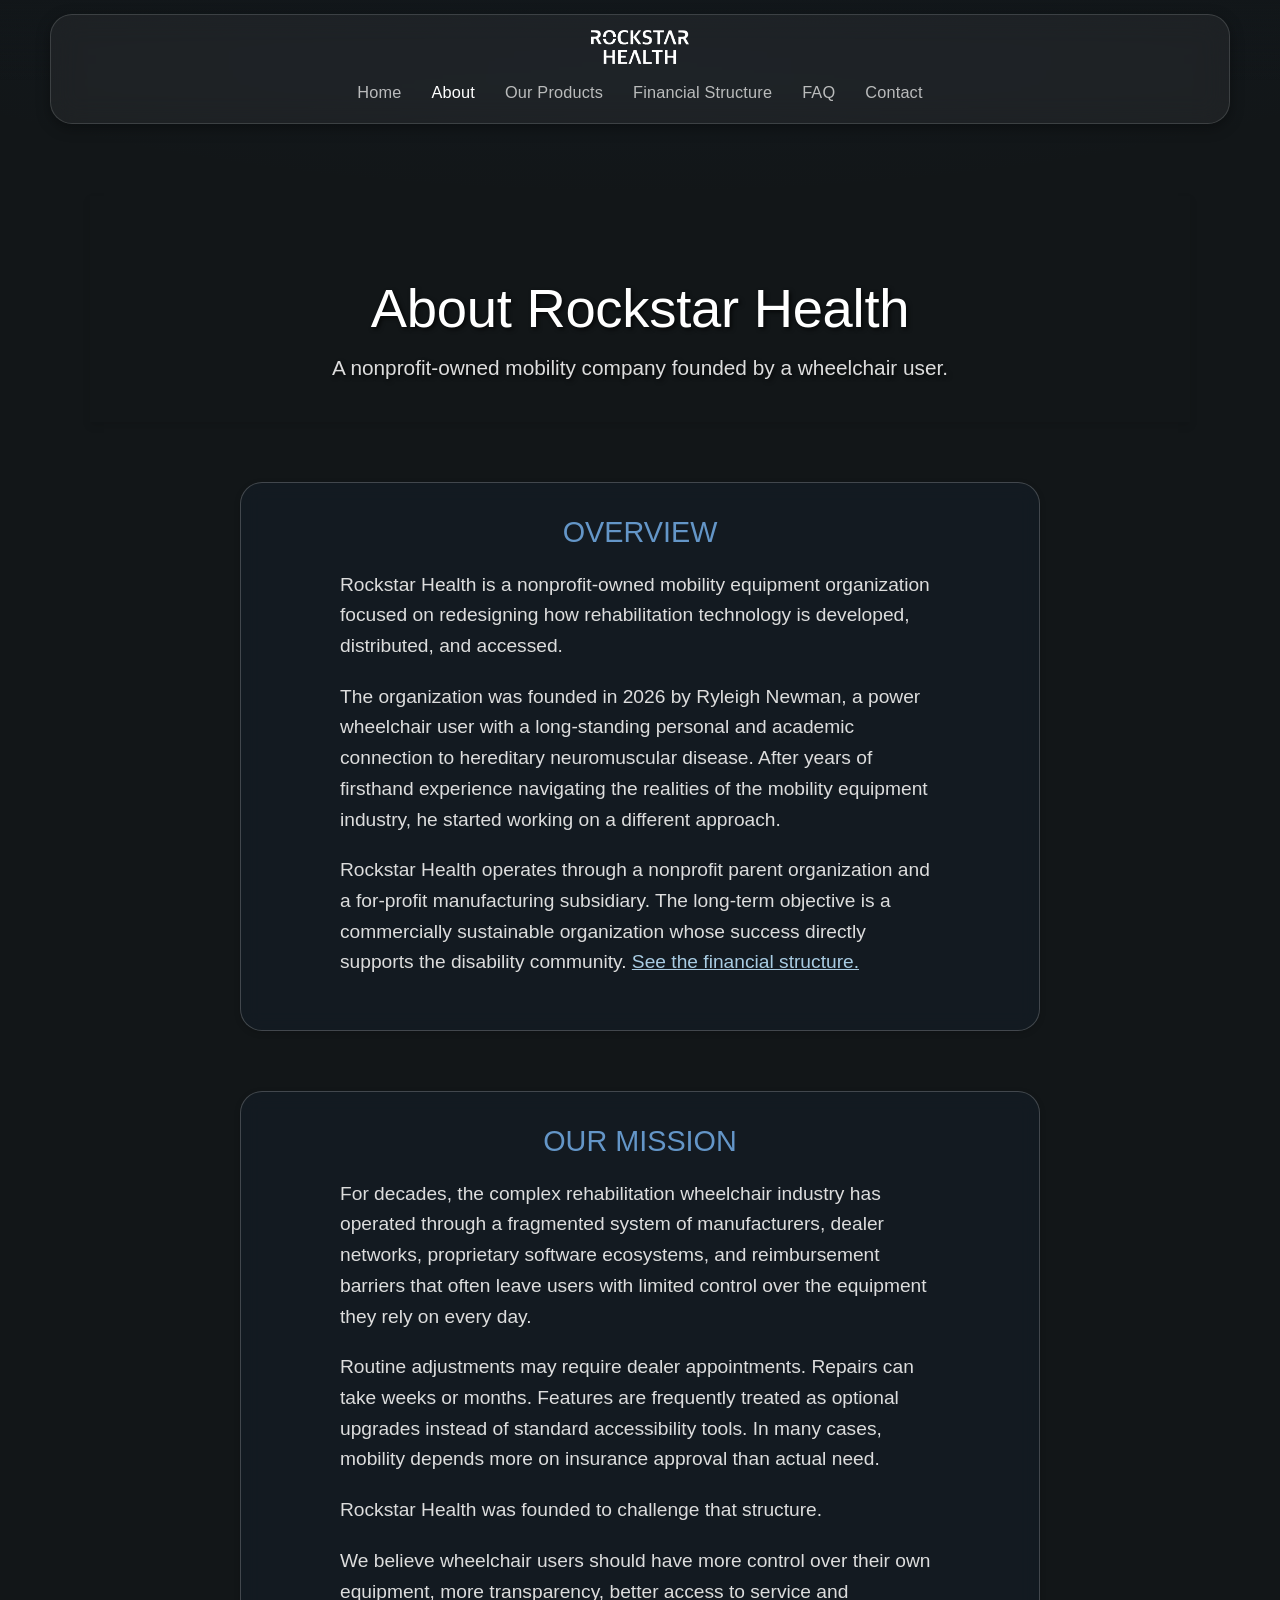
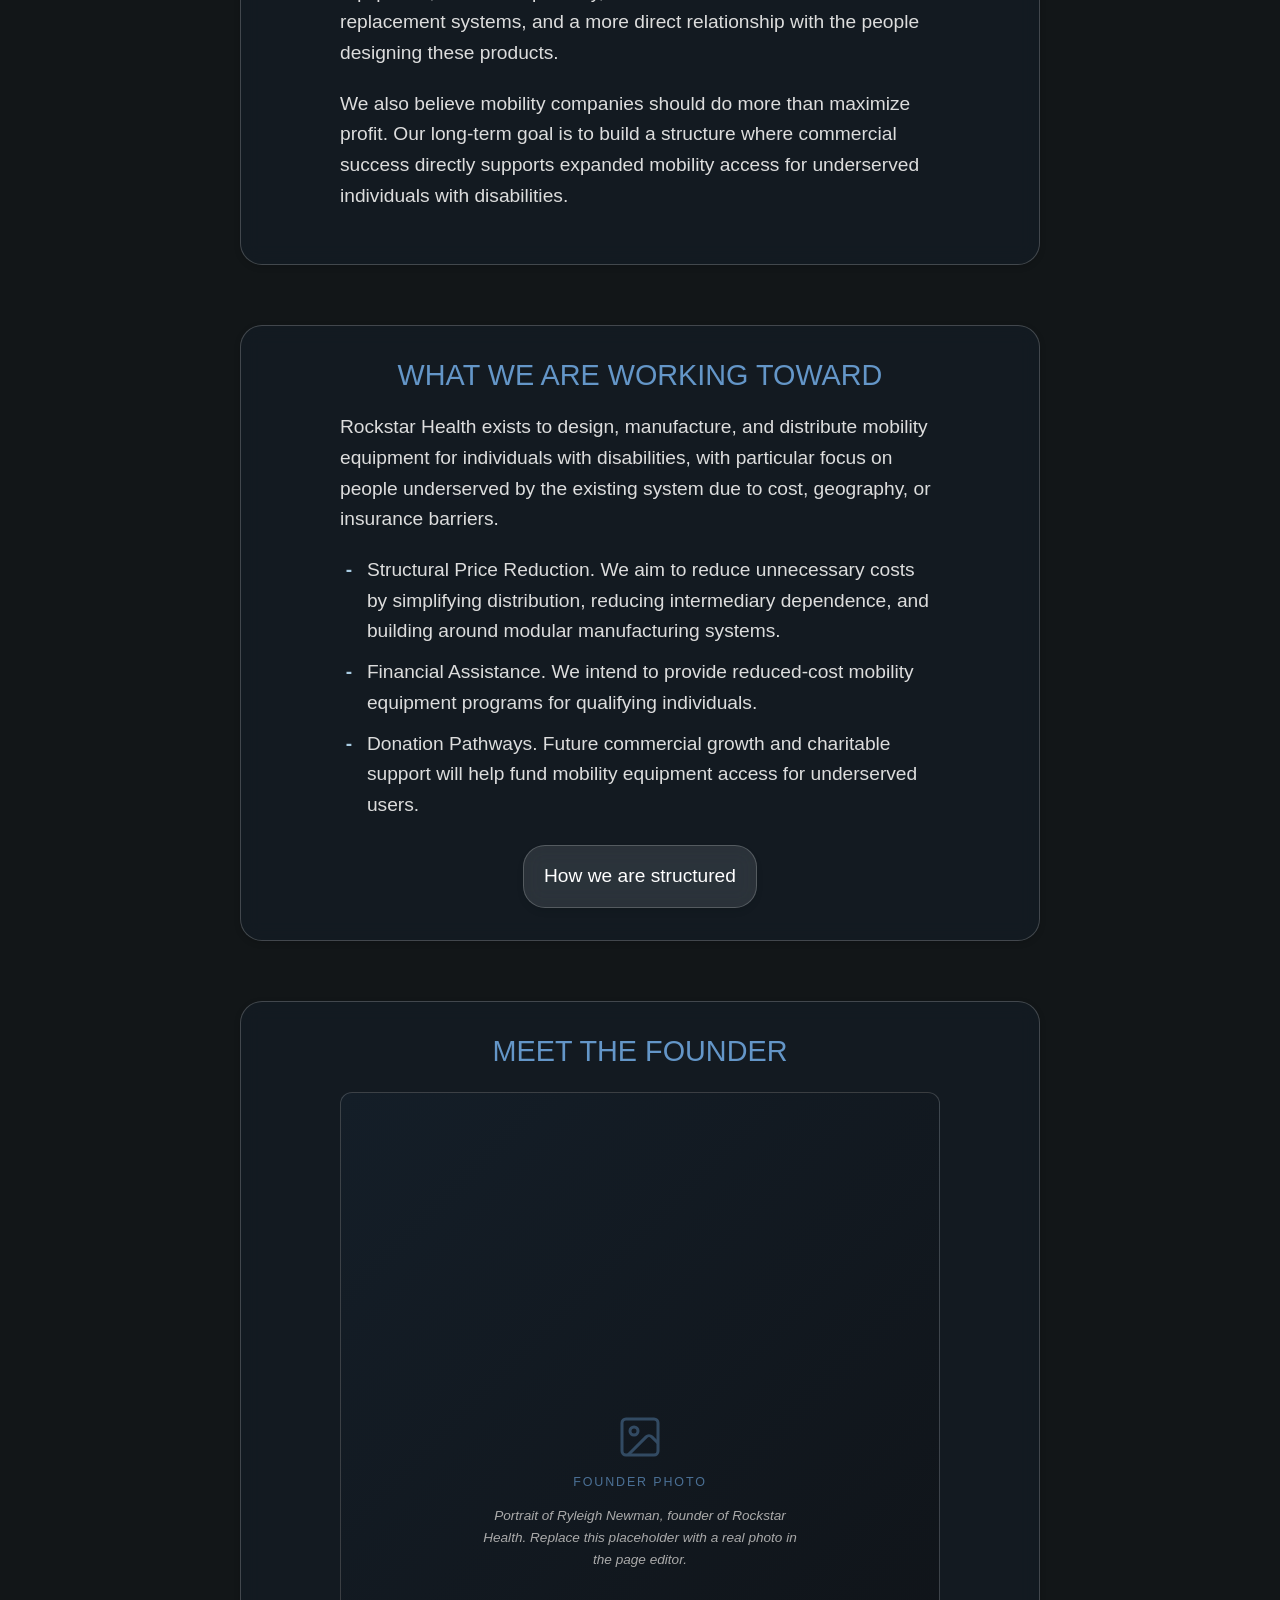
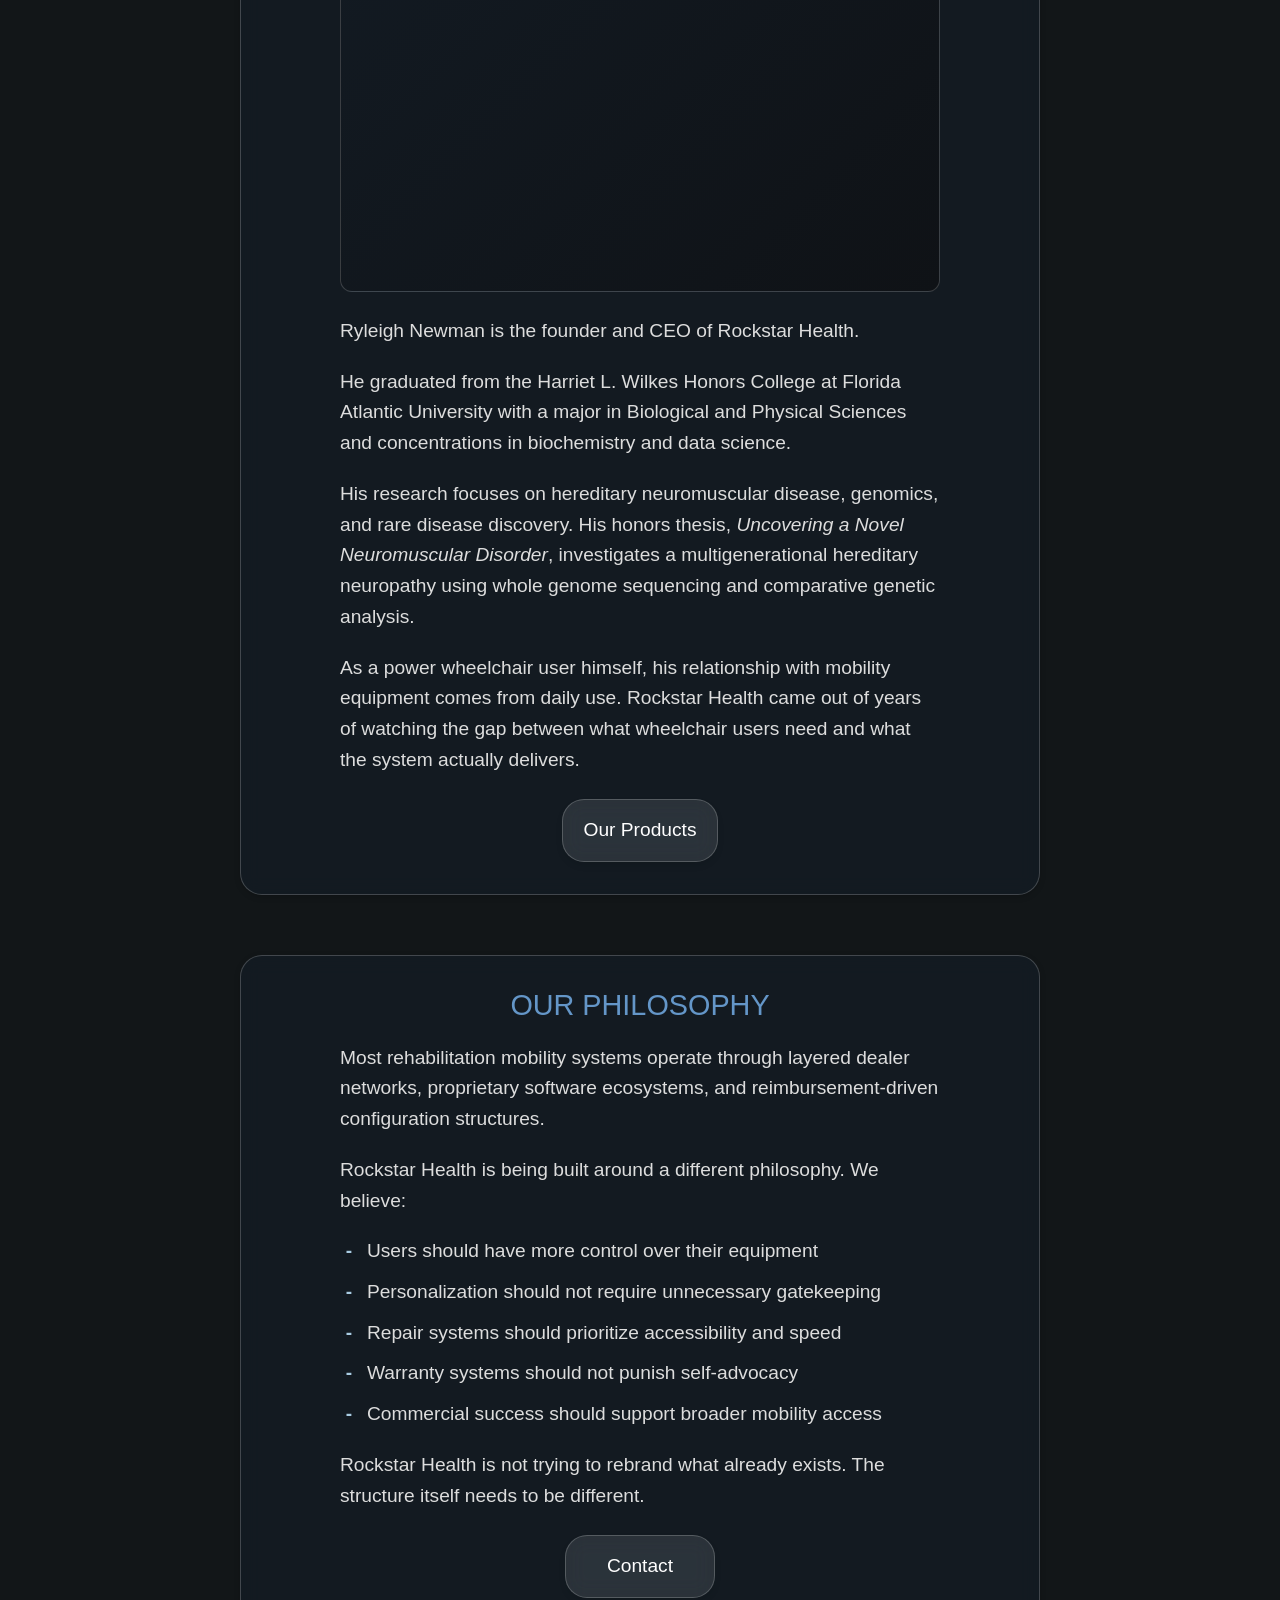
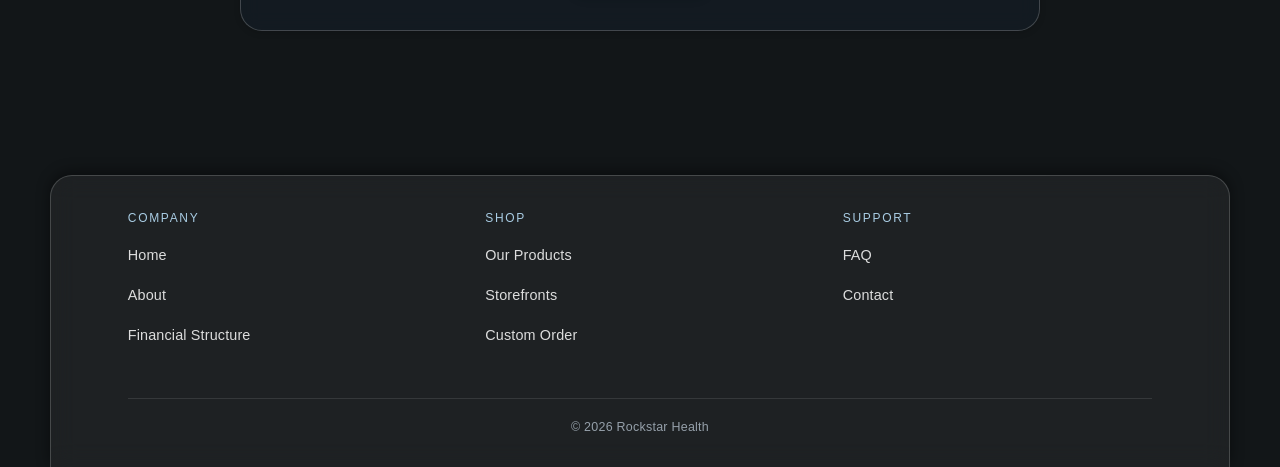
==== about.html @ 59ec843d "1.0" ====
<!doctype html>
<html lang="en">
<head>
<meta charset="utf-8">
<meta name="viewport" content="width=device-width, initial-scale=1">
<title>About | Rockstar Health</title>
<meta name="description" content="Who we are and why we started Rockstar Health.">
<meta property="og:title" content="About | Rockstar Health">
<meta property="og:description" content="Who we are and why we started Rockstar Health.">
<meta property="og:type" content="website">
<link rel="icon" href="assets/rockstar-logo.png">
<link rel="stylesheet" href="assets/rockstar-glass.css">
<link rel="stylesheet" href="assets/site.css">
</head>
<body>
<header class="site-header"><div class="site-header__pill"><a class="brand" href="index.html"><img src="assets/rockstar-logo.png" alt="Rockstar Health"></a><nav class="nav" aria-label="Primary"><a href="index.html">Home</a><a href="about.html" aria-current="page">About</a><a href="our-products.html">Our Products</a><a href="financial-structure.html">Financial Structure</a><a href="faq.html">FAQ</a><a href="contact.html">Contact</a></nav></div></header>

<main><div class="page-width page-body"><section class="rh-page-hero" aria-labelledby="rh-hero-about-1"><div class="rh-page-hero__eyebrow">About</div><h1 class="rh-page-hero__heading" id="rh-hero-about-1">About Rockstar Health</h1><p class="rh-page-hero__lede">A nonprofit-owned mobility company founded by a wheelchair user.</p></section>

<section class="rh-section" aria-labelledby="rh-title-about-2"><h2 class="rh-section__title" id="rh-title-about-2">Overview</h2><div class="rh-prose"><p>Rockstar Health is a nonprofit-owned mobility equipment organization focused on redesigning how rehabilitation technology is developed, distributed, and accessed.</p><p>The organization was founded in 2026 by Ryleigh Newman, a power wheelchair user with a long-standing personal and academic connection to hereditary neuromuscular disease. After years of firsthand experience navigating the realities of the mobility equipment industry, he started working on a different approach.</p><p>Rockstar Health operates through a nonprofit parent organization and a for-profit manufacturing subsidiary. The long-term objective is a commercially sustainable organization whose success directly supports the disability community. <a href="financial-structure.html">See the financial structure.</a></p></div></section>

<section class="rh-section" aria-labelledby="our-mission"><h2 class="rh-section__title" id="our-mission">Our Mission</h2><div class="rh-prose"><p>For decades, the complex rehabilitation wheelchair industry has operated through a fragmented system of manufacturers, dealer networks, proprietary software ecosystems, and reimbursement barriers that often leave users with limited control over the equipment they rely on every day.</p><p>Routine adjustments may require dealer appointments. Repairs can take weeks or months. Features are frequently treated as optional upgrades instead of standard accessibility tools. In many cases, mobility depends more on insurance approval than actual need.</p><p>Rockstar Health was founded to challenge that structure.</p><p>We believe wheelchair users should have more control over their own equipment, more transparency, better access to service and replacement systems, and a more direct relationship with the people designing these products.</p><p>We also believe mobility companies should do more than maximize profit. Our long-term goal is to build a structure where commercial success directly supports expanded mobility access for underserved individuals with disabilities.</p></div></section>

<section class="rh-section" aria-labelledby="rh-about-areas"><h2 class="rh-section__title" id="rh-about-areas">What We Are Working Toward</h2><div class="rh-prose"><p>Rockstar Health exists to design, manufacture, and distribute mobility equipment for individuals with disabilities, with particular focus on people underserved by the existing system due to cost, geography, or insurance barriers.</p><ul><li><strong>Structural Price Reduction.</strong> We aim to reduce unnecessary costs by simplifying distribution, reducing intermediary dependence, and building around modular manufacturing systems.</li><li><strong>Financial Assistance.</strong> We intend to provide reduced-cost mobility equipment programs for qualifying individuals.</li><li><strong>Donation Pathways.</strong> Future commercial growth and charitable support will help fund mobility equipment access for underserved users.</li></ul></div><div class="rh-cta-group rh-cta-group--row"><a href="financial-structure.html" class="button button-secondary">How we are structured</a></div></section>

<section class="rh-section" aria-labelledby="rh-title-about-3"><h2 class="rh-section__title" id="rh-title-about-3">Meet the Founder</h2><figure class="rh-figure" role="img" aria-label="Portrait of Ryleigh Newman, founder of Rockstar Health. Replace this placeholder with a real photo in the page editor."><div class="rh-image-placeholder rh-image-placeholder--portrait"><svg class="rh-image-placeholder__icon" viewBox="0 0 24 24" fill="none" stroke="currentColor" stroke-width="1.5" aria-hidden="true"><rect x="3" y="3" width="18" height="18" rx="2"/><circle cx="9" cy="9" r="2"/><path d="m21 15-3.086-3.086a2 2 0 0 0-2.828 0L6 21"/></svg><span class="rh-image-placeholder__label">Founder photo</span><span class="rh-image-placeholder__desc">Portrait of Ryleigh Newman, founder of Rockstar Health. Replace this placeholder with a real photo in the page editor.</span></div></figure><div class="rh-prose"><p>Ryleigh Newman is the founder and CEO of Rockstar Health.</p><p>He graduated from the Harriet L. Wilkes Honors College at Florida Atlantic University with a major in Biological and Physical Sciences and concentrations in biochemistry and data science.</p><p>His research focuses on hereditary neuromuscular disease, genomics, and rare disease discovery. His honors thesis, <em>Uncovering a Novel Neuromuscular Disorder</em>, investigates a multigenerational hereditary neuropathy using whole genome sequencing and comparative genetic analysis.</p><p>As a power wheelchair user himself, his relationship with mobility equipment comes from daily use. Rockstar Health came out of years of watching the gap between what wheelchair users need and what the system actually delivers.</p></div><div class="rh-cta-group rh-cta-group--row"><a href="our-products.html" class="button button-secondary">Our Products</a></div></section>

<section class="rh-section" aria-labelledby="rh-title-about-4"><h2 class="rh-section__title" id="rh-title-about-4">Our Philosophy</h2><div class="rh-prose"><p>Most rehabilitation mobility systems operate through layered dealer networks, proprietary software ecosystems, and reimbursement-driven configuration structures.</p><p>Rockstar Health is being built around a different philosophy. We believe:</p><ul><li>Users should have more control over their equipment</li><li>Personalization should not require unnecessary gatekeeping</li><li>Repair systems should prioritize accessibility and speed</li><li>Warranty systems should not punish self-advocacy</li><li>Commercial success should support broader mobility access</li></ul><p>Rockstar Health is not trying to rebrand what already exists. The structure itself needs to be different.</p></div><div class="rh-cta-group rh-cta-group--row"><a href="contact.html" class="button button-secondary">Contact</a></div></section></div></main>
<footer class="site-footer"><div class="page-width"><nav class="rh-footer-links" aria-label="Site links"><div class="rh-footer-links__col"><h3 class="rh-footer-links__title">Company</h3><ul class="rh-footer-links__list"><li><a href="index.html">Home</a></li><li><a href="about.html">About</a></li><li><a href="financial-structure.html">Financial Structure</a></li></ul></div><div class="rh-footer-links__col"><h3 class="rh-footer-links__title">Shop</h3><ul class="rh-footer-links__list"><li><a href="our-products.html">Our Products</a></li><li><a href="storefronts.html">Storefronts</a></li><li><a href="custom-order.html">Custom Order</a></li></ul></div><div class="rh-footer-links__col"><h3 class="rh-footer-links__title">Support</h3><ul class="rh-footer-links__list"><li><a href="faq.html">FAQ</a></li><li><a href="contact.html">Contact</a></li></ul></div><div style="grid-column:1/-1;border-top:1px solid rgba(255,255,255,.10);margin-top:1.25rem;padding-top:1.15rem;text-align:center;font-size:.78rem;letter-spacing:.02em;color:rgb(150,160,170)">© 2026 Rockstar Health</div></nav></div></footer>
</body>
</html>
---- assets/rockstar-glass.css ----
/* ============================================================================
   Rockstar Health — Glass Aesthetic Layer
   Direct translation of ryleighnewman.github.io styles onto Horizon:
   - Segoe UI Light 300 throughout
   - rgb(18, 22, 24) base, #dddddd text, rgb(100, 150, 200) blue accent
   - Floating-pill header in brand blue rgb(30, 80, 150), 22px radius
   - Consistent --lg-radius (22px) and --lg-radius-inner (12px)
   - Light-weight elegance — impact from size and color, not bold weights
   ============================================================================ */

@font-face {
  font-family: 'Segoe UI';
  src: url('segoeuil.ttf') format('truetype');
  font-style: normal;
  font-weight: 300;
  font-display: swap;
}
@font-face {
  font-family: 'Segoe UI';
  src: url('segoeuisl.ttf') format('truetype');
  font-style: normal;
  font-weight: 400;
  font-display: swap;
}

:root {
  /* Brand tokens — straight from ryleighnewman.github.io */
  --rh-bg: 18 22 24;
  --rh-bg-elevated: 20 30 40;
  --rh-bg-deep: 15 18 22;
  --rh-text: 221 221 221;
  --rh-text-soft: 170 170 170;
  --rh-heading: 255 255 255;
  --rh-accent: 100 150 200;
  --rh-accent-strong: 30 80 150;
  --rh-accent-soft: 169 204 227;
  --rh-border: 255 255 255;

  --lg-radius: 22px;
  --lg-radius-inner: 12px;
  --lg-radius-deep: 4px;

  --lg-blur: clamp(12px, 2.6vw, 22px);
  --lg-saturation: 1.35;
  --lg-brightness: 1.06;

  --rh-font: 'Segoe UI', -apple-system, BlinkMacSystemFont, 'Inter', sans-serif;

  --rh-shadow-card: 0 10px 30px rgb(0 0 0 / 0.45);
  --rh-shadow-soft: 0 4px 20px rgb(0 0 0 / 0.35);
  --rh-shadow-header: 0 4px 14px rgb(0 0 0 / 0.35);
}

/* ----------------------------------------------------------------------------
   Global font + body
   ---------------------------------------------------------------------------- */
html, body,
input, button, textarea, select,
[class*="font-"] {
  font-family: var(--rh-font) !important;
}

body {
  background-color: rgb(var(--rh-bg)) !important;
  /* Single subtle top-of-page tint — removed the bottom-right glow that
     was creating the "broken outside corner" appearance. */
  background-image:
    radial-gradient(140% 70% at 50% -20%, rgb(var(--rh-accent-strong) / 0.10) 0%, transparent 60%);
  background-attachment: fixed;
  color: rgb(var(--rh-text)) !important;
  font-weight: 300;
  line-height: 1.6;
  font-size: 1.2rem;
}
@media (max-width: 600px) {
  body { font-size: 1.05rem; }
}

/* Header backdrop — slim dark gradient strip at top, behind floating header.
   Height = header top margin + header height + a few px fade, no more. */
body::before {
  content: '';
  position: fixed;
  top: 0;
  left: 0;
  right: 0;
  height: 80px;
  background: linear-gradient(
    180deg,
    rgb(var(--rh-bg) / 0.55) 0%,
    rgb(var(--rh-bg) / 0.20) 60%,
    rgb(var(--rh-bg) / 0) 100%
  );
  z-index: 9;
  pointer-events: none;
}

/* Selection */
::selection {
  background: rgb(var(--rh-accent) / 0.45);
  color: #fff;
}

/* ----------------------------------------------------------------------------
   Scrollbar
   ---------------------------------------------------------------------------- */
html {
  scrollbar-width: thin;
  scrollbar-color: rgb(var(--rh-accent) / 0.5) rgb(var(--rh-bg-deep));
}
::-webkit-scrollbar { width: 12px; height: 12px; }
::-webkit-scrollbar-track { background-color: rgb(var(--rh-bg-deep)); }
::-webkit-scrollbar-thumb {
  background-color: rgb(85 85 85);
  border-radius: 10px;
  border: 3px solid rgb(var(--rh-bg-deep));
}
::-webkit-scrollbar-thumb:hover { background-color: rgb(var(--rh-accent)); }

/* ----------------------------------------------------------------------------
   Focus ring — accessible blue
   ---------------------------------------------------------------------------- */
:focus-visible {
  outline: 2px solid rgb(var(--rh-accent)) !important;
  outline-offset: 3px;
  border-radius: 4px;
}

/* ----------------------------------------------------------------------------
   Typography — light weight 300 throughout. Impact = size + color, not weight.
   ---------------------------------------------------------------------------- */
h1, h2, h3, h4, h5, h6,
.h1, .h2, .h3, .h4, .h5, .h6 {
  color: rgb(var(--rh-heading)) !important;
  font-family: var(--rh-font) !important;
  font-weight: 300 !important;
  letter-spacing: -0.005em;
  line-height: 1.1;
  text-wrap: balance;
}

h1, .h1 { font-size: clamp(2.5rem, 6vw, 4.5rem); }
h2, .h2 { font-size: clamp(2rem, 4.5vw, 3.5rem); }
h3, .h3 { font-size: clamp(1.5rem, 3vw, 2.25rem); }

/* Section eyebrows — tracked-out blue caps (like .section-title-blue on her site) */
.section-eyebrow,
.section-header__eyebrow {
  color: rgb(var(--rh-accent));
  text-transform: uppercase;
  letter-spacing: 0.06em;
  font-size: 1rem;
  font-weight: 300;
}

p, .rte p, .prose p {
  color: rgb(var(--rh-text)) !important;
  font-weight: 300;
  hyphens: none;
  -webkit-hyphens: none;
}

a {
  color: rgb(var(--rh-accent));
  transition: color 0.3s ease;
}
a:hover {
  color: rgb(var(--rh-accent-soft));
}

/* ----------------------------------------------------------------------------
   Header — direct port of ryleighnewman.github.io's signature pattern.
   Floating blue pill, centered, max-width 1000px, 22px radius, glass border.
   ---------------------------------------------------------------------------- */
.shopify-section-group-header-group {
  position: relative;
  z-index: 1000;
  /* No padding — header pill carries its own margin */
}

/* Announcement bar — slim glass band above the header (kept thin, full-width) */
.announcement-bar,
header-announcements-component {
  background-color: rgb(var(--rh-bg-deep) / 0.78) !important;
  backdrop-filter: blur(14px);
  -webkit-backdrop-filter: blur(14px);
  border-bottom: 1px solid rgb(var(--rh-border) / 0.06);
  color: rgb(var(--rh-text)) !important;
  padding-block: 8px !important;
  text-align: center;
}
.announcement-bar *,
header-announcements-component * {
  color: rgb(var(--rh-text)) !important;
  font-family: var(--rh-font) !important;
  font-weight: 400;
  letter-spacing: 0.08em;
  font-size: 0.72rem;
}

/* The pill — applied to the inner .header element (Horizon's grid container).
   Outer section keeps its color-scheme background blank so the page bg shows. */
.header-section,
.shopify-section-header {
  background: transparent !important;
}
.header-section > .section-background,
.shopify-section-header > .section-background {
  display: none !important;
}

/* Universal header system — locked height 56px, ABSOLUTELY POSITIONED inner
   row centered. Max-width 1500px with side margin that scales smoothly from
   30px (wide) to 16px (narrow) using clamp() — no breakpoint snap. */
header-component,
.header-section > .header,
.shopify-section-header > .header {
  height: 56px !important;
  min-height: 56px !important;
  max-height: 56px !important;
  flex-shrink: 0;
  margin: 6px auto 0 !important;
  width: calc(100% - clamp(6px, 1vw, 20px)) !important;
  max-width: 1500px !important;
  z-index: 1000;
  /* overflow: visible — must NOT be hidden, or the mobile drawer (a
     position:fixed descendant) gets clipped to the 56px pill rectangle and
     the drawer's overlay never reaches the rest of the viewport. The pill
     border-radius works fine with background-clip:padding-box alone. */
  overflow: visible;
  display: flex !important;
  align-items: center !important;

  border-radius: var(--lg-radius);
  isolation: isolate;
  background-clip: padding-box;
  border: 1px solid rgba(255, 255, 255, 0.18) !important;
  background:
    radial-gradient(120% 100% at 50% -40%, hsl(0 0% 100%/0) 0%, hsl(0 0% 100%/0) 60%),
    linear-gradient(180deg, hsl(0 0% 100%/0) 0%, hsl(0 0% 100%/0) 45%, hsl(0 0% 0%/0) 100%),
    linear-gradient(90deg, hsl(var(--lg-accent)/0), hsl(var(--lg-accent)/0)) !important;
  background-color: transparent !important;
  backdrop-filter: blur(calc(var(--lg-blur) * 0.9)) saturate(var(--lg-saturation)) brightness(var(--lg-brightness));
  -webkit-backdrop-filter: blur(calc(var(--lg-blur) * 0.9)) saturate(var(--lg-saturation)) brightness(var(--lg-brightness));
  box-shadow:
    inset 0 1px 0 hsl(0 0% 100%/0.45),
    inset 0 -1px 0 hsl(0 0% 0%/0.35),
    inset 0 0 0 0.5px hsl(0 0% 100%/0.08);
  background-blend-mode: screen, soft-light;
  position: relative;

  /* No transitions at all — nothing ever animates on the header */
  transition: none !important;
}

/* Horizon sets .header[data-sticky-state='idle'] { opacity:0 } to fade the
   header in when the user first scrolls. We keep the header permanently
   visible (opacity:1) in both idle and active states so it never disappears. */
header-component[data-sticky-state='idle'],
header-component[data-sticky-state='active'],
header-component[data-sticky-state],
.header[data-sticky-state='idle'],
.header[data-sticky-state='active'],
.header[data-sticky-state] {
  opacity: 1 !important;
  transition: none !important;
}

/* Kill Horizon's dark underlay — it's a solid rgb(18,22,24) layer behind the
   transparent header body that creates the "header turns black" appearance AND
   the hover-to-black state (triggered by Horizon's [:hover] underlay rules). */
header-component .header__underlay-closed,
header-component .header__underlay-open,
.header__underlay-closed,
.header__underlay-open {
  display: none !important;
  background: transparent !important;
  --color-scheme-top-row: transparent !important;
  --color-scheme-bottom-row: transparent !important;
}

/* Remove ALL hover effects on the header itself and its container */
header-component:hover,
header-component:focus-within,
.header-section > .header:hover,
.header-section > .header:focus-within,
.shopify-section-header > .header:hover {
  background-color: transparent !important;
  background-image:
    radial-gradient(120% 100% at 50% -40%, hsl(0 0% 100%/0) 0%, hsl(0 0% 100%/0) 60%),
    linear-gradient(180deg, hsl(0 0% 100%/0) 0%, hsl(0 0% 100%/0) 45%, hsl(0 0% 0%/0) 100%),
    linear-gradient(90deg, hsl(var(--lg-accent)/0), hsl(var(--lg-accent)/0)) !important;
}
/* Force header to ignore Horizon's data-transparent-color-scheme hover swap */
header-component[data-transparent-color-scheme]:hover,
header-component[data-transparent-color-scheme]:focus-within {
  --color-scheme-top-row: transparent !important;
  --color-scheme-bottom-row: transparent !important;
}

/* Force header row + content to be vertically centered.
   Horizon's .header__row is display:grid with 3 columns. All grid alignment
   axes forced to center; every direct child also gets align-self:center to
   override per-cell defaults; row collapsed to a single 64px row. */
header-component .header__row,
.header__row,
.header__row--top,
.header__row--bottom {
  width: 100% !important;
  height: 56px !important;
  min-height: 56px !important;
  max-height: 56px !important;
  align-items: center !important;
  align-content: center !important;
  grid-template-rows: 56px !important;
  padding-block: 0 !important;
  padding-inline: 8px !important;
}
header-component .header__row > *,
.header__row > * {
  align-self: center !important;
  margin-block: 0 !important;
  padding-block: 0 !important;
  max-height: 56px !important;
}
.header-logo,
.header__heading-link,
.header-logo *,
.header__heading-link * {
  line-height: 1 !important;
  padding-block: 0 !important;
  margin-block: 0 !important;
  height: auto !important;
  align-self: center !important;
  display: inline-flex !important;
  align-items: center !important;
}
header-component .header__menu,
header-component .header-actions {
  display: flex !important;
  align-items: center !important;
  height: 100% !important;
  margin-block: 0 !important;
  padding-block: 0 !important;
}
/* .header__column intentionally NOT forced to flex — Horizon switches it to
   `display: contents` in drawer mode so its children participate directly in
   the 5-area mobile grid (leftA leftB center rightA rightB). Forcing flex
   breaks that placement and bunches all icons in the middle. */
header-component .header__column {
  align-items: center;
  margin-block: 0 !important;
  padding-block: 0 !important;
}

/* === The actual fix for "content sits too low in the header" ===
   Horizon's .header__columns has --header-padding: 0.7rem applied as
   padding-block, AND .spacing-style consumes that padding. The values
   are symmetric but combine with other vertical offsets and add ~11px
   top + 11px bottom on top of the 64px header, pushing content down. */
header-component .header__columns,
.header__columns,
.header__columns.spacing-style {
  --header-padding: 0 !important;
  --padding-block-start: 0 !important;
  --padding-block-end: 0 !important;
  --section-top-offset: 0 !important;
  padding-block: 0 !important;
  padding-inline: 0 !important;
  padding-top: 0 !important;
  padding-bottom: 0 !important;
  min-height: 56px !important;
  align-items: center !important;
}
.header__columns > * {
  align-self: center !important;
  padding-block: 0 !important;
  margin-block: 0 !important;
  height: auto !important;
}

/* ============================================================================
   MOBILE DRAWER MENU — fully styled to match brand on narrow viewports.
   Drawer DOM:
     .menu-drawer-container > details > menu-drawer (with header + nav list)
   ============================================================================ */
.menu-drawer-container,
#Details-menu-drawer-container {
  z-index: 9999 !important;
}
menu-drawer,
.menu-drawer,
.menu-drawer-container > details[open] > menu-drawer {
  background-color: rgb(20 30 40 / 0.92) !important;
  background-image:
    radial-gradient(120% 100% at 50% 0%, rgb(255 255 255 / 0.06), transparent 60%),
    linear-gradient(180deg, rgb(255 255 255 / 0.04), transparent 50%) !important;
  backdrop-filter: blur(24px) saturate(1.3) brightness(1.05) !important;
  -webkit-backdrop-filter: blur(24px) saturate(1.3) brightness(1.05) !important;
  border: 1px solid rgb(255 255 255 / 0.18) !important;
  color: rgb(var(--rh-text)) !important;
  padding: 24px 20px !important;
  border-radius: 0 var(--lg-radius) var(--lg-radius) 0 !important;
  box-shadow:
    inset 0 1px 0 rgb(255 255 255 / 0.18),
    8px 0 32px rgb(0 0 0 / 0.5) !important;
  /* Drawer hugs its content (close X + nav links) instead of stretching the
     full viewport height. Cap at 100dvh so very tall menus still scroll. */
  height: auto !important;
  max-height: 100dvh !important;
  overflow-y: auto !important;
}
.menu-drawer__close-button,
.menu-drawer .close-button {
  width: 36px !important;
  height: 36px !important;
  min-width: 36px !important;
  max-width: 36px !important;
  min-height: 36px !important;
  max-height: 36px !important;
  padding: 0 !important;
  margin: 0 !important;
  background: rgb(255 255 255 / 0.06) !important;
  border-radius: 50% !important;
  border: 1px solid rgb(255 255 255 / 0.18) !important;
  display: inline-flex !important;
  align-items: center !important;
  justify-content: center !important;
  flex-shrink: 0 !important;
  position: relative !important;
  inset: auto !important;
  box-sizing: border-box !important;
  line-height: 0 !important;
}
.menu-drawer__close-button .svg-wrapper,
.menu-drawer .close-button .svg-wrapper {
  width: 14px !important;
  height: 14px !important;
  display: inline-flex !important;
  align-items: center !important;
  justify-content: center !important;
  margin: 0 !important;
  padding: 0 !important;
}
.menu-drawer__close-button svg,
.menu-drawer .close-button svg {
  width: 14px !important;
  height: 14px !important;
  display: block !important;
}
.menu-drawer__close-button:hover {
  background: rgb(255 255 255 / 0.14) !important;
}
.menu-drawer__navigation,
.menu-drawer__menu {
  padding: 0 !important;
  margin: 0 !important;
  list-style: none !important;
}
.menu-drawer__menu li,
.menu-drawer__list-item--flat,
.menu-drawer__list-item--deep {
  margin: 0 !important;
  padding: 0 !important;
  border-bottom: 1px solid rgb(255 255 255 / 0.06) !important;
}
.menu-drawer__menu a,
.menu-drawer__menu .menu-drawer__menu-item,
.menu-drawer-menu-item,
.menu-drawer__menu-item {
  display: flex !important;
  align-items: center !important;
  padding: 16px 8px !important;
  color: #fff !important;
  font-family: var(--rh-font) !important;
  font-weight: 300 !important;
  font-size: 1.1rem !important;
  letter-spacing: 0.04em !important;
  text-transform: uppercase !important;
  text-decoration: none !important;
  transition: color 0.2s ease, background-color 0.2s ease !important;
  border-radius: 8px !important;
}
.menu-drawer__menu a:hover,
.menu-drawer__menu .menu-drawer__menu-item:hover {
  color: rgb(var(--rh-accent-soft)) !important;
  background-color: rgb(255 255 255 / 0.04) !important;
}
/* Mobile hamburger toggle — match icon button style */
.menu-drawer-container summary,
.header__menu-drawer-summary,
.menu-drawer-button {
  width: 32px !important;
  height: 32px !important;
  padding: 0 !important;
  border-radius: 50% !important;
  display: inline-flex !important;
  align-items: center !important;
  justify-content: center !important;
  background: transparent !important;
  border: none !important;
  cursor: pointer;
}
.menu-drawer-container summary:hover {
  background: rgb(255 255 255 / 0.10) !important;
}
.menu-drawer-container summary svg {
  width: 20px !important;
  height: 20px !important;
  color: #fff !important;
}
/* Collapsed / drawer mode — items sit slightly low in the pill.
   Hamburger (options) + search nudged up the most; logo a touch; cart is fine. */
#header-component[data-menu-style='drawer'] .header__icon--menu,
#header-component[data-menu-style='drawer'] .menu-drawer-container summary {
  transform: translateY(-4px);
}
#header-component[data-menu-style='drawer'] .header-logo,
#header-component[data-menu-style='drawer'] .header__heading-link {
  transform: translateY(-3px);
}
#header-component[data-menu-style='drawer'] .search-action {
  transform: translateY(-3px);
}
#header-component[data-menu-style='drawer'] header-actions {
  transform: translateY(-2px);
}
/* Drawer scrim/overlay */
.menu-drawer-container[open]::backdrop,
details[open] menu-drawer-component::before {
  background-color: rgb(0 0 0 / 0.55) !important;
  backdrop-filter: blur(6px);
}

/* Let Horizon's overflow-list JS handle desktop nav responsiveness — don't
   hard-hide via @media because that conflicts with the resize-observer that
   re-expands items when the viewport widens. */

/* ============================================================================
   FINAL FALLBACK: absolute-position the row centered in the 56px header.
   Guarantees vertical centering even if Horizon's grid/padding keeps fighting
   the flex-align rules above. position:relative on header-component already.
   ============================================================================ */
header-component {
  position: relative !important;
}
/* Center the top row inside the pill. NOTE: we deliberately do NOT use
   `transform` here — transform on an ancestor of the mobile drawer (which
   uses `position: fixed`) traps the drawer to this ancestor's coordinate
   system, breaks its z-index stacking, and lets the hero render on top of
   the drawer. Use absolute + top:50% with a negative margin-top instead.
   IMPORTANT: this rule must only apply to `.header__row--top`. Applying it
   to `.header__row--bottom` / `.header__navigation-bar-row` makes the empty
   nav-bar row stack on top of the top row and intercept hamburger clicks. */
header-component .header__row--top,
.header-section > .header .header__row--top {
  position: absolute !important;
  top: 50% !important;
  margin-top: -28px !important; /* half of 56px row height */
  left: 0 !important;
  right: 0 !important;
  height: 56px !important;
  min-height: 56px !important;
  max-height: 56px !important;
}
/* The navigation-bar row only renders when a navigation_bar block is enabled.
   When empty (no children other than a style tag) it still occupies space and
   would visually overlap the main row inside the 56px pill. Hide if empty. */
header-component .header__navigation-bar-row:not(:has(*:not(style))) {
  display: none !important;
}
:root {
  --lg-accent: 210 80% 60%;
}

/* Header side margin now scales smoothly via clamp() in the main rule — no
   discrete @media breakpoint that would snap layouts. */

/* Header row layout */
header-component .header__row,
.header__row {
  padding: 0 8px !important;
}

/* Brand wordmark — white, light weight, tracked-out.
   Hide the duplicate inverse logo container (Horizon renders BOTH original
   and inverse when transparent_header_home + inverse scheme are on; both
   fall back to shop.name as text, producing "Rockstar Health" twice). */
.header-logo,
.header__heading-logo,
.header__heading-link {
  color: #fff !important;
  font-family: var(--rh-font) !important;
  font-weight: 300 !important;
  letter-spacing: 0.08em !important;
  text-transform: uppercase !important;
  font-size: 1rem !important;
  text-decoration: none !important;
}
.header-logo__image-container--inverse {
  display: none !important;
}
.header-logo__image-container--original {
  display: inline-flex !important;
  align-items: center !important;
}

/* Header nav links — tighter so all 7 menu items always fit before Horizon's
   overflow-list collapses extras under a non-functional "More" button. */
.header__menu a,
.header__menu .menu-link,
.header__row .menu-link,
header-component nav a,
header-component a {
  color: #fff !important;
  font-family: var(--rh-font) !important;
  font-weight: 300 !important;
  font-size: 0.8rem !important;
  letter-spacing: 0.02em;
  text-decoration: none !important;
  transition: color 0.3s ease;
  padding-inline: 6px !important;
  white-space: nowrap;
}
.header__menu a:hover,
.header__menu .menu-link:hover,
header-component a:hover {
  color: rgb(var(--rh-accent-soft)) !important;
}

/* Header icon buttons (search/account/cart) — strip all backgrounds/borders.
   The cart-drawer-component custom element wraps the cart button in-header;
   it must stay invisible/transparent so we don't render a box around the cart. */
header-component .icon,
header-component svg,
header-component button {
  color: #fff !important;
}
header-component cart-drawer-component,
header-component search-modal-component,
header-component predictive-search-component {
  background: transparent !important;
  border: none !important;
  box-shadow: none !important;
  backdrop-filter: none !important;
  -webkit-backdrop-filter: none !important;
  width: auto !important;
  padding: 0 !important;
}
/* ALL header icon buttons: identical 32×32 circles, centered SVG inside.
   Only targets action icons (search, account, cart) — NOT the More/nav button
   or drawer back/close buttons which need different sizing. */
header-component .header-actions__action,
header-component .header-actions__cart-icon,
header-component header-actions button,
header-component header-actions .button-unstyled,
header-component cart-icon,
header-component .icon-button,
header-component a.header-actions__action,
header-component .account-link {
  background: transparent !important;
  background-color: transparent !important;
  background-image: none !important;
  border: none !important;
  box-shadow: none !important;
  width: 32px !important;
  height: 32px !important;
  min-width: 32px !important;
  min-height: 32px !important;
  max-width: 32px !important;
  max-height: 32px !important;
  padding: 0 !important;
  border-radius: 50% !important;
  display: inline-flex !important;
  align-items: center !important;
  justify-content: center !important;
  flex-shrink: 0 !important;
  line-height: 1 !important;
}
/* Inner SVG wrapper + the SVG itself — uniform 18px icon centered.
   Note: NOT overriding `display` here because the hamburger's open/close icon
   toggle relies on `display: none` for the inactive state — forcing
   inline-flex would show both =/X simultaneously. */
header-component .svg-wrapper,
header-component .svg-wrapper--small,
header-component cart-icon .svg-wrapper {
  padding: 0 !important;
  margin: 0 !important;
  width: 18px !important;
  height: 18px !important;
  align-items: center;
  justify-content: center;
}
/* Apply inline-flex only to icons we know should always render. */
header-component .header-actions__action .svg-wrapper,
header-component cart-icon .svg-wrapper,
header-component .header-actions__cart-icon .svg-wrapper,
header-component .search-action .svg-wrapper {
  display: inline-flex !important;
}
header-component .svg-wrapper svg,
header-component .icon svg,
header-component cart-icon svg {
  width: 18px !important;
  height: 18px !important;
  display: block !important;
}
header-component .header-actions__action:hover,
header-component header-actions button:hover,
header-component header-actions .button-unstyled:hover {
  background-color: rgb(255 255 255 / 0.10) !important;
}
/* No blue tap-flash or default focus ring on header icon buttons. Keyboard
   focus still gets a subtle neutral ring via :focus-visible. */
header-component .header-actions__action,
header-component .search-action,
header-component header-actions button,
header-component .menu-drawer-container summary {
  -webkit-tap-highlight-color: transparent !important;
}
header-component .header-actions__action:focus,
header-component .search-action:focus,
header-component header-actions button:focus {
  outline: none !important;
  box-shadow: none !important;
}
header-component .header-actions__action:focus-visible,
header-component .search-action:focus-visible,
header-component header-actions button:focus-visible {
  outline: none !important;
  box-shadow: 0 0 0 2px rgb(255 255 255 / 0.30) !important;
}
/* Desktop: icon SVGs sit slightly high within their circles — nudge down 1px */
header-component .search-action svg,
header-component .search-action .svg-wrapper {
  transform: translateY(-1px);
}
header-component cart-icon svg,
header-component .header-actions__cart-icon svg {
  transform: translateY(1px);
}
/* Cart bubble: tiny badge sits OUTSIDE the 32px circle so it doesn't push
   the parent taller. Position absolute over the corner. */
.header-actions__cart-icon {
  position: relative !important;
}
.header-actions__cart-icon .cart-bubble,
.cart-bubble {
  position: absolute !important;
  top: -2px !important;
  right: -2px !important;
  width: 16px !important;
  height: 16px !important;
  min-width: 16px !important;
  min-height: 16px !important;
  font-size: 10px !important;
  line-height: 1 !important;
  border-radius: 50% !important;
  display: inline-flex !important;
  align-items: center !important;
  justify-content: center !important;
  background-color: rgb(var(--rh-accent)) !important;
  color: #fff !important;
}
/* Footer utilities row — Shopify ships this as a 3-column grid on desktop
   (left / center / right). We want the social-links, terms, and copyright
   stacked vertically, both centered, with the copyright at the very bottom.
   Block order is set in sections/footer-group.json so social-links is first,
   terms in the middle, copyright last. */
.utilities,
.utilities--blocks-1,
.utilities--blocks-2,
.utilities--blocks-3 {
  display: flex !important;
  flex-direction: column !important;
  align-items: center !important;
  justify-content: center !important;
  grid-template-columns: none !important;
  gap: var(--gap, 16px) !important;
  text-align: center !important;
}
.utilities > *,
.utilities--blocks-1 > *,
.utilities--blocks-2 > *,
.utilities--blocks-3 > *,
.utilities--blocks-3 > *:nth-child(2),
.utilities--blocks-3 > *:nth-child(3),
.utilities--blocks-2 > *:nth-child(2) {
  justify-self: center !important;
  text-align: center !important;
  margin: 0 auto !important;
}
.footer-utilities__group-copyright,
.footer-utilities__group-copyright .footer-utilities__text {
  text-align: center !important;
  display: block !important;
  width: 100% !important;
}

/* Empty-state card on the /search and /collections pages — the box was
   running edge-to-edge on narrow viewports because the section wrapper has
   no inline padding. Inset it to match the rest of the page content. */
.main-collection-grid__empty,
results-list .main-collection-grid__empty {
  margin-inline: clamp(16px, 4vw, 32px) !important;
  padding: clamp(32px, 8vw, 56px) clamp(20px, 5vw, 40px) !important;
  border-radius: var(--lg-radius) !important;
  border: 1px solid rgb(255 255 255 / 0.10) !important;
  background-color: rgb(255 255 255 / 0.02) !important;
}

/* ============================================================================
   /search RESULTS PAGE — input + filters infrastructure
   The page is rendered by sections/search-results.liquid with a `filters`
   block (enable_filtering: true, enable_sorting: true in templates/search.json).
   When the store has products + storefront filters configured in Shopify
   Admin > Online Store > Navigation > Search & discovery, Shopify renders
   facets/sort/grid-density controls; the rules below pre-style them so they
   match the glass aesthetic the moment they appear.
   ============================================================================ */
.search-page-input__parent {
  display: flex !important;
  flex-direction: column !important;
  align-items: flex-start !important;
  position: relative !important;
  margin: 0 !important;
}
/* Row holding the input box + the explicit Search submit button, side by side.
   Wider than the old 50% box — fills up to 760px, left-aligned with heading. */
.search-page-input__row {
  display: flex !important;
  align-items: center !important;
  gap: 12px !important;
  width: 100% !important;
  max-width: min(760px, 100%) !important;
  margin: 20px 0 12px !important;
}
/* The custom element wrapping the input — let it fill the row (override the
   inline 50% custom_width and the theme's centering margins). */
.search-page-input__row search-page-input-component {
  flex: 1 1 auto !important;
  max-width: none !important;
  width: auto !important;
  margin: 0 !important;
  background-color: transparent !important;
}
.search-page-input {
  flex: 1 1 auto !important;
  /* Solid box — no page gradient bleeding through the translucent fill */
  background: rgb(var(--rh-bg-elevated)) !important;
  background-color: rgb(var(--rh-bg-elevated)) !important;
  background-image: none !important;
  border: 1px solid rgb(255 255 255 / 0.16) !important;
  border-radius: 999px !important;
  color: #fff !important;
  /* left clears the search icon, right clears the clear/reset button */
  padding: 0 48px 0 52px !important;
  height: 50px !important;
  min-height: 50px !important;
  font-size: 1rem !important;
  outline: none !important;
  -webkit-tap-highlight-color: transparent !important;
}
.search-page-input::placeholder {
  color: rgb(255 255 255 / 0.5) !important;
}
/* Neutral focus — subtle white edge, NO blue ring */
.search-page-input:focus,
.search-page-input:focus-visible {
  outline: none !important;
  border-color: rgb(255 255 255 / 0.45) !important;
  box-shadow: 0 0 0 1px rgb(255 255 255 / 0.18) !important;
}
.search-page-input::-webkit-search-cancel-button,
.search-page-input::-webkit-search-decoration {
  -webkit-appearance: none !important;
  appearance: none !important;
  display: none !important;
}
/* Explicit Search submit button beside the box — accent pill, obvious action */
.search-page-submit {
  flex: 0 0 auto !important;
  height: 50px !important;
  min-height: 50px !important;
  padding: 0 26px !important;
  border-radius: 999px !important;
  border: 1px solid transparent !important;
  background: rgb(var(--rh-accent) / 0.85) !important;
  color: #fff !important;
  font-family: var(--rh-font) !important;
  font-size: 0.95rem !important;
  font-weight: 400 !important;
  letter-spacing: 0.04em !important;
  cursor: pointer !important;
  display: inline-flex !important;
  align-items: center !important;
  justify-content: center !important;
  box-shadow: none !important;
  transition: background-color 0.2s ease, transform 0.2s ease !important;
  -webkit-tap-highlight-color: transparent !important;
}
.search-page-submit:hover {
  background: rgb(70 120 170 / 0.95) !important;
  transform: translateY(-1px) !important;
}
.search-page-submit:focus,
.search-page-submit:focus-visible {
  outline: none !important;
  box-shadow: 0 0 0 2px rgb(255 255 255 / 0.25) !important;
}
@media (max-width: 600px) {
  .search-page-submit { padding: 0 18px !important; }
}

/* Filter / sort / grid-density bars rendered by the `filters` block when
   the store has facets configured. These selectors cover Horizon's facet
   filter component and standard collection-style controls. */
facet-filters-form,
.facets,
.facets-container,
.filter-group,
.facets-vertical-form {
  --color-background: rgb(20 30 40 / 0.6);
  --color-foreground: #fff;
  color: #fff !important;
}
.facets__heading,
.facets__summary,
.facet-checkbox,
.facets__price label,
.facets__price input {
  color: #fff !important;
}
.facets__summary {
  background: rgb(255 255 255 / 0.06) !important;
  border: 1px solid rgb(255 255 255 / 0.16) !important;
  border-radius: 999px !important;
  padding: 8px 16px !important;
  color: #fff !important;
}
.facets__summary:hover {
  background: rgb(255 255 255 / 0.10) !important;
}
.facets__display,
.facets__menu {
  background-color: rgb(20 30 40 / 0.95) !important;
  backdrop-filter: blur(20px) saturate(1.2) !important;
  border: 1px solid rgb(255 255 255 / 0.18) !important;
  border-radius: var(--md-radius) !important;
  color: #fff !important;
  box-shadow: 0 16px 40px rgb(0 0 0 / 0.4) !important;
}
.facet-checkbox > input[type='checkbox'] + svg,
.facet-checkbox input[type='checkbox'] {
  accent-color: rgb(var(--rh-accent)) !important;
}
.facets__price-range-min,
.facets__price-range-max {
  background: rgb(255 255 255 / 0.06) !important;
  border: 1px solid rgb(255 255 255 / 0.16) !important;
  border-radius: 8px !important;
  color: #fff !important;
}
/* Sort / grid-density selects */
.sort-by select,
select.facets__select,
.facets__sort,
.collection-tools select {
  background: rgb(255 255 255 / 0.06) !important;
  border: 1px solid rgb(255 255 255 / 0.16) !important;
  border-radius: 999px !important;
  color: #fff !important;
  padding: 8px 32px 8px 16px !important;
  height: 40px !important;
}
/* Active filter chips */
.active-facets__button,
.facets__pill {
  background: rgb(255 255 255 / 0.10) !important;
  border: 1px solid rgb(255 255 255 / 0.18) !important;
  color: #fff !important;
  border-radius: 999px !important;
  padding: 6px 12px !important;
}
.active-facets__button-remove {
  color: #fff !important;
}

/* ============================================================================
   SEARCH MODAL — glass aesthetic for the predictive search dialog
   ============================================================================ */
#search-modal dialog,
.search-modal__content {
  background-color: rgb(20 30 40 / 0.92) !important;
  background-image:
    radial-gradient(120% 100% at 50% 0%, rgb(255 255 255 / 0.06), transparent 60%) !important;
  backdrop-filter: blur(24px) saturate(1.3) brightness(1.05) !important;
  -webkit-backdrop-filter: blur(24px) saturate(1.3) brightness(1.05) !important;
  border: 1px solid rgb(255 255 255 / 0.18) !important;
  border-radius: var(--lg-radius) !important;
  color: #fff !important;
  padding: 0 !important;
  box-shadow:
    inset 0 1px 0 rgb(255 255 255 / 0.18),
    0 24px 64px rgb(0 0 0 / 0.5) !important;
  max-width: min(720px, calc(100vw - 32px)) !important;
  /* Stop the modal from filling the entire viewport on mobile so the empty
     space below View All is small and the button reads as balanced beneath
     the results card. base.css forces 100dvh on .dialog-modal at ≤749px. */
  width: auto !important;
  height: auto !important;
  max-height: calc(100dvh - 32px) !important;
  margin: 16px auto !important;
}
#search-modal dialog::backdrop {
  background-color: rgb(0 0 0 / 0.55) !important;
  backdrop-filter: blur(6px) !important;
}
.predictive-search-form {
  display: flex !important;
  flex-direction: column !important;
  width: 100% !important;
}
.predictive-search-form__header {
  display: flex !important;
  align-items: center !important;
  gap: 10px !important;
  padding: 12px 14px !important;
  border-bottom: 1px solid rgb(255 255 255 / 0.12) !important;
  width: 100% !important;
  box-sizing: border-box !important;
}
.predictive-search-form__header-inner {
  flex: 1 1 auto !important;
  min-width: 0 !important;
  display: flex !important;
  align-items: center !important;
  gap: 10px !important;
  position: relative !important;
  width: auto !important;
  max-width: none !important;
}
.predictive-search-form__header-inner .search-input {
  flex: 1 1 auto !important;
  width: 100% !important;
  background: rgb(255 255 255 / 0.06) !important;
  border: 1px solid rgb(255 255 255 / 0.16) !important;
  border-radius: 999px !important;
  color: #fff !important;
  padding: 0 16px 0 40px !important;
  height: 40px !important;
  min-height: 40px !important;
  max-height: 40px !important;
  font-size: 0.95rem !important;
  line-height: 40px !important;
  box-sizing: border-box !important;
  -webkit-tap-highlight-color: transparent !important;
}
.predictive-search-form__header-inner .search-input::placeholder {
  color: rgb(255 255 255 / 0.55) !important;
}
/* Hide the browser-native clear "×" that <input type="search"> draws — we
   already provide an explicit "Clear" pill, so the native one is duplicate. */
.predictive-search-form__header-inner .search-input::-webkit-search-cancel-button,
.predictive-search-form__header-inner .search-input::-webkit-search-decoration {
  -webkit-appearance: none !important;
  appearance: none !important;
  display: none !important;
}
/* Neutral focus — subtle white edge, NO blue ring */
.predictive-search-form__header-inner .search-input:focus,
.predictive-search-form__header-inner .search-input:focus-visible {
  outline: none !important;
  border-color: rgb(255 255 255 / 0.45) !important;
  box-shadow: 0 0 0 1px rgb(255 255 255 / 0.18) !important;
}
.predictive-search-form__header-inner .predictive-search__icon {
  position: absolute !important;
  left: 12px !important;
  top: 50% !important;
  transform: translateY(-50%) !important;
  width: 18px !important;
  height: 18px !important;
  color: rgb(255 255 255 / 0.7) !important;
  pointer-events: none !important;
}
/* Close (X) button — a 40px round icon button (matched to search input height) */
.predictive-search__close-modal-button,
.dialog-modal .predictive-search__close-modal-button,
button.predictive-search__close-modal-button.button {
  width: 40px !important;
  height: 40px !important;
  min-width: 40px !important;
  min-height: 40px !important;
  max-width: 40px !important;
  max-height: 40px !important;
  padding: 0 !important;
  margin: 0 !important;
  background: rgb(255 255 255 / 0.06) !important;
  border: 1px solid rgb(255 255 255 / 0.18) !important;
  border-radius: 50% !important;
  color: #fff !important;
  display: inline-flex !important;
  align-items: center !important;
  justify-content: center !important;
  flex-shrink: 0 !important;
  line-height: 0 !important;
  box-sizing: border-box !important;
  box-shadow: none !important;
}
.predictive-search__close-modal-button:hover {
  background: rgb(255 255 255 / 0.14) !important;
}
.predictive-search__close-modal-button .svg-wrapper {
  width: 14px !important;
  height: 14px !important;
  display: inline-flex !important;
  align-items: center !important;
  justify-content: center !important;
}
.predictive-search__close-modal-button svg {
  width: 14px !important;
  height: 14px !important;
  display: block !important;
}

/* Clear button — TEXT pill (not a circle), matched to 40px height of search
   input and close X for a uniform row. */
.predictive-search__reset-button,
button.predictive-search__reset-button {
  width: auto !important;
  height: 40px !important;
  min-width: 0 !important;
  min-height: 40px !important;
  max-width: none !important;
  max-height: 40px !important;
  padding: 0 16px !important;
  margin: 0 !important;
  background: rgb(255 255 255 / 0.08) !important;
  border: 1px solid rgb(255 255 255 / 0.16) !important;
  border-radius: 999px !important;
  color: #fff !important;
  font-size: 0.82rem !important;
  font-weight: 400 !important;
  letter-spacing: 0.02em !important;
  display: inline-flex !important;
  align-items: center !important;
  justify-content: center !important;
  flex-shrink: 0 !important;
  line-height: 1 !important;
  box-sizing: border-box !important;
  opacity: 1 !important;
  text-transform: none !important;
}
.predictive-search__reset-button:hover {
  background: rgb(255 255 255 / 0.16) !important;
}
.predictive-search__reset-button[hidden] {
  display: none !important;
}
/* Show the text label on mobile (theme already does this); make sure the
   reset-button-text class doesn't get inherited transforms or weird sizing. */
.predictive-search__reset-button-text {
  display: inline !important;
  text-transform: none !important;
  font-size: 0.78rem !important;
}

/* Remove the vertical divider line the theme injects via ::before whenever
   the reset button is shown — it doesn't fit the glass look. */
.dialog-modal .predictive-search-form__header::before {
  content: none !important;
  display: none !important;
}

/* "View all" / search-submit button — make it a clean glass pill. */
.predictive-search__search-button,
button.predictive-search__search-button.button {
  background: rgb(255 255 255 / 0.10) !important;
  border: 1px solid rgb(255 255 255 / 0.22) !important;
  color: #fff !important;
  padding: 10px 22px !important;
  border-radius: 999px !important;
  font-size: 0.85rem !important;
  letter-spacing: 0.04em !important;
  min-height: 40px !important;
  min-width: 0 !important;
  width: auto !important;
  max-width: none !important;
  display: inline-flex !important;
  align-items: center !important;
  justify-content: center !important;
  margin: auto !important;
  box-shadow: none !important;
  text-transform: none !important;
}
.predictive-search__search-button:hover {
  background: rgb(255 255 255 / 0.18) !important;
  transform: translateY(-1px) !important;
}
/* Footer (View all button) — sits right below the results card with
   symmetric padding so it's visually balanced. The theme's content-wrapper
   is `position:absolute; top:100%` which we leave alone (don't try to
   restructure into a flex column — Horizon's slide animations depend on it). */
.predictive-search-form__footer {
  position: relative !important;
  display: flex !important;
  align-items: center !important;
  justify-content: center !important;
  background: transparent !important;
  background-image: none !important;
  padding: 24px 16px !important;
  margin: 0 !important;
  text-align: center !important;
  bottom: auto !important;
  left: auto !important;
  right: auto !important;
}
.predictive-search-form__content-wrapper,
.predictive-search-form__content {
  width: 100% !important;
  padding: 12px 16px !important;
  color: #fff !important;
}
.predictive-search-dropdown,
.predictive-search-results__inner {
  background: transparent !important;
  color: #fff !important;
}
.predictive-search-results__no-results {
  color: rgb(255 255 255 / 0.7) !important;
  padding: 16px 4px !important;
  text-align: center !important;
}

/* Resource cards in predictive search (Collections, Pages, Articles).
   When a search matches e.g. the "Homepage" collection, the card shows
   its title + "0 products" subtext. The default card box was sized for
   product thumbnails and the text labels overflowed/got clipped. */
.predictive-search-results__resource-header {
  display: flex !important;
  align-items: center !important;
  justify-content: space-between !important;
  margin: 8px 4px !important;
}
.predictive-search-results__resource-header .predictive-search-results__title {
  color: rgb(255 255 255 / 0.6) !important;
  text-transform: uppercase !important;
  font-size: 0.72rem !important;
  letter-spacing: 0.08em !important;
  font-weight: 500 !important;
  margin: 0 !important;
}
.predictive-search-results .resource-card {
  background: rgb(255 255 255 / 0.05) !important;
  border: 1px solid rgb(255 255 255 / 0.10) !important;
  border-radius: var(--md-radius, 14px) !important;
  padding: 10px !important;
  overflow: hidden !important;
  min-width: 0 !important;
  width: 100% !important;
  box-sizing: border-box !important;
  display: flex !important;
  flex-direction: column !important;
  gap: 8px !important;
}
.predictive-search-results .resource-card:hover {
  background: rgb(255 255 255 / 0.08) !important;
  border-color: rgb(255 255 255 / 0.18) !important;
}
.predictive-search-results .resource-card__content {
  padding: 4px 4px 2px !important;
  min-width: 0 !important;
}
.predictive-search-results .resource-card__title {
  color: #fff !important;
  font-size: 0.9rem !important;
  font-weight: 500 !important;
  margin: 0 !important;
  white-space: normal !important;
  word-break: break-word !important;
  overflow-wrap: anywhere !important;
  line-height: 1.3 !important;
}
.predictive-search-results .resource-card__subtext {
  color: rgb(255 255 255 / 0.55) !important;
  font-size: 0.78rem !important;
  margin: 2px 0 0 !important;
  line-height: 1.3 !important;
}
.predictive-search-results .resource-card__image-placeholder {
  background: rgb(255 255 255 / 0.06) !important;
  color: rgb(255 255 255 / 0.45) !important;
  border-radius: 10px !important;
  padding: 12px !important;
  font-size: 0.85rem !important;
  text-align: center !important;
}
.predictive-search-results h3,
.predictive-search-results__title,
.predictive-search-suggestions__title {
  color: rgb(255 255 255 / 0.6) !important;
  text-transform: uppercase !important;
  font-size: 0.72rem !important;
  letter-spacing: 0.08em !important;
  margin: 6px 4px !important;
}
.predictive-search-results a,
.predictive-search-results li {
  color: #fff !important;
}
.predictive-search-results__item:hover,
.predictive-search-results li:hover {
  background: rgb(255 255 255 / 0.06) !important;
  border-radius: 8px !important;
}

/* Hide the account/profile icon — design uses cart only on the right side. */
header-component .account-button,
header-component header-actions .account-button,
header-component shopify-account,
header-component header-actions > .account-button {
  display: none !important;
}

/* On mobile/drawer-mode, the cart icon was butting up against the pill's
   right edge (~9px). Add right padding to the columns grid so the cart sits
   comfortably away from the edge. Desktop already gets natural spacing from
   the nav width. */
#header-component[data-menu-style='drawer'] .header__columns,
#header-component[data-menu-style='drawer'] .header__columns.spacing-style {
  padding-inline-end: 16px !important;
}
@media screen and (max-width: 749px) {
  header-component .header__columns,
  header-component .header__columns.spacing-style {
    padding-inline-end: 16px !important;
  }
}

/* Force header-actions to flex-center, all children locked.
   Use uniform margin-inline-start on each action so spacing is identical
   regardless of element type (gap doesn't always reach across element types).
   .header__column--right is intentionally excluded — Horizon uses
   display:contents on it in drawer mode and forcing flex breaks grid placement. */
header-component header-actions,
header-component .header-actions {
  display: flex !important;
  align-items: center !important;
  justify-content: flex-end !important;
  height: 56px !important;
  gap: 0 !important;
}
/* Force the cart-drawer-component wrapper in the header to be the same
   32×32 size as siblings — it was previously larger and stretching the cart. */
header-component cart-drawer-component {
  width: 32px !important;
  height: 32px !important;
  min-width: 32px !important;
  min-height: 32px !important;
  max-width: 32px !important;
  max-height: 32px !important;
  display: inline-flex !important;
  align-items: center !important;
  justify-content: center !important;
  flex-shrink: 0 !important;
}
/* Explicit margin between adjacent header action elements — ensures even
   spacing no matter the element type (cart-drawer-component, <a>, button, etc.) */
header-component .header-actions > * + *,
header-component header-actions > * + * {
  margin-inline-start: 12px !important;
}
/* Make icon hover state a visible circle so the buttons feel like targets */
header-component .header-actions__action:hover,
header-component cart-icon:hover,
header-component .header-actions__action:focus-visible {
  background: rgb(255 255 255 / 0.10) !important;
}

/* Fix height chain — overflow-list JS reads getBoundingClientRect().height
   to decide what overflows. All ancestors need an explicit height so
   [part='list']{ height:100% } in the shadow DOM resolves to 56px, not 0. */
header-component .header-menu__inner {
  height: 56px;
  display: flex;
  align-items: center;
}
header-component nav.menu-list {
  height: 56px;
}
header-component overflow-list,
header-component .overflow-menu {
  height: 56px;
}

/* DO NOT display:none the More slot or part — the overflow-list JS uses its
   bounding rect to detect overflow; a zero-rect makes the JS think every item
   overflows, empties the visible-list, trips minimum-reached, and forces the
   entire header into drawer mode at every viewport width.

   Two layout fixes that DO work:
   1. flex-wrap:nowrap on [part='list'] — the JS sets flex-wrap:wrap inline
      during reflow and never cleans it up, which makes the single-line items
      sit at the top of the 56px container instead of centered (single flex
      line at align-content:start). Forcing nowrap keeps align-items:center
      working and prevents the broken wrap state.
   2. The JS overflow detection (elementRect.top > moreSlotRect.top) compares
      vertical positions; with nowrap forced, no item ever wraps below moreSlot,
      so hasOverflow=false and the More button stays hidden naturally. */
header-component .overflow-menu::part(list),
header-component overflow-list::part(list) {
  flex-wrap: nowrap !important;
}

/* The nav <li> items use flex-direction:column with align-items:center, which
   centers horizontally but leaves vertical alignment at flex-start — putting
   the link text at the top of the 56px row. Need justify-content:center for
   vertical centering in a column flex container. */
header-component .menu-list__list-item,
header-component .menu-list .menu-list__list-item {
  justify-content: center !important;
}

/* More button — reset all icon-button overrides; let it look like a nav link */
header-component .menu-list__link,
header-component .menu-list__link.button-unstyled {
  width: auto !important;
  height: auto !important;
  min-width: 0 !important;
  min-height: 0 !important;
  max-width: none !important;
  max-height: none !important;
  border-radius: 0 !important;
  padding: 0 !important;
  background: transparent !important;
  background-color: transparent !important;
  border: none !important;
  box-shadow: none !important;
  display: flex !important;
  align-items: center !important;
  justify-content: flex-start !important;
  color: #fff !important;
  font-family: var(--rh-font) !important;
  font-weight: 300 !important;
  font-size: 0.8rem !important;
}

/* Drawer back button — full width, not a circle */
header-component .menu-drawer__back-button {
  width: 100% !important;
  height: auto !important;
  min-height: 44px !important;
  max-width: none !important;
  border-radius: 0 !important;
  padding: var(--padding-md) var(--padding-xl) !important;
  background: transparent !important;
  background-color: transparent !important;
  border: none !important;
  box-shadow: none !important;
  display: flex !important;
  align-items: center !important;
  justify-content: flex-start !important;
  color: #fff !important;
}
/* Keep the cart-item-count bubble blue (the small badge) */
.cart-bubble__background,
.header-actions__cart-icon .cart-bubble {
  background-color: rgb(var(--rh-accent)) !important;
  color: #fff !important;
}

/* ----------------------------------------------------------------------------
   Glass card surfaces
   ---------------------------------------------------------------------------- */
.product-card,
.collection-card,
.featured-blog-posts-card,
.card,
.card-wrapper,
.resource-card,
product-card {
  background-color: rgb(var(--rh-bg-elevated) / 0.55) !important;
  border: 1px solid rgb(var(--rh-border) / 0.12) !important;
  border-radius: var(--lg-radius-inner) !important;
  backdrop-filter: blur(10px) saturate(1.2);
  -webkit-backdrop-filter: blur(10px) saturate(1.2);
  box-shadow: var(--rh-shadow-soft);
  transition:
    transform 0.3s ease,
    box-shadow 0.3s ease,
    background-color 0.3s ease,
    border-color 0.3s ease;
}

product-card:hover,
.product-card:hover,
.collection-card:hover,
.featured-blog-posts-card:hover,
.card:hover,
.card-wrapper:hover {
  transform: translateY(-3px);
  background-color: rgb(var(--rh-bg-elevated) / 0.7) !important;
  border-color: rgb(var(--rh-border) / 0.22) !important;
  box-shadow: var(--rh-shadow-card);
}

/* Product card image area */
.card-gallery {
  position: relative;
  border-radius: var(--lg-radius-inner);
  overflow: hidden;
  background-color: rgb(var(--rh-bg-deep)) !important;
}
.card-gallery::after {
  content: '';
  position: absolute;
  inset: 0;
  pointer-events: none;
  z-index: 2;
  background: linear-gradient(180deg, transparent 60%, rgb(var(--rh-bg) / 0.4) 100%);
  opacity: 0.6;
}

/* Replace Horizon's light placeholder SVG with dark brand surface */
.card-gallery__placeholder {
  background: linear-gradient(135deg, rgb(var(--rh-bg-elevated)) 0%, rgb(var(--rh-bg-deep)) 100%) !important;
  position: relative;
}
.card-gallery__placeholder > svg { opacity: 0; }
.card-gallery__placeholder::before {
  content: '';
  position: absolute;
  inset: 50% auto auto 50%;
  transform: translate(-50%, -50%);
  width: 38%;
  aspect-ratio: 1;
  background-image: radial-gradient(circle, rgb(var(--rh-accent) / 0.22) 0%, transparent 70%);
  pointer-events: none;
}
.card-gallery__placeholder::after {
  content: 'ROCKSTAR HEALTH';
  position: absolute;
  inset: auto 0 auto 0;
  top: 50%;
  transform: translateY(-50%);
  text-align: center;
  color: rgb(var(--rh-accent) / 0.4);
  font-family: var(--rh-font);
  font-weight: 300;
  font-size: 0.78rem;
  letter-spacing: 0.32em;
  pointer-events: none;
}

/* ----------------------------------------------------------------------------
   Buttons — EXACT port of .btn from ryleighnewman.github.io
   display:inline-block, padding 15px 20px, font-size 1.2rem, max-width 220px,
   border-radius var(--lg-radius), centered, hover translate -2px
   ---------------------------------------------------------------------------- */
.button,
button.button,
a.button,
.button-primary,
.button-secondary,
.shopify-payment-button__button {
  display: inline-block !important;
  padding: 15px 20px !important;
  font-family: var(--rh-font) !important;
  font-size: 1.2rem !important;
  font-weight: 300 !important;
  color: #ffffff !important;
  border-radius: var(--lg-radius) !important;
  text-decoration: none !important;
  text-align: center;
  width: 100% !important;
  max-width: 220px !important;
  box-shadow: 0 4px 6px rgb(0 0 0 / 0.1) !important;
  transition: background-color 0.3s ease, transform 0.3s ease, border-color 0.3s ease, color 0.3s ease !important;
}

.button--primary,
.button-primary,
button[type="submit"],
.shopify-payment-button__button--unbranded {
  background: rgb(100 150 200) !important;
  background-image: none !important;
  background-color: rgb(100 150 200) !important;
  color: #ffffff !important;
  border: 1px solid transparent !important;
}
.button--primary:hover,
.button-primary:hover,
button[type="submit"]:hover,
.shopify-payment-button__button--unbranded:hover {
  background: rgb(70 120 170) !important;
  background-color: rgb(70 120 170) !important;
  color: #ffffff !important;
  transform: translateY(-2px);
}

.button--secondary,
.button-secondary {
  background: rgb(255 255 255 / 0.1) !important;
  background-image: none !important;
  backdrop-filter: blur(10px);
  -webkit-backdrop-filter: blur(10px);
  border: 1px solid rgb(255 255 255 / 0.2) !important;
  color: #ffffff !important;
}
.button--secondary:hover,
.button-secondary:hover {
  background: rgb(255 255 255 / 0.18) !important;
  border-color: rgb(100 150 200 / 0.5) !important;
  transform: translateY(-2px);
}

/* ----------------------------------------------------------------------------
   Inputs — pill shape (matches buttons), left padding extra for visual breathing
   ---------------------------------------------------------------------------- */
input[type='text'],
input[type='email'],
input[type='search'],
input[type='tel'],
input[type='url'],
input[type='password'],
input[type='number'],
textarea,
select,
.field__input,
.field input {
  background-color: rgb(var(--rh-bg-deep) / 0.5) !important;
  color: rgb(var(--rh-text)) !important;
  border: 1px solid rgb(var(--rh-border) / 0.18) !important;
  border-radius: 999px !important;          /* pill shape */
  font-family: var(--rh-font) !important;
  font-weight: 300 !important;
  padding-inline: 1.4em !important;
  backdrop-filter: blur(8px);
  -webkit-backdrop-filter: blur(8px);
}
textarea {
  border-radius: var(--lg-radius) !important; /* multiline → rounded rect, not pill */
  padding: 1em 1.4em !important;
}
input:focus, textarea:focus, select:focus,
.field__input:focus, .field input:focus {
  border-color: rgb(var(--rh-accent)) !important;
  box-shadow: 0 0 0 2px rgb(var(--rh-accent) / 0.35) !important;
  outline: none !important;
}
::placeholder {
  color: rgb(var(--rh-text-soft)) !important;
  opacity: 0.7;
}

/* Email-signup input group — make the whole pill row consistent */
.email-signup__input-group,
.field--with-button {
  border-radius: 999px !important;
  overflow: hidden;
}

/* ----------------------------------------------------------------------------
   Cart drawer + modals — target the DIALOG element only, NOT the wrapping
   custom element (<cart-drawer-component> lives in the header and we don't
   want a glass box wrapping the cart icon).
   ---------------------------------------------------------------------------- */
cart-drawer-component,
search-modal-component,
predictive-search-component {
  background: transparent !important;
  background-image: none !important;
  border: none !important;
  box-shadow: none !important;
  backdrop-filter: none !important;
  -webkit-backdrop-filter: none !important;
}
dialog.cart-drawer__dialog,
dialog.dialog-modal,
.cart-drawer__dialog,
.dialog-modal,
.search-modal__content,
.quick-add-modal {
  background-color: rgb(20 30 40 / 0.78) !important;
  background-image:
    radial-gradient(120% 100% at 50% 0%, rgb(255 255 255 / 0.06) 0%, transparent 60%),
    linear-gradient(180deg, rgb(255 255 255 / 0.04) 0%, transparent 50%) !important;
  backdrop-filter: blur(24px) saturate(1.3) brightness(1.05) !important;
  -webkit-backdrop-filter: blur(24px) saturate(1.3) brightness(1.05) !important;
  border: 1px solid rgb(255 255 255 / 0.18) !important;
  box-shadow:
    inset 0 1px 0 rgb(255 255 255 / 0.18),
    inset 0 -1px 0 rgb(0 0 0 / 0.25),
    0 8px 32px rgb(0 0 0 / 0.55) !important;
  color: rgb(var(--rh-text)) !important;
  border-radius: var(--lg-radius) !important;
}
.cart-drawer__header,
.search-modal__header,
.quick-add-modal__header,
.dialog-modal > header,
.dialog-modal > .header {
  background-color: transparent !important;
  border-bottom: 1px solid rgb(255 255 255 / 0.1) !important;
}
.cart-drawer__title,
.search-modal__heading,
.quick-add-modal__title,
.dialog-modal__title {
  color: rgb(var(--rh-heading)) !important;
  font-weight: 300 !important;
  font-family: var(--rh-font) !important;
}
/* Backdrop behind dialogs */
dialog::backdrop {
  background-color: rgb(0 0 0 / 0.55) !important;
  backdrop-filter: blur(6px);
  -webkit-backdrop-filter: blur(6px);
}
/* Cart drawer item rows */
.cart-drawer__item,
.cart-items__item {
  border-bottom: 1px solid rgb(255 255 255 / 0.08) !important;
}
.cart-drawer__item:last-child { border-bottom: none !important; }

/* ----------------------------------------------------------------------------
   Cart drawer cleanup — consistent glass surfaces, properly sized buttons,
   X aligned inside the header padding (not jammed against the edge).
   ---------------------------------------------------------------------------- */
/* Scrolling middle shows the glass dialog through it; sticky header + summary
   get a slightly tinted backing of the SAME hue so nothing scrolls through and
   the whole drawer reads as one consistent surface. */
.cart-drawer__inner,
.cart-drawer__content {
  background-color: transparent !important;
}
.cart-drawer__header,
.cart-drawer__summary {
  background-color: rgb(18 24 30 / 0.85) !important;
  backdrop-filter: blur(12px) !important;
  -webkit-backdrop-filter: blur(12px) !important;
}
.cart-drawer__summary {
  border-top: 1px solid rgb(255 255 255 / 0.1) !important;
}

/* X close button — drop the theme's NEGATIVE right margin so the X sits inside
   the header padding instead of hugging the very edge of the drawer. */
.cart-drawer__close-button,
button.close-button.cart-drawer__close-button {
  margin-right: 0 !important;
  margin-inline-end: 0 !important;
  top: 0 !important;
}
.cart-drawer__header {
  padding: 16px 20px !important;
  align-items: center !important;
}
.cart-drawer--empty .cart-drawer__header {
  padding: 14px 20px 0 !important;
}

/* Checkout — full-width primary accent (don't inherit the 220px .button cap) */
.cart__checkout-button,
button.cart__checkout-button.button,
.cart__ctas .button {
  max-width: none !important;
  width: 100% !important;
  background: rgb(var(--rh-accent) / 0.85) !important;
  background-color: rgb(var(--rh-accent) / 0.85) !important;
  background-image: none !important;
  border: 1px solid transparent !important;
  color: #fff !important;
  font-size: 1.05rem !important;
}
.cart__checkout-button:hover,
.cart__ctas .button:hover {
  background: rgb(70 120 170 / 0.95) !important;
  background-color: rgb(70 120 170 / 0.95) !important;
  transform: translateY(-2px);
}

/* Continue shopping — sized to its label, glass secondary so it matches the
   drawer instead of falling back to the theme's default button color. */
.cart-items__empty-button,
a.button.cart-items__empty-button {
  display: inline-flex !important;
  align-items: center !important;
  justify-content: center !important;
  width: auto !important;
  max-width: none !important;
  min-width: 220px !important;
  white-space: nowrap !important;
  padding: 14px 30px !important;
  font-size: 1rem !important;
  background: rgb(255 255 255 / 0.1) !important;
  background-color: rgb(255 255 255 / 0.1) !important;
  background-image: none !important;
  border: 1px solid rgb(255 255 255 / 0.2) !important;
  color: #fff !important;
  border-radius: var(--lg-radius) !important;
  backdrop-filter: blur(10px);
  -webkit-backdrop-filter: blur(10px);
}
.cart-items__empty-button:hover {
  background: rgb(255 255 255 / 0.18) !important;
  border-color: rgb(var(--rh-accent) / 0.5) !important;
  transform: translateY(-2px);
}
.cart-items__empty-button .button-text {
  font-size: 1rem !important;
}

/* "Have an account? Log in to check out faster." — readable size + accent link
   so the prompt no longer looks tiny next to the rest of the cart text. */
.cart-items__wrapper > p {
  font-size: 0.95rem !important;
  font-weight: 300 !important;
  color: rgb(var(--rh-text)) !important;
  margin-bottom: 16px !important;
  line-height: 1.5 !important;
}
.cart-items__wrapper > p a {
  color: rgb(var(--rh-accent-soft)) !important;
  text-decoration: underline !important;
  text-underline-offset: 2px !important;
  font-size: inherit !important;
  font-weight: 400 !important;
}

/* ----------------------------------------------------------------------------
   Close X buttons — circular, fixed-size, never inherit the .button max-width
   ---------------------------------------------------------------------------- */
.close-button,
.cart-drawer__close-button,
.quick-add-modal__close,
.predictive-search__close-modal-button,
.dialog-modal__close,
button.close-button {
  width: 36px !important;
  height: 36px !important;
  min-width: 36px !important;
  max-width: 36px !important;
  padding: 0 !important;
  background: rgb(255 255 255 / 0.06) !important;
  background-image: none !important;
  border-radius: 50% !important;
  border: 1px solid rgb(255 255 255 / 0.18) !important;
  display: inline-flex !important;
  align-items: center !important;
  justify-content: center !important;
  color: rgb(var(--rh-text)) !important;
  box-shadow: none !important;
  font-size: 0 !important; /* prevent button text-size from inflating */
  cursor: pointer;
}
.close-button:hover,
.cart-drawer__close-button:hover,
.quick-add-modal__close:hover,
.predictive-search__close-modal-button:hover,
.dialog-modal__close:hover {
  background: rgb(255 255 255 / 0.14) !important;
  border-color: rgb(255 255 255 / 0.3) !important;
  transform: none !important;
}
.close-button svg,
.close-button .svg-wrapper,
.close-button .icon {
  width: 14px !important;
  height: 14px !important;
  display: block !important;
}

/* ----------------------------------------------------------------------------
   Hero / banner overlay
   ---------------------------------------------------------------------------- */
.hero,
.banner,
.image-banner,
.video-banner,
.slideshow__slide {
  position: relative;
}
.hero::after,
.banner::after,
.image-banner::after,
.video-banner::after {
  content: '';
  position: absolute;
  inset: 0;
  background: linear-gradient(
    to top,
    rgb(var(--rh-bg) / 0.85) 0%,
    rgb(var(--rh-bg) / 0.25) 50%,
    transparent 100%
  );
  pointer-events: none;
  z-index: 1;
}
.hero > *,
.banner > *,
.image-banner > *,
.video-banner > * {
  position: relative;
  z-index: 2;
}

/* ----------------------------------------------------------------------------
   Marquee — brand blue band, light weight, consistent radius
   ---------------------------------------------------------------------------- */
marquee-component {
  border-radius: 0;
}
marquee-component .marquee__repeated-items * {
  font-family: var(--rh-font) !important;
  font-weight: 300 !important;
  letter-spacing: 0.12em !important;
}

/* Vestigial .rh-mission* rules removed — replaced by the canonical
   .rh-section / .rh-section__title / .rh-prose / .rh-cta-group kit below. */

/* ============================================================================
   REUSABLE COMPONENT KIT — exact port of patterns from ryleighnewman.github.io
   ============================================================================ */

/* Section box — port of .section-box, continuously-scaling padding & margin */
.rh-section {
  background-color: rgb(20 30 40 / 0.6);
  backdrop-filter: blur(10px);
  -webkit-backdrop-filter: blur(10px);
  border: 1px solid rgb(255 255 255 / 0.2);
  border-radius: var(--lg-radius);
  padding: clamp(22px, 3.5vw, 32px) clamp(16px, 2.8vw, 28px);
  margin: clamp(28px, 5vw, 60px) auto;
  max-width: 800px;
  box-shadow: 0 2px 6px rgb(0 0 0 / 0.15);
  text-align: center;
  transition: background-color 0.3s ease;
}
/* Page-level inline padding scales smoothly — no @media breakpoint snap */
.shopify-section:has(.rh-section),
.shopify-section:has(.rh-page-hero) {
  padding-inline: clamp(12px, 2vw, 24px);
}

/* Subtle alternating section bg — no decorative bars (user removed). */
.shopify-section:has(.rh-section):nth-of-type(even) .rh-section {
  background-color: rgb(15 25 35 / 0.6);
  border-color: rgb(255 255 255 / 0.15);
}

/* Sub-card — EXACT port of .sub-section-box */
.rh-subcard {
  background-color: rgb(15 18 22 / 0.6);
  backdrop-filter: blur(10px);
  -webkit-backdrop-filter: blur(10px);
  border: 1px solid rgb(255 255 255 / 0.2);
  border-radius: var(--lg-radius-inner);
  padding: 8px;
  margin-top: 15px;
  max-width: 600px;
  margin-left: auto;
  margin-right: auto;
  box-shadow: 0 1px 4px rgb(0 0 0 / 0.1);
  transition: background-color 0.3s ease;
}

/* Section title — EXACT port of .section-title-blue
   !important on color is required to beat the global h1-h6 color rule. */
.rh-section__title,
h2.rh-section__title,
h3.rh-section__title {
  font-family: var(--rh-font) !important;
  font-weight: 300 !important;
  color: rgb(100, 150, 200) !important;
  text-transform: uppercase !important;
  font-size: 1.8rem !important;
  margin-bottom: 20px;
  margin-top: 0;
  line-height: 1.2 !important;
  letter-spacing: 0 !important;
}

/* Prose — paragraphs and lists match her body styles exactly */
.rh-prose {
  color: rgb(var(--rh-text));
  font-weight: 300;
  font-size: 1.2rem;
  line-height: 1.6;
}
.rh-prose p {
  margin-bottom: 20px;
  color: rgb(var(--rh-text));
  max-width: 600px;
  margin-left: auto;
  margin-right: auto;
  text-align: left;
}
.rh-prose ul, .rh-prose ol {
  max-width: 600px;
  margin: 0 auto 20px;
  padding-left: 0;
  list-style: none;          /* hide default browser bullets */
  text-align: left;
  font-size: 1.2rem;
}
.rh-prose li {
  margin-bottom: 10px;
  text-align: left;
  position: relative;
  padding-left: 1.4em;
}
/* Custom blue-dash bullets — matches her .activities-content li pattern
   (<span style="color: rgb(169, 204, 227); font-weight: bold;">-</span>) */
.rh-prose ul li::before {
  content: "-";
  color: rgb(169, 204, 227);
  font-weight: 700;
  position: absolute;
  left: 0.3em;
  top: 0;
}
.rh-prose ol {
  counter-reset: rh-counter;
}
.rh-prose ol li {
  counter-increment: rh-counter;
}
.rh-prose ol li::before {
  content: counter(rh-counter) ".";
  color: rgb(169, 204, 227);
  font-weight: 700;
  position: absolute;
  left: 0;
  top: 0;
}
.rh-prose strong { color: rgb(var(--rh-text)); font-weight: 400; }
.rh-prose em { color: rgb(var(--rh-text)); font-style: italic; }

/* CTA button group — buttons ALWAYS stack vertically, never side-by-side.
   The --row modifier is retained on existing markup but no longer goes
   horizontal; it just inherits the stacked column layout. Individual
   sections can opt into a different arrangement with their own class. */
.rh-cta-group,
.rh-cta-group--row {
  display: flex;
  flex-direction: column;
  align-items: center;
  gap: 14px;
  max-width: 260px;
  margin: 24px auto 0;
}

/* Divider — EXACT port of her .divider */
.rh-divider {
  border: none;
  border-top: 1px solid rgb(169 169 169 / 0.3);
  max-width: 800px;
  margin: 40px auto;
}

/* FAQ pattern — Q/A pairs using <details> for native expand/collapse */
.rh-faq summary {
  cursor: pointer;
  list-style: none;
  padding: 1.1rem 1.25rem;
  color: rgb(var(--rh-heading));
  font-weight: 400;
  letter-spacing: 0.01em;
  position: relative;
}
.rh-faq summary::-webkit-details-marker { display: none; }
.rh-faq summary::after {
  content: '+';
  position: absolute;
  right: 1.25rem;
  top: 50%;
  transform: translateY(-50%);
  color: rgb(var(--rh-accent));
  font-size: 1.4rem;
  font-weight: 300;
  transition: transform 0.2s ease;
}
.rh-faq[open] summary::after { transform: translateY(-50%) rotate(45deg); }
.rh-faq + .rh-faq { border-top: 1px solid rgb(255 255 255 / 0.08); }
.rh-faq__body {
  padding: 0 1.25rem 1.25rem;
  color: rgb(var(--rh-text));
  font-weight: 300;
  line-height: 1.6;
}

/* Contact list — labels + values */
.rh-contact {
  display: grid;
  gap: 1rem;
  text-align: center;
}
.rh-contact__label {
  color: rgb(var(--rh-accent));
  text-transform: uppercase;
  letter-spacing: 0.12em;
  font-size: 0.78rem;
  margin-bottom: 0.25rem;
}
.rh-contact__value {
  color: rgb(var(--rh-text));
  font-size: 1.05rem;
}
.rh-contact__value a { color: rgb(var(--rh-accent-soft)); }

/* ----------------------------------------------------------------------------
   Page hero — EXACT port of her .hero pattern.
   Padding 120px top (clears the floating header) / 40px bottom, centered.
   Mobile: tighter top padding.
   ---------------------------------------------------------------------------- */
.rh-page-hero {
  width: 100%;
  min-height: 200px;
  color: #ffffff;
  display: flex;
  flex-direction: column;
  justify-content: center;
  align-items: center;
  text-align: center;
  text-shadow: 2px 2px 4px rgb(0 0 0 / 0.7);
  padding: clamp(56px, 7vw, 84px) clamp(12px, 2vw, 20px) clamp(28px, 4vw, 40px);
  box-shadow: 0 4px 8px rgb(0 0 0 / 0.1);
  position: relative;
  margin-top: 0;
}
/* Eyebrow label removed: each page now carries a single, larger title. */
.rh-page-hero__eyebrow {
  display: none;
}
.rh-page-hero__heading {
  font-family: var(--rh-font);
  font-weight: 300;
  color: #ffffff;
  font-size: clamp(2.3rem, 5.5vw, 3.4rem);
  line-height: 1.08;
  margin: 0 0 14px 0;
  text-align: center;
  width: 100%;
}
.rh-page-hero__lede {
  color: #ffffff;
  font-weight: 300;
  font-size: clamp(1.1rem, 2.5vw, 1.3rem);
  line-height: 1.4;
  max-width: 800px;
  margin: 0 auto;
}
@media (max-width: 560px) {
  .rh-page-hero { padding-left: 22px; padding-right: 22px; }
  .rh-page-hero__heading { font-size: 2rem; }
  .rh-page-hero__lede { font-size: 1.05rem; }
}

/* ============================================================================
   IMAGE FORMATTING — consistent treatment for all content images.
   ============================================================================ */
.rh-image,
.rh-figure img,
.rh-prose img {
  display: block;
  max-width: 100%;
  height: auto;
  border-radius: var(--lg-radius-inner);
  border: 1px solid rgb(255 255 255 / 0.18);
  box-shadow: 0 4px 14px rgb(0 0 0 / 0.35);
  background: rgb(var(--rh-bg-deep));
}
.rh-image--circle,
.rh-figure--circle img {
  border-radius: 50%;
  aspect-ratio: 1;
  object-fit: cover;
}
.rh-image--portrait {
  aspect-ratio: 3 / 4;
  object-fit: cover;
}
.rh-image--landscape {
  aspect-ratio: 16 / 9;
  object-fit: cover;
}
.rh-image--square {
  aspect-ratio: 1;
  object-fit: cover;
}

/* Figure with caption */
.rh-figure {
  margin: 24px auto;
  max-width: 600px;
  text-align: center;
}
.rh-figure figcaption,
.rh-figure__caption {
  margin-top: 12px;
  color: rgb(var(--rh-text-soft));
  font-size: 0.9rem;
  font-style: italic;
  line-height: 1.4;
}

/* Image placeholder (when no image is set yet) — visually communicates intent */
.rh-image-placeholder {
  display: flex;
  flex-direction: column;
  align-items: center;
  justify-content: center;
  gap: 12px;
  width: 100%;
  background: linear-gradient(135deg, rgb(var(--rh-bg-elevated)) 0%, rgb(var(--rh-bg-deep)) 100%);
  border: 1px solid rgb(255 255 255 / 0.18);
  border-radius: var(--lg-radius-inner);
  color: rgb(var(--rh-accent));
  text-align: center;
  padding: 24px;
  position: relative;
  min-height: 200px;
}
.rh-image-placeholder--portrait { aspect-ratio: 3 / 4; min-height: 0; }
.rh-image-placeholder--landscape { aspect-ratio: 16 / 9; min-height: 0; }
.rh-image-placeholder--square { aspect-ratio: 1; min-height: 0; }
.rh-image-placeholder--circle { aspect-ratio: 1; min-height: 0; border-radius: 50%; }
.rh-image-placeholder__icon {
  width: 48px;
  height: 48px;
  opacity: 0.4;
}
.rh-image-placeholder__label {
  color: rgb(var(--rh-accent) / 0.7);
  font-size: 0.78rem;
  letter-spacing: 0.15em;
  text-transform: uppercase;
  font-weight: 400;
}
.rh-image-placeholder__desc {
  color: rgb(var(--rh-text-soft));
  font-size: 0.85rem;
  font-style: italic;
  max-width: 320px;
}

/* Image grid (for product galleries / multi-image pages) */
.rh-image-grid {
  display: grid;
  grid-template-columns: repeat(auto-fit, minmax(240px, 1fr));
  gap: 16px;
  margin: 24px auto;
  max-width: 800px;
}

/* ============================================================================
   OUR PRODUCTS — showcase grid of product cards (image + description + link).
   The whole card is a single link to its product page.
   ============================================================================ */
/* Wider section so the product grid has room to breathe (default is 800px) */
.rh-section--wide {
  max-width: 1140px !important;
}

.rh-products {
  display: grid;
  grid-template-columns: repeat(auto-fit, minmax(250px, 1fr));
  gap: 1.5rem;
  margin: 0 auto;
  width: 100%;
  text-align: left;
}
.rh-product-card {
  display: flex;
  flex-direction: column;
  background: rgb(var(--rh-bg-elevated) / 0.45);
  border: 1px solid rgb(255 255 255 / 0.14);
  border-radius: var(--lg-radius);
  overflow: hidden;
  text-decoration: none !important;
  color: inherit !important;
  backdrop-filter: blur(10px);
  -webkit-backdrop-filter: blur(10px);
  box-shadow: 0 4px 14px rgb(0 0 0 / 0.25);
  transition: transform 0.25s ease, border-color 0.25s ease, box-shadow 0.25s ease;
}
.rh-product-card:hover {
  transform: translateY(-4px);
  border-color: rgb(var(--rh-accent) / 0.5);
  box-shadow: 0 12px 30px rgb(0 0 0 / 0.4);
}
.rh-product-card:focus-visible {
  outline: 2px solid rgb(var(--rh-accent));
  outline-offset: 2px;
}
.rh-product-card__media {
  position: relative;
  display: flex;
  flex-direction: column;
  align-items: center;
  justify-content: center;
  gap: 10px;
  aspect-ratio: 4 / 3;
  background: linear-gradient(135deg, rgb(var(--rh-bg-elevated)) 0%, rgb(var(--rh-bg-deep)) 100%);
  border-bottom: 1px solid rgb(255 255 255 / 0.1);
  color: rgb(var(--rh-accent));
  overflow: hidden;
}
.rh-product-card__media img {
  position: absolute;
  inset: 0;
  width: 100%;
  height: 100%;
  object-fit: cover;
}
.rh-product-card__icon {
  width: 44px;
  height: 44px;
  opacity: 0.4;
}
.rh-product-card__media-label {
  color: rgb(var(--rh-accent) / 0.7);
  font-size: 0.72rem;
  letter-spacing: 0.15em;
  text-transform: uppercase;
  font-weight: 400;
}
.rh-product-card__body {
  display: flex;
  flex-direction: column;
  gap: 0.6rem;
  padding: 1.25rem 1.35rem 1.5rem;
  flex: 1 1 auto;
}
.rh-product-card__title {
  font-family: var(--rh-font);
  font-weight: 400;
  font-size: 1.15rem;
  color: rgb(var(--rh-heading)) !important;
  margin: 0;
  letter-spacing: 0.01em;
}
.rh-product-card__desc {
  font-weight: 300;
  font-size: 0.92rem;
  line-height: 1.5;
  color: rgb(var(--rh-text-soft)) !important;
  margin: 0;
  flex: 1 1 auto;
}
.rh-product-card__cta {
  display: inline-flex;
  align-items: center;
  gap: 0.4rem;
  margin-top: 0.5rem;
  color: rgb(var(--rh-accent-soft)) !important;
  font-size: 0.9rem;
  font-weight: 400;
  letter-spacing: 0.03em;
}
.rh-product-card__cta::after {
  content: "\2192"; /* → */
  transition: transform 0.2s ease;
}
.rh-product-card:hover .rh-product-card__cta::after {
  transform: translateX(4px);
}

/* ============================================================================
   ACCESSIBILITY — WCAG AA-friendly defaults
   ============================================================================ */

/* Skip to main content — visible only when keyboard-focused */
.skip-to-content-link,
.skip-link {
  position: absolute;
  top: -100%;
  left: 50%;
  transform: translateX(-50%);
  background: rgb(var(--rh-accent-strong)) !important;
  color: #fff !important;
  padding: 10px 24px;
  border-radius: 0 0 var(--lg-radius) var(--lg-radius);
  z-index: 10001;
  text-decoration: none;
  font-size: 1rem;
  font-weight: 400;
  transition: top 0.15s ease;
  white-space: nowrap;
  max-width: none !important;
  width: auto !important;
}
.skip-to-content-link:focus,
.skip-link:focus,
.skip-to-content-link:focus-visible,
.skip-link:focus-visible {
  top: 0;
  outline: 2px solid #fff;
  outline-offset: 2px;
}

/* Visually hidden but accessible to screen readers */
.visually-hidden,
.sr-only {
  position: absolute !important;
  width: 1px;
  height: 1px;
  padding: 0;
  margin: -1px;
  overflow: hidden;
  clip: rect(0, 0, 0, 0);
  white-space: nowrap;
  border: 0;
}

/* Stronger focus indicators on all interactive elements */
a:focus-visible,
button:focus-visible,
[role="button"]:focus-visible,
input:focus-visible,
select:focus-visible,
textarea:focus-visible,
summary:focus-visible,
[tabindex]:focus-visible {
  outline: 2px solid rgb(var(--rh-accent)) !important;
  outline-offset: 3px;
  border-radius: 4px;
}

/* Minimum 44×44 touch target on all interactive controls */
a.button,
button.button,
.button,
.close-button {
  min-height: 44px;
}

/* High contrast mode support */
@media (prefers-contrast: more) {
  body { color: #fff !important; }
  .rh-section { border-color: #fff !important; }
  .rh-section__title { color: rgb(150, 200, 255) !important; }
}

/* Forced colors (Windows High Contrast) */
@media (forced-colors: active) {
  .rh-section { border: 1px solid CanvasText; }
  .button { border: 1px solid CanvasText !important; }
}

/* Single canonical .rh-prose lives at line ~812. Removed duplicate block. */

/* ----------------------------------------------------------------------------
   Product page — wheelchair configurations need clear variant/image support
   ---------------------------------------------------------------------------- */
.product-information,
.product__media,
.product-media-gallery,
.product-gallery {
  border-radius: var(--lg-radius-inner);
}
.product-information img,
.product-media-gallery img {
  border-radius: var(--lg-radius-inner);
}
.product-information__title,
.product__title {
  font-family: var(--rh-font);
  font-weight: 300 !important;
  color: rgb(var(--rh-heading)) !important;
  letter-spacing: -0.005em;
}
.product-information__price,
.product__price {
  font-weight: 400 !important;
  font-size: 1.4rem !important;
  color: rgb(var(--rh-heading)) !important;
}
.product-information__description,
.product__description {
  color: rgb(var(--rh-text)) !important;
  font-weight: 300;
  line-height: 1.6;
}
/* Variant picker swatches/buttons */
.variant-picker__option label,
.variant-picker__button,
.product-form__option {
  border-radius: var(--lg-radius) !important;
  border: 1px solid rgb(var(--rh-border) / 0.22) !important;
  color: rgb(var(--rh-text)) !important;
  background: rgb(var(--rh-bg-elevated) / 0.5) !important;
}
.variant-picker__option input:checked + label,
.variant-picker__button[aria-checked="true"] {
  background: rgb(var(--rh-accent) / 0.25) !important;
  border-color: rgb(var(--rh-accent)) !important;
  color: #fff !important;
}
/* Thumbnail strip — keep visible for multi-image products */
.product-media-gallery__thumbnails,
.product__media-thumbnails {
  gap: 0.6rem;
}
.product-media-gallery__thumbnail,
.product__media-thumb {
  border-radius: var(--lg-radius-inner);
  border: 1px solid rgb(var(--rh-border) / 0.18);
  overflow: hidden;
}
.product-media-gallery__thumbnail[aria-current="true"],
.product__media-thumb.is-active {
  border-color: rgb(var(--rh-accent)) !important;
  box-shadow: 0 0 0 2px rgb(var(--rh-accent) / 0.35);
}

/* ----------------------------------------------------------------------------
   Marketplace / Storefront buttons — Amazon, eBay, Etsy
   ---------------------------------------------------------------------------- */
.rh-marketplaces__sub {
  color: rgb(var(--rh-text-soft)) !important;
  font-size: 0.95rem;
  font-weight: 300;
  margin-bottom: 2rem !important;
  text-align: center;
}

.rh-marketplaces__links {
  display: flex;
  flex-direction: row;
  flex-wrap: wrap;
  gap: 1rem;
  justify-content: center;
  align-items: center;
  margin-bottom: 2rem;
}

.rh-marketplaces__btn {
  display: inline-flex;
  align-items: center;
  gap: 0.6rem;
  padding: 0.65rem 1.25rem;
  font-size: 0.9rem;
  font-weight: 400;
  color: rgb(var(--rh-text)) !important;
  text-decoration: none !important;
  background: rgb(255 255 255 / 0.07) !important;
  border: 1px solid rgb(255 255 255 / 0.18) !important;
  border-radius: 999px !important;
  backdrop-filter: blur(10px);
  -webkit-backdrop-filter: blur(10px);
  transition: background 0.2s ease, border-color 0.2s ease, box-shadow 0.2s ease;
  letter-spacing: 0.02em;
}
.rh-marketplaces__btn:hover {
  background: rgb(255 255 255 / 0.13) !important;
  color: rgb(var(--rh-text)) !important;
}

/* Per-platform hover accents */
.rh-marketplaces__btn--amazon:hover {
  border-color: rgb(255 153 0 / 0.65) !important;
  box-shadow: 0 0 0 1px rgb(255 153 0 / 0.22);
}
.rh-marketplaces__btn--ebay:hover {
  border-color: rgb(50 120 220 / 0.55) !important;
  box-shadow: 0 0 0 1px rgb(50 120 220 / 0.18);
}
.rh-marketplaces__btn--etsy:hover {
  border-color: rgb(240 95 55 / 0.6) !important;
  box-shadow: 0 0 0 1px rgb(240 95 55 / 0.2);
}

.rh-marketplaces__icon {
  width: 22px;
  height: 22px;
  flex-shrink: 0;
  fill: currentColor;
}

/* Larger variant used on the dedicated storefronts page */
.rh-marketplaces__links--large .rh-marketplaces__btn {
  padding: 0.9rem 1.75rem;
  font-size: 1rem;
}
.rh-marketplaces__links--large .rh-marketplaces__icon {
  width: 26px;
  height: 26px;
}

/* Narrow screens: stack marketplace buttons full-width so they never overflow. */
@media (max-width: 560px) {
  .rh-marketplaces__links,
  .rh-marketplaces__links--large {
    flex-direction: column;
    align-items: stretch;
    gap: 0.6rem;
  }
  .rh-marketplaces__btn,
  .rh-marketplaces__links--large .rh-marketplaces__btn {
    width: 100%;
    justify-content: center;
    padding: 0.8rem 1.25rem;
    font-size: 0.95rem;
  }
}

.rh-marketplaces__support {
  text-align: center;
  font-size: 0.85rem;
  color: rgb(var(--rh-text-soft)) !important;
  font-weight: 300;
  margin-top: 0.5rem !important;
}
.rh-marketplaces__support a {
  color: rgb(var(--rh-accent-soft)) !important;
  text-decoration: underline;
  text-underline-offset: 3px;
}
.rh-marketplaces__support a:hover {
  color: rgb(var(--rh-text)) !important;
}

/* ----------------------------------------------------------------------------
   Custom Order form — rh-custom-order.liquid
   ---------------------------------------------------------------------------- */

/* Two-column grid, collapses to one at mobile */
.rh-co-grid {
  display: grid;
  grid-template-columns: 1fr 1fr;
  gap: 1.25rem 1.5rem;
  margin-bottom: 1.5rem;
}
@media (max-width: 640px) {
  .rh-co-grid { grid-template-columns: 1fr; }
}

.rh-co-field {
  display: flex;
  flex-direction: column;
  gap: 0.4rem;
}
.rh-co-field--span {
  grid-column: 1 / -1;
}

/* Labels */
.rh-co-label {
  display: block;
  font-size: 0.82rem;
  font-weight: 400;
  letter-spacing: 0.05em;
  text-transform: uppercase;
  color: rgb(var(--rh-text)) !important;
}
.rh-co-opt {
  text-transform: none;
  font-weight: 300;
  font-size: 0.78rem;
  letter-spacing: 0;
  color: rgb(var(--rh-text-soft)) !important;
  margin-left: 0.2rem;
}
.rh-co-req {
  color: rgb(var(--rh-accent-soft)) !important;
  margin-left: 0.15rem;
}

/* Text inputs, selects, textarea */
.rh-co-input,
.rh-co-select,
.rh-co-textarea {
  width: 100%;
  padding: 0.65rem 1rem;
  font-family: inherit;
  font-size: 0.95rem;
  font-weight: 300;
  line-height: 1.5;
  color: rgb(var(--rh-text)) !important;
  background: rgb(255 255 255 / 0.06) !important;
  border: 1px solid rgb(255 255 255 / 0.16) !important;
  border-radius: var(--lg-radius-inner) !important;
  outline: none;
  transition: border-color 0.2s, box-shadow 0.2s;
  -webkit-appearance: none;
  appearance: none;
  box-sizing: border-box;
}
.rh-co-input::placeholder,
.rh-co-textarea::placeholder {
  color: rgb(var(--rh-text-soft)) !important;
  font-weight: 300;
}
.rh-co-input:focus,
.rh-co-select:focus,
.rh-co-textarea:focus {
  border-color: rgb(var(--rh-accent) / 0.65) !important;
  box-shadow: 0 0 0 2px rgb(var(--rh-accent) / 0.16);
}

/* Styled select with chevron */
.rh-co-select {
  background-image: url("data:image/svg+xml,%3Csvg xmlns='http://www.w3.org/2000/svg' width='16' height='16' viewBox='0 0 24 24' fill='none' stroke='rgb(160%2C175%2C190)' stroke-width='2'%3E%3Cpath d='m6 9 6 6 6-6'/%3E%3C/svg%3E") !important;
  background-repeat: no-repeat !important;
  background-position: right 0.85rem center !important;
  background-size: 16px !important;
  padding-right: 2.5rem !important;
  cursor: pointer;
}
.rh-co-select option {
  background: rgb(18 22 24);
  color: rgb(var(--rh-text));
}

.rh-co-textarea {
  resize: vertical;
  min-height: 140px;
}

/* Hint text */
.rh-co-hint {
  font-size: 0.78rem;
  font-weight: 300;
  color: rgb(var(--rh-text-soft)) !important;
  margin-top: 0.35rem !important;
  line-height: 1.5;
}
.rh-co-hint a {
  color: rgb(var(--rh-accent-soft)) !important;
  text-decoration: underline;
  text-underline-offset: 2px;
}

/* File upload — dropzone */
.rh-co-upload-wrap {
  margin-bottom: 1.5rem;
  display: flex;
  flex-direction: column;
  gap: 0.4rem;
}
.rh-co-dropzone {
  position: relative;
  display: flex;
  align-items: center;
  justify-content: center;
  min-height: 130px;
  padding: 1.5rem 1.25rem;
  background: rgb(255 255 255 / 0.04) !important;
  border: 1.5px dashed rgb(255 255 255 / 0.2) !important;
  border-radius: var(--lg-radius) !important;
  cursor: pointer;
  text-align: center;
  transition: border-color 0.2s, background 0.2s;
  overflow: hidden;
}
.rh-co-dropzone:hover,
.rh-co-dropzone.is-over {
  border-color: rgb(var(--rh-accent) / 0.6) !important;
  background: rgb(var(--rh-accent) / 0.05) !important;
}
.rh-co-dropzone__input {
  /* Covers the entire zone so native click opens file dialog */
  position: absolute;
  inset: 0;
  width: 100%;
  height: 100%;
  opacity: 0;
  cursor: pointer;
}
.rh-co-dropzone__ph {
  pointer-events: none;
  display: flex;
  flex-direction: column;
  align-items: center;
  gap: 0.35rem;
}
.rh-co-dropzone__icon {
  width: 34px;
  height: 34px;
  color: rgb(var(--rh-text-soft));
  margin-bottom: 0.25rem;
}
.rh-co-dropzone__text {
  font-size: 0.9rem;
  font-weight: 300;
  color: rgb(var(--rh-text)) !important;
  margin: 0 !important;
}
.rh-co-dropzone__cta {
  color: rgb(var(--rh-accent-soft)) !important;
  text-decoration: underline;
  text-underline-offset: 2px;
}
.rh-co-dropzone__sub {
  font-size: 0.75rem;
  font-weight: 300;
  color: rgb(var(--rh-text-soft)) !important;
  margin: 0 !important;
}

/* Preview state */
.rh-co-dropzone__pv {
  display: flex;
  align-items: center;
  gap: 1rem;
  width: 100%;
  position: relative; /* above the file input via pointer-events toggling in JS */
}
.rh-co-pv__img {
  width: 56px;
  height: 56px;
  object-fit: cover;
  border-radius: calc(var(--lg-radius-inner) / 1.5);
  border: 1px solid rgb(255 255 255 / 0.14);
  flex-shrink: 0;
}
.rh-co-pv__meta {
  display: flex;
  flex-direction: column;
  gap: 0.2rem;
  min-width: 0;
  flex: 1;
  text-align: left;
}
.rh-co-pv__name {
  font-size: 0.9rem;
  font-weight: 400;
  color: rgb(var(--rh-text)) !important;
  white-space: nowrap;
  overflow: hidden;
  text-overflow: ellipsis;
}
.rh-co-pv__size {
  font-size: 0.75rem;
  font-weight: 300;
  color: rgb(var(--rh-text-soft)) !important;
}
.rh-co-pv__remove {
  display: flex;
  align-items: center;
  justify-content: center;
  width: 26px;
  height: 26px;
  flex-shrink: 0;
  background: rgb(255 255 255 / 0.08) !important;
  border: 1px solid rgb(255 255 255 / 0.15) !important;
  border-radius: 50% !important;
  cursor: pointer;
  color: rgb(var(--rh-text)) !important;
  transition: background 0.15s, border-color 0.15s;
}
.rh-co-pv__remove:hover {
  background: rgb(220 60 60 / 0.2) !important;
  border-color: rgb(220 60 60 / 0.45) !important;
}

/* Pricing consent checkbox */
.rh-co-consent {
  margin-bottom: 1.75rem;
}
.rh-co-check-label {
  display: flex;
  align-items: flex-start;
  gap: 0.75rem;
  cursor: pointer;
  font-size: 0.88rem;
  font-weight: 300;
  line-height: 1.5;
  color: rgb(var(--rh-text)) !important;
}
.rh-co-check {
  width: 18px;
  height: 18px;
  flex-shrink: 0;
  margin-top: 0.1em;
  accent-color: rgb(var(--rh-accent));
  cursor: pointer;
}

/* Error block */
.rh-co-errors {
  margin-bottom: 1.5rem;
  padding: 1rem 1.25rem;
  background: rgb(200 50 50 / 0.12) !important;
  border: 1px solid rgb(200 50 50 / 0.35) !important;
  border-radius: var(--lg-radius-inner);
  color: rgb(var(--rh-text)) !important;
  font-size: 0.9rem;
  font-weight: 300;
}

/* Success block */
.rh-co-success {
  padding: 2rem;
  background: rgb(var(--rh-accent) / 0.07) !important;
  border: 1px solid rgb(var(--rh-accent) / 0.25) !important;
  border-radius: var(--lg-radius);
  text-align: center;
}
.rh-co-success__heading {
  font-size: 1.25rem !important;
  font-weight: 300 !important;
  letter-spacing: 0.05em;
  text-transform: uppercase;
  color: rgb(var(--rh-heading)) !important;
  margin: 0 0 0.75rem !important;
}
.rh-co-success p {
  font-weight: 300;
  color: rgb(var(--rh-text)) !important;
  margin: 0 0 0.5rem !important;
}
.rh-co-success a {
  color: rgb(var(--rh-accent-soft)) !important;
}
.rh-co-success__file-note {
  padding: 0.75rem 1rem;
  background: rgb(255 255 255 / 0.05) !important;
  border: 1px solid rgb(255 255 255 / 0.14) !important;
  border-radius: var(--lg-radius-inner);
  font-size: 0.86rem !important;
  margin-top: 0.75rem !important;
}

/* ----------------------------------------------------------------------------
   Footer tagline — glass top-half of the footer pill, sits above utilities
   ---------------------------------------------------------------------------- */
.rh-footer-tagline {
  text-align: center;
  max-width: calc(100% - 2.4rem);
  margin: 0 auto;
  padding: 0.9rem 1.5rem 0.65rem;
  background: rgb(255 255 255 / 0.05) !important;
  backdrop-filter: blur(12px);
  -webkit-backdrop-filter: blur(12px);
  border: 1px solid rgb(255 255 255 / 0.18) !important;
  border-bottom: none !important;
  border-radius: var(--lg-radius) var(--lg-radius) 0 0 !important;
  box-shadow: 0 -3px 14px rgb(0 0 0 / 0.45);
}
.rh-footer-tagline__line {
  color: rgb(var(--rh-text)) !important;
  font-weight: 300;
  font-size: 0.9rem;
  letter-spacing: 0.02em;
  margin: 0 0 0.4rem !important;
}
.rh-footer-tagline__legal {
  color: rgb(var(--rh-text-soft)) !important;
  font-weight: 300;
  font-size: 0.72rem;
  letter-spacing: 0.02em;
  margin: 0 !important;
  line-height: 1.5;
  hyphens: manual;
  overflow-wrap: break-word;
}

/* ----------------------------------------------------------------------------
   Footer — slim translucent strip at bottom of viewport.
   Direct port of ryleighnewman.github.io footer-wrapper pattern.
   Email signup has been removed from footer-group.json, so footer ONLY
   contains .footer-utilities. Targeting THAT unique class — no shared
   selectors, no corner conflicts.
   ---------------------------------------------------------------------------- */
footer:not(.password-footer) {
  background: transparent !important;
  margin-top: 0.75rem;
  padding: 0 !important;
  display: flex;
  flex-direction: column;
  align-items: stretch;       /* let both sections span the full page width */
  gap: 0;
}
footer:not(.password-footer) > * {
  width: 100%;
  display: block;             /* do NOT flex-collapse sections to content width */
}
/* Strip Horizon's section-level padding-block so tagline and utilities sit flush */
footer:not(.password-footer) .shopify-section {
  padding-block-start: 0 !important;
  padding-block-end: 0 !important;
}

.footer-utilities {
  width: 100% !important;
  max-width: 100% !important;
  margin: 0 !important;
  padding: 0 !important;
  background: transparent !important;
  border: none !important;
  border-radius: 0 !important;
  box-shadow: none !important;
  color: rgb(var(--rh-text)) !important;
  position: relative;
}
.footer-utilities,
.footer-utilities * {
  /* prevent inherited padding-block from inflating the bar */
  padding-block-start: 0 !important;
  padding-block-end: 0 !important;
}
.footer-utilities {
  padding: 16px 20px !important;  /* reassert after the wildcard reset */
}
/* Kill the inner solid dark .section-background.color-scheme-1 — it
   creates the black middle behind the footer content. */
.footer-utilities .section-background,
.footer-utilities .section-background.color-scheme-1,
footer .section-background {
  display: none !important;
}

/* Stack the footer .utilities row vertically (socials → terms → copyright),
   each centered. Block order is controlled in sections/footer-group.json. */
.footer-utilities .utilities,
.footer-utilities [class*="utilities--blocks"] {
  display: flex !important;
  flex-direction: column !important;
  flex-wrap: nowrap !important;
  justify-content: center !important;
  align-items: center !important;
  gap: 10px !important;
  grid-template-columns: none !important;
  width: 100%;
  margin-top: -1px;                 /* tuck flush against the pill above */
  padding: 1rem clamp(1.75rem, 6vw, 5.5rem) 1.15rem !important;
  background: rgb(255 255 255 / 0.05);
  backdrop-filter: blur(12px);
  -webkit-backdrop-filter: blur(12px);
  border: 1px solid rgb(255 255 255 / 0.18);
  border-top: 1px solid rgb(255 255 255 / 0.10);
  border-radius: 0 0 var(--lg-radius) var(--lg-radius);
  box-shadow: 0 12px 24px rgb(0 0 0 / 0.45);
}
.footer-utilities .utilities > * {
  width: auto !important;
  margin: 0 auto !important;
  text-align: center !important;
}
/* If a block is empty (e.g., no social links), hide it entirely so it
   doesn't reserve column space. */
.footer-utilities .utilities > *:empty,
.footer-utilities .utilities .social-icons__wrapper:empty {
  display: none !important;
}
.footer-utilities > * {
  width: 100%;
  margin: 0 auto;
}
.footer-utilities * {
  color: rgb(var(--rh-text)) !important;
  font-size: 0.8rem !important;
  text-align: center;
}
.footer-utilities a:hover {
  color: rgb(var(--rh-accent-soft)) !important;
}
@media (max-width: 600px) {
  .footer-utilities { padding: 16px 16px !important; max-width: calc(100% - 1rem) !important; }
}

/* ----------------------------------------------------------------------------
   Catalog empty state — glass card invitation rather than blunt "No products"
   ---------------------------------------------------------------------------- */
.main-collection-grid__empty,
.collection__empty {
  max-width: 720px;
  margin: 3rem auto !important;
  padding: 3rem 2rem !important;
  background: rgb(20 30 40 / 0.6) !important;
  border: 1px solid rgb(255 255 255 / 0.2);
  border-radius: var(--lg-radius);
  backdrop-filter: blur(10px);
  -webkit-backdrop-filter: blur(10px);
  text-align: center;
  color: rgb(var(--rh-text)) !important;
}
.main-collection-grid__empty-title,
.main-collection-grid__empty h2 {
  color: rgb(var(--rh-accent)) !important;
  font-weight: 300 !important;
  text-transform: uppercase;
  letter-spacing: 0.06em;
  font-size: 1.4rem !important;
  margin-bottom: 1rem;
}
.main-collection-grid__empty-link,
.main-collection-grid__empty a {
  color: rgb(var(--rh-accent-soft)) !important;
}

/* ----------------------------------------------------------------------------
   Product card title + price — centered, both on homepage cards and catalog
   ---------------------------------------------------------------------------- */
product-card .product-card__content,
.product-card .product-card__content {
  text-align: center !important;
  align-items: center !important;
}
product-card .product-title,
product-card [class*="product-title"],
product-card .price,
product-card [class*="price"],
.product-card .product-title,
.product-card .price {
  text-align: center !important;
  width: 100% !important;
}

/* ----------------------------------------------------------------------------
   Hide all "Powered by Shopify" branding (main theme + password page)
   ---------------------------------------------------------------------------- */
.password-footer__powered-by,
[class*="powered-by"],
[class*="powered_by"],
.footer__powered-by,
a[href*="shopify.com"][aria-label="Shopify"] {
  display: none !important;
}

/* ----------------------------------------------------------------------------
   Misc surfaces
   ---------------------------------------------------------------------------- */
.price, .product__price, .price-item {
  color: rgb(var(--rh-heading)) !important;
  font-weight: 400;
}
.price__sale, .price-item--sale {
  color: rgb(var(--rh-accent-soft)) !important;
}
.badge {
  border-radius: 999px;
  letter-spacing: 0.06em;
  text-transform: uppercase;
  font-weight: 400;
  font-size: 0.7rem;
}

/* ----------------------------------------------------------------------------
   Reduced motion (WCAG 2.3.3)
   ---------------------------------------------------------------------------- */
@media (prefers-reduced-motion: reduce) {
  *, *::before, *::after {
    animation-duration: 0.01ms !important;
    animation-iteration-count: 1 !important;
    transition-duration: 0.01ms !important;
    scroll-behavior: auto !important;
  }
}

/* ----------------------------------------------------------------------------
   Footer links panel — full site map; forms the rounded top of the footer pill,
   with the utilities bar connecting flush below it.
   ---------------------------------------------------------------------------- */
.rh-footer-links {
  width: 100%;
  max-width: 100%;
  margin: 0 auto;
  display: grid;
  grid-template-columns: repeat(3, 1fr);
  gap: 1.75rem 3rem;
  padding: 2.25rem clamp(1.75rem, 6vw, 5.5rem) 1.85rem;
  background: rgb(255 255 255 / 0.05);
  backdrop-filter: blur(12px);
  -webkit-backdrop-filter: blur(12px);
  border: 1px solid rgb(255 255 255 / 0.18);
  border-bottom: none;
  border-radius: var(--lg-radius) var(--lg-radius) 0 0;
  box-shadow: 0 -3px 14px rgb(0 0 0 / 0.45);
  text-align: left;
  box-sizing: border-box;
}
.rh-footer-links__col {
  min-width: 0;
}
.rh-footer-links__title {
  color: rgb(var(--rh-accent-soft)) !important;
  font-family: var(--rh-font) !important;
  font-weight: 400 !important;
  font-size: 0.75rem !important;
  text-transform: uppercase;
  letter-spacing: 0.14em;
  margin: 0 0 0.85rem !important;
}
.rh-footer-links__list {
  list-style: none !important;
  margin: 0 !important;
  padding: 0 !important;
  display: flex;
  flex-direction: column;
  gap: 0.6rem;
}
.rh-footer-links__list li {
  margin: 0 !important;
  padding: 0 !important;
}
.rh-footer-links__list li::before {
  content: none !important;
}
.rh-footer-links__list a {
  color: rgb(var(--rh-text)) !important;
  font-weight: 300 !important;
  font-size: 0.9rem !important;
  text-decoration: none !important;
  letter-spacing: 0.01em;
  transition: color 0.2s ease;
}
.rh-footer-links__list a:hover {
  color: rgb(var(--rh-accent-soft)) !important;
}
@media (max-width: 600px) {
  .rh-footer-links {
    max-width: calc(100% - 1rem);
    grid-template-columns: 1fr 1fr;
    gap: 1.5rem 1.5rem;
    padding: 1.5rem 1.5rem 1.25rem;
  }
}

/* ============================================================================
   PRODUCT DETAIL PAGE (PDP) — joystick topper showcase
   ============================================================================ */
.rh-pdp__grid {
  display: grid;
  grid-template-columns: 1.02fr 0.98fr;
  gap: clamp(20px, 3vw, 44px);
  align-items: start;
  text-align: left;
}
@media (max-width: 820px) { .rh-pdp__grid { grid-template-columns: 1fr; } }

.rh-pdp__main {
  width: 100%; aspect-ratio: 1; object-fit: cover; display: block;
  border-radius: var(--lg-radius-inner);
  border: 1px solid rgb(255 255 255 / 0.14);
  box-shadow: var(--rh-shadow-card);
  background: rgb(var(--rh-bg-deep));
}
.rh-pdp__thumbs { display: grid; grid-template-columns: repeat(5, 1fr); gap: 10px; margin-top: 12px; }
.rh-pdp__thumb {
  padding: 0; cursor: pointer; aspect-ratio: 1; overflow: hidden;
  border: 1px solid rgb(255 255 255 / 0.12);
  background: rgb(var(--rh-bg-deep)); border-radius: var(--lg-radius-deep);
  transition: border-color 0.2s ease, transform 0.2s ease;
}
.rh-pdp__thumb img { width: 100%; height: 100%; object-fit: cover; display: block; }
.rh-pdp__thumb:hover { transform: translateY(-2px); border-color: rgb(var(--rh-accent) / 0.5); }
.rh-pdp__thumb.is-active { border-color: rgb(var(--rh-accent)); }

.rh-pdp__info { display: flex; flex-direction: column; gap: 15px; }
.rh-pdp__badges { display: flex; flex-wrap: wrap; gap: 8px; }
.rh-pdp__badge {
  font-size: 0.7rem; letter-spacing: 0.1em; text-transform: uppercase;
  color: rgb(var(--rh-accent-soft));
  border: 1px solid rgb(var(--rh-accent) / 0.35); border-radius: 999px;
  padding: 5px 12px; background: rgb(var(--rh-accent) / 0.08);
}
.rh-pdp__price { color: rgb(var(--rh-heading)); font-size: 1.9rem; font-weight: 300; }
.rh-pdp__price small { color: rgb(var(--rh-text-soft)); font-size: 0.9rem; margin-left: 8px; }
.rh-pdp__desc { color: rgb(var(--rh-text)); font-weight: 300; font-size: 1.05rem; line-height: 1.55; margin: 0; }
.rh-pdp__points { list-style: none; padding: 0; margin: 2px 0 0; display: grid; gap: 9px; }
.rh-pdp__points li { position: relative; padding-left: 1.6em; color: rgb(var(--rh-text)); font-size: 0.97rem; line-height: 1.45; }
.rh-pdp__points li::before { content: "\2713"; color: rgb(var(--rh-accent)); position: absolute; left: 0.1em; top: 0; font-weight: 700; }
.rh-pdp__buy { display: flex; flex-direction: column; gap: 12px; margin-top: 6px; }
.rh-pdp__buy .button { width: 100%; }
.rh-pdp__note { color: rgb(var(--rh-text-soft)); font-size: 0.86rem; line-height: 1.5; margin: 2px 0 0; }

.rh-specs {
  display: grid; grid-template-columns: repeat(auto-fit, minmax(220px, 1fr)); gap: 1px;
  max-width: 760px; margin: 8px auto 0; text-align: left;
  border: 1px solid rgb(255 255 255 / 0.1); border-radius: var(--lg-radius-inner);
  overflow: hidden; background: rgb(255 255 255 / 0.07);
}
.rh-spec { background: rgb(var(--rh-bg-deep) / 0.85); padding: 14px 18px; display: flex; flex-direction: column; gap: 3px; }
.rh-spec__k { color: rgb(var(--rh-accent)); text-transform: uppercase; letter-spacing: 0.08em; font-size: 0.7rem; }
.rh-spec__v { color: rgb(var(--rh-text)); font-size: 0.97rem; font-weight: 300; }

/* ============================================================================
   HOMEPAGE FEATURED PRODUCT — image + details band
   ============================================================================ */
.rh-feature { text-align: left; }
.rh-feature__grid {
  display: grid; grid-template-columns: 0.9fr 1.1fr; gap: clamp(20px, 3vw, 40px);
  align-items: center; text-align: left;
}
@media (max-width: 760px) { .rh-feature__grid { grid-template-columns: 1fr; } }
.rh-feature__media img {
  width: 100%; aspect-ratio: 1; object-fit: cover; display: block;
  border-radius: var(--lg-radius-inner); border: 1px solid rgb(255 255 255 / 0.14);
  box-shadow: var(--rh-shadow-card);
}
.rh-feature__body { display: flex; flex-direction: column; gap: 14px; }
.rh-feature__eyebrow { color: rgb(var(--rh-accent)); text-transform: uppercase; letter-spacing: 0.16em; font-size: 0.78rem; }
.rh-feature__title {
  color: rgb(var(--rh-heading)) !important; font-weight: 300 !important;
  font-size: clamp(1.5rem, 3vw, 2rem) !important; margin: 0; line-height: 1.15;
  text-transform: none !important; letter-spacing: -0.005em !important;
}
.rh-feature__desc { color: rgb(var(--rh-text)); font-weight: 300; font-size: 1.05rem; line-height: 1.55; margin: 0; }
.rh-feature__meta { display: flex; flex-wrap: wrap; align-items: center; gap: 10px; }
.rh-feature__price { color: rgb(var(--rh-heading)); font-size: 1.5rem; font-weight: 300; }
.rh-feature__tag {
  font-size: 0.7rem; letter-spacing: 0.1em; text-transform: uppercase; color: rgb(var(--rh-accent-soft));
  border: 1px solid rgb(var(--rh-accent) / 0.35); border-radius: 999px; padding: 4px 11px; background: rgb(var(--rh-accent) / 0.08);
}
.rh-feature__cta { display: flex; flex-wrap: wrap; gap: 12px; margin-top: 4px; }
.rh-feature__cta .button { flex: 0 0 auto; }
@media (max-width: 480px) { .rh-feature__cta .button { flex: 1 1 100%; } }

/* Marketplace button that is not live yet (renders as a dimmed, non-interactive chip) */
.rh-marketplaces__btn--soon { opacity: 0.45; pointer-events: none; cursor: default; }
.rh-marketplaces__btn--soon .rh-marketplaces__label { color: rgb(var(--rh-text-soft)); }

/* ============================================================================
   PRODUCT PAGE EXTRAS — how-it-fits steps, FAQ list
   ============================================================================ */
.rh-steps { display: grid; grid-template-columns: repeat(auto-fit, minmax(200px, 1fr)); gap: 16px; max-width: 840px; margin: 8px auto 0; text-align: left; }
.rh-step { background: rgb(var(--rh-bg-deep) / 0.6); border: 1px solid rgb(255 255 255 / 0.1); border-radius: var(--lg-radius-inner); padding: 18px 20px; }
.rh-step__n { display: inline-flex; align-items: center; justify-content: center; width: 30px; height: 30px; border-radius: 999px; background: rgb(var(--rh-accent) / 0.15); border: 1px solid rgb(var(--rh-accent) / 0.4); color: rgb(var(--rh-accent-soft)); font-size: 0.95rem; margin-bottom: 10px; }
.rh-step__t { color: rgb(var(--rh-heading)); font-size: 1.02rem; font-weight: 400; margin: 0 0 6px; }
.rh-step__d { color: rgb(var(--rh-text-soft)); font-size: 0.92rem; line-height: 1.5; margin: 0; }

.rh-faqs { max-width: 640px; margin: 8px auto 0; text-align: left; border: 1px solid rgb(255 255 255 / 0.1); border-radius: var(--lg-radius-inner); overflow: hidden; background: rgb(var(--rh-bg-deep) / 0.5); }
.rh-faqs .rh-faq { display: block; }

/* ============================================================================
   HEADER LOGO — centered in its column (centered-logo header layout), and never
   dimmed/blended by any overlay so it stays pure white.
   ============================================================================ */
header-component .header-logo,
.header-logo { justify-content: center !important; }
header-component .header-logo .header-logo__image,
.header-logo .header-logo__image,
.header-logo img {
  opacity: 1 !important;
  filter: none !important;
  -webkit-filter: none !important;
  mix-blend-mode: normal !important;
}

/* ============================================================================
   AUDIT POLISH FIXES (2026-06-23) — from the parallel visual audit pass.
   ============================================================================ */

/* FAQ: reserve room for the + toggle so long questions never collide with it. */
.rh-faq summary { padding-right: 2.75rem !important; }

/* Custom-order dropzone: honor [hidden] so the chosen-file preview REPLACES the
   "Drag and drop or browse" placeholder instead of rendering on top of it. */
.rh-co-dropzone__ph[hidden],
.rh-co-dropzone__pv[hidden] { display: none !important; }

/* Custom-order: left-align field labels (were centered over their inputs). */
.rh-co-label,
.rh-co-field > label { text-align: left !important; }

/* CTA buttons: size to their content and let groups span the card, instead of
   being trapped in a 260px column with 220px fixed-width buttons (which forced
   "How we are structured" onto two lines and left big empty side margins). */
.rh-cta-group { max-width: none !important; gap: 12px !important; }
.rh-cta-group .button {
  max-width: none !important;
  min-width: 150px !important;
  width: auto !important;
}

/* Footer sitemap layout now lives in ONE place (the .rh-footer-links base rule
   above): a 3-equal-column grid in a 760px pill, 2 columns on mobile. The old
   conflicting !important override that lived here was removed. */

/* Header: more breathing room from the rounded pill edges (was a tight 8px). */
header-component .header__row,
header-component .header__row--top,
header-component .header__row--bottom,
.header__row { padding-inline: 18px !important; }
header-component .menu-list { gap: 4px !important; }

/* Our Products: roadmap cards that aren't real products yet — show as planned,
   not as clickable/broken "View product" links to an empty collection. */
.rh-product-card--soon { cursor: default; opacity: 0.92; }
.rh-product-card--soon:hover { transform: none !important; box-shadow: var(--rh-shadow-card) !important; }
.rh-product-card__cta--soon { color: rgb(var(--rh-text-soft)) !important; }
.rh-product-card__cta--soon::after { content: "" !important; display: none !important; }
---- assets/site.css ----
/* site.css -- standalone structural layer for the static Rockstar Health site.
   Provides the page container, header, footer, hero, and shims for the few
   Horizon tokens that rockstar-glass.css references. All look-and-feel for the
   rh- components lives in rockstar-glass.css. */

:root{
  --gap: 24px;              /* Horizon tokens rockstar-glass.css expects */
  --md-radius: 14px;
  --padding-md: 20px;
  --padding-xl: 46px;
  --page-width: 1180px;
}

*{ box-sizing: border-box; }
html{ -webkit-text-size-adjust: 100%; scroll-behavior: smooth; }
body{ margin: 0; min-height: 100vh; display: flex; flex-direction: column; }
img{ max-width: 100%; height: auto; }
a{ color: rgb(var(--rh-accent-soft)); }
main{ flex: 1 0 auto; }

.page-width{ width: 100%; max-width: var(--page-width); margin-inline: auto;
  padding-inline: clamp(18px, 5vw, 40px); }

/* ---------------- Header ---------------- */
.site-header{ position: sticky; top: 0; z-index: 200;
  padding: 14px clamp(12px, 4vw, 28px) 0; }
.site-header__pill{ max-width: var(--page-width); margin-inline: auto;
  background: rgb(255 255 255 / 0.05); backdrop-filter: blur(14px); -webkit-backdrop-filter: blur(14px);
  border: 1px solid rgb(255 255 255 / 0.14); border-radius: var(--lg-radius);
  box-shadow: var(--rh-shadow-header);
  padding: 15px 24px; display: flex; flex-direction: column; align-items: center; gap: 12px; }
.brand{ display: inline-flex; }
.brand img{ height: 34px; width: auto; display: block; }
.nav{ display: flex; flex-wrap: wrap; justify-content: center; gap: 8px 22px; }
.nav a{ color: rgb(var(--rh-text)); text-decoration: none; font-size: 1.02rem; font-weight: 300;
  letter-spacing: .01em; padding: 3px 4px; opacity: .82; transition: color .2s ease, opacity .2s ease; }
.nav a:hover{ color: #fff; opacity: 1; }
.nav a[aria-current="page"]{ color: #fff; opacity: 1; }

/* ---------------- Home hero ---------------- */
.rh-hero{ position: relative; min-height: clamp(380px, 62vh, 620px);
  display: flex; align-items: flex-end;
  background: #12181c url("hero-banner.jpg") center/cover no-repeat;
  margin-top: 14px; }
.rh-hero::after{ content:""; position:absolute; inset:0;
  background: linear-gradient(to bottom, rgb(12 14 18 / .15) 0%, rgb(12 14 18 / .70) 100%); }
.rh-hero__inner{ position: relative; z-index: 1; padding-block: 48px clamp(40px, 6vw, 72px); }
.rh-hero__title{ color: #fff; font-weight: 300; letter-spacing: -0.01em;
  font-size: clamp(2.2rem, 6vw, 4rem); line-height: 1.05; max-width: 15ch; margin: 0 0 28px; }

/* ---------------- Page content spacing ---------------- */
.page-body{ padding-block: clamp(40px, 6vw, 72px); }
.page-body > .rh-section:first-child,
.page-body > .rh-page-hero:first-child{ margin-top: 0; }

/* ---------------- Footer ---------------- */
.site-footer{ flex-shrink: 0; margin-top: clamp(48px, 8vw, 96px);
  padding: 0 clamp(12px, 4vw, 28px) 20px; }
.site-footer .page-width{ padding-inline: 0; }
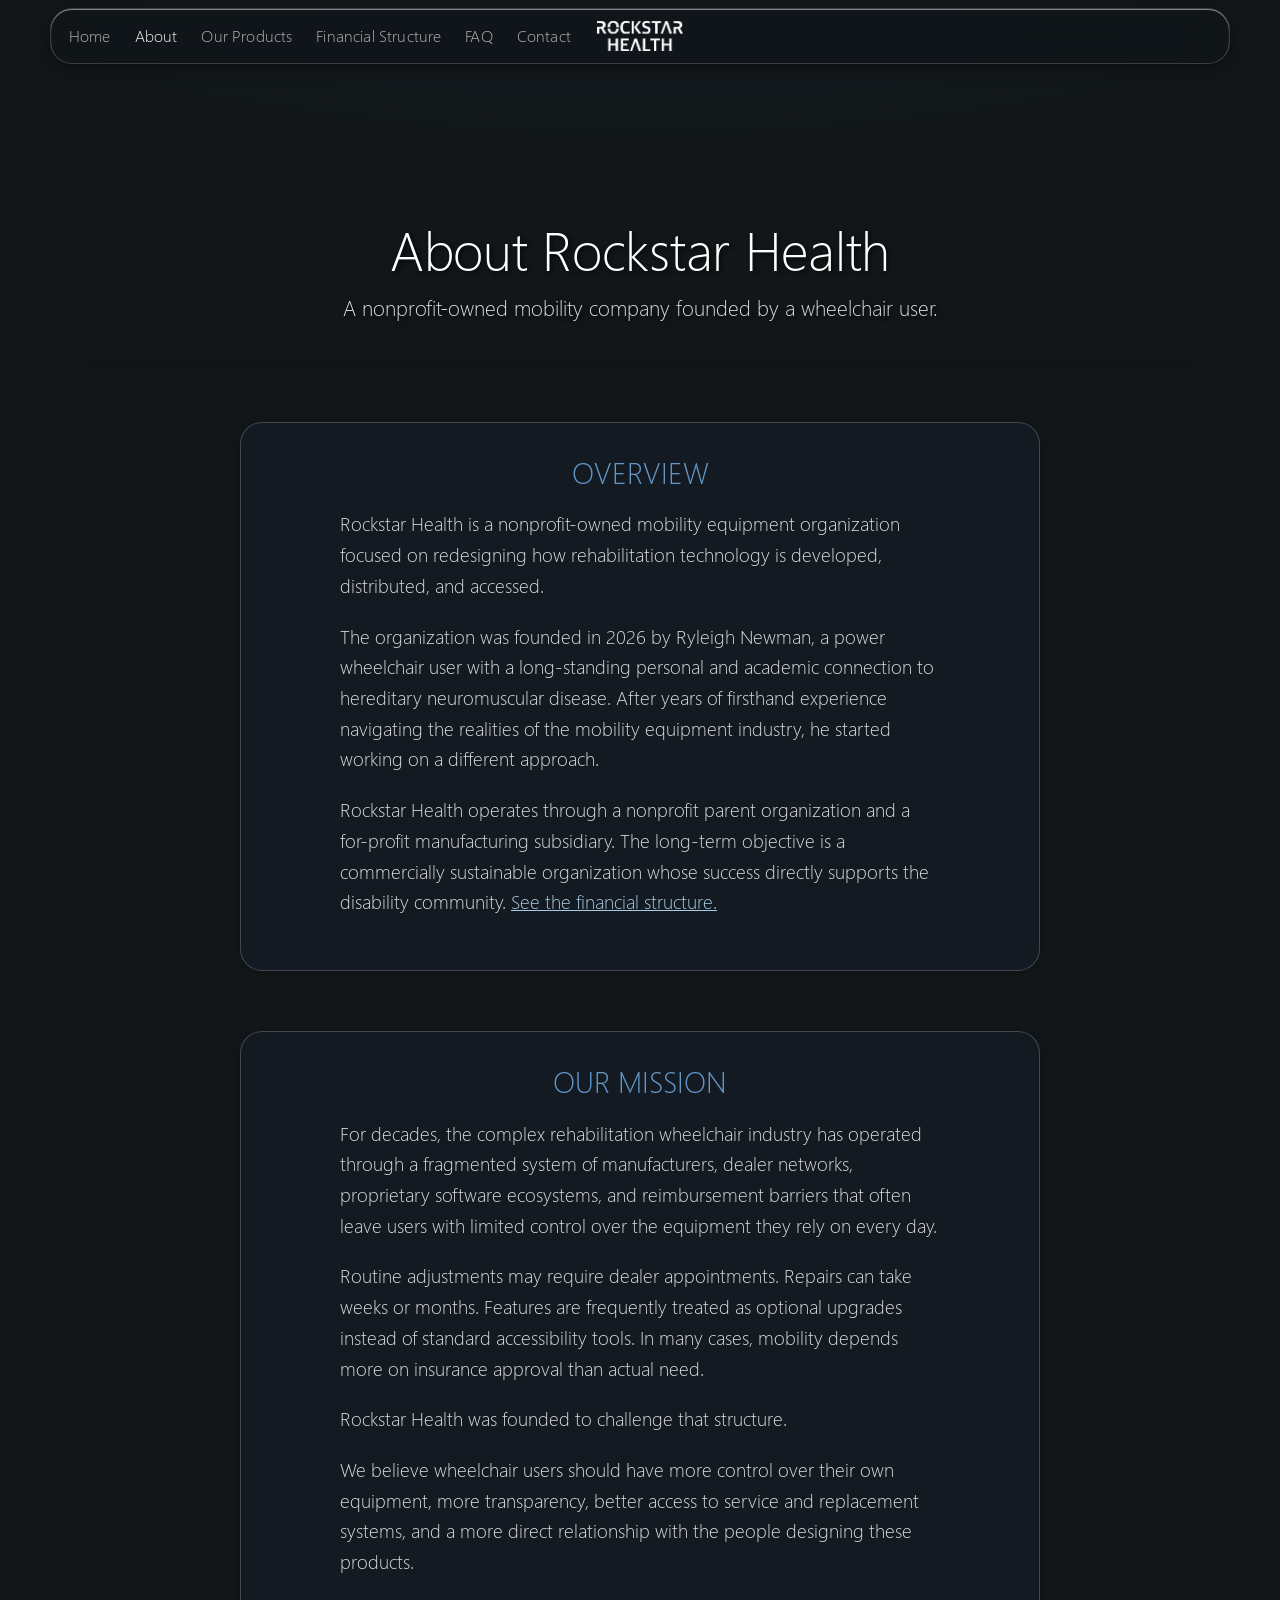
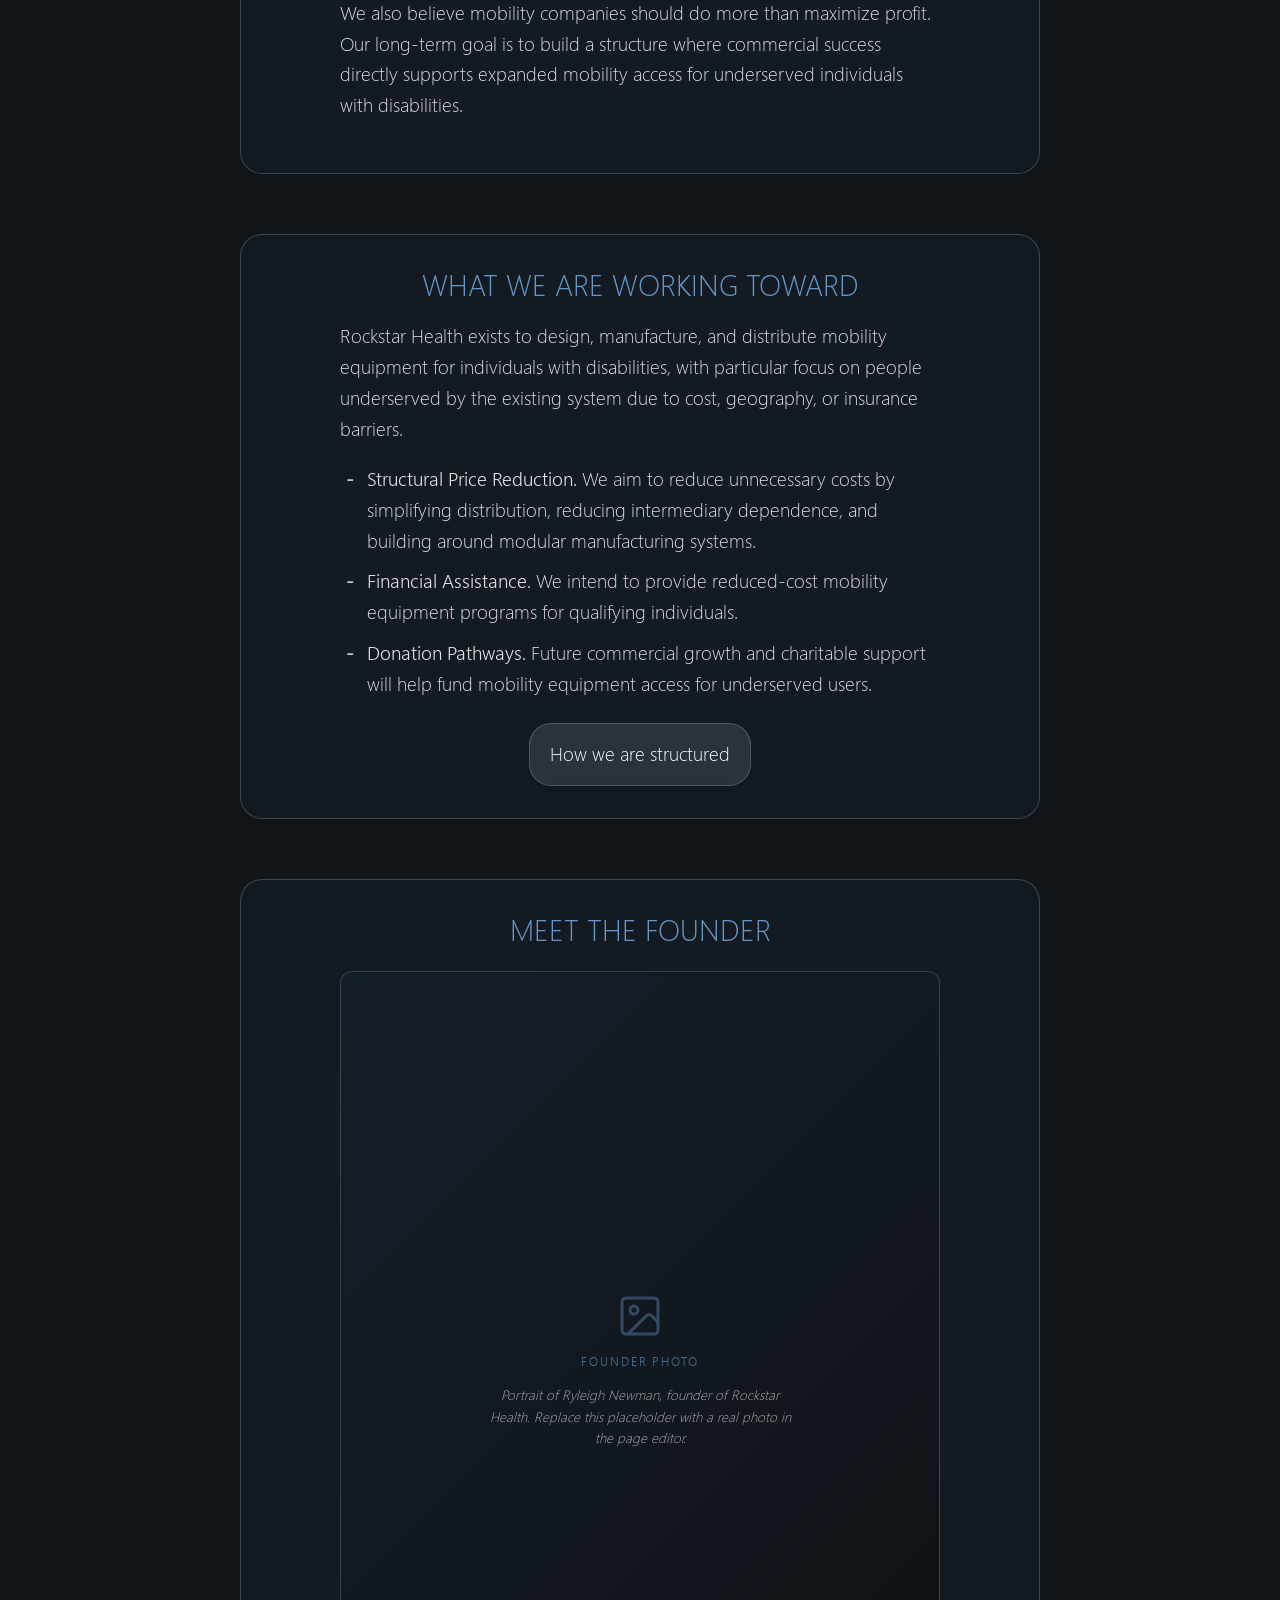
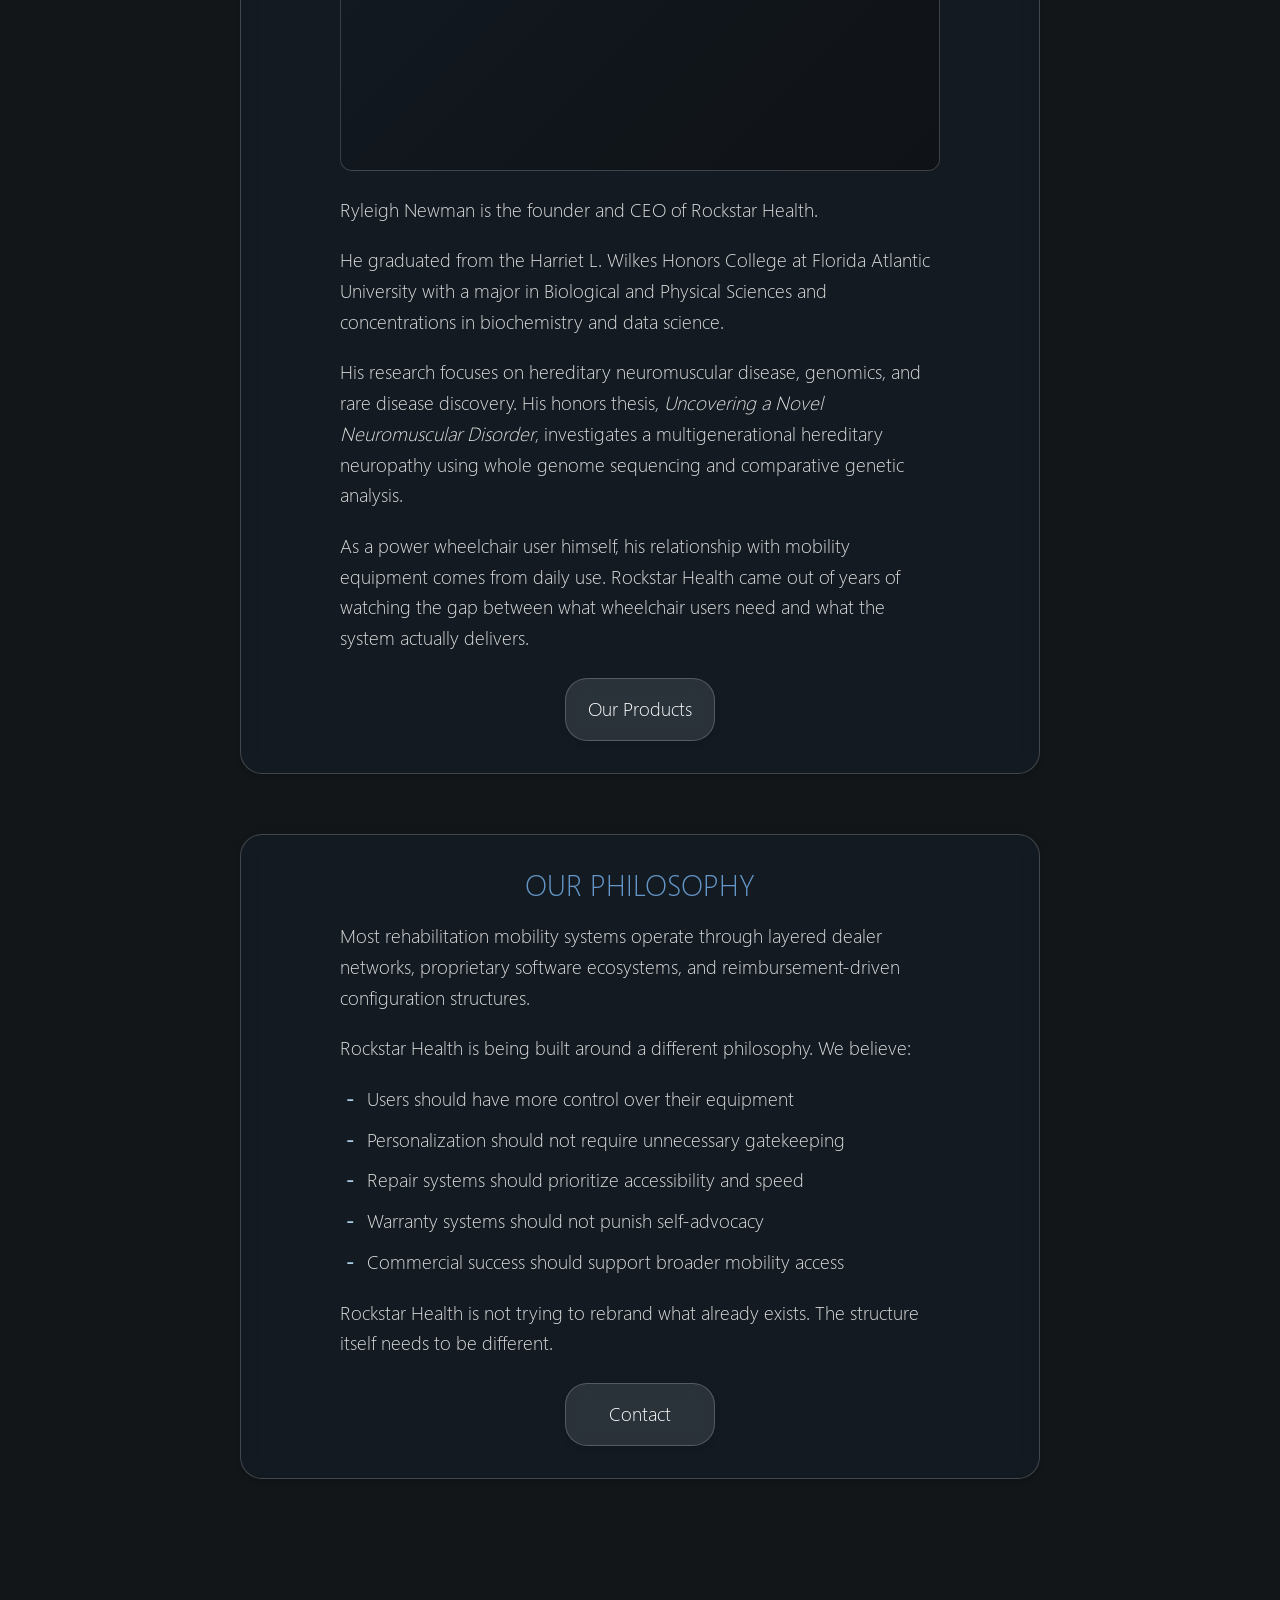
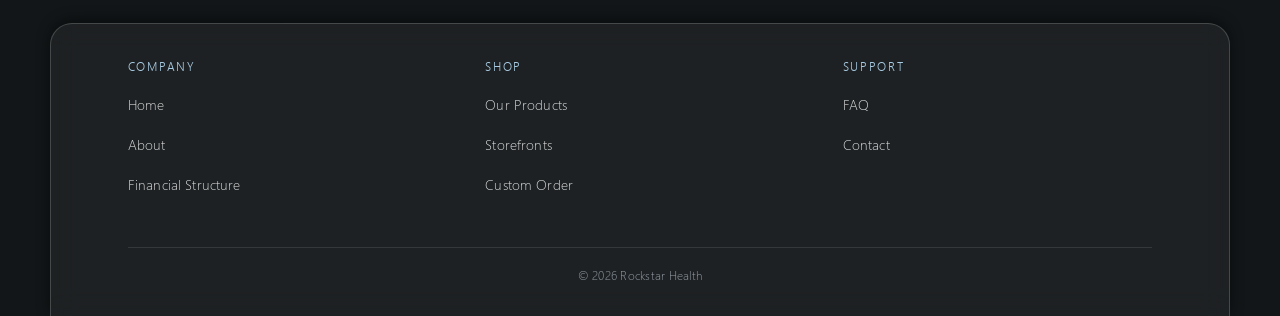
==== commit c102c180: "1.1" ====
--- a/about.html
+++ b/about.html
@@ -13,7 +13,7 @@
 <link rel="stylesheet" href="assets/site.css">
 </head>
 <body>
-<header class="site-header"><div class="site-header__pill"><a class="brand" href="index.html"><img src="assets/rockstar-logo.png" alt="Rockstar Health"></a><nav class="nav" aria-label="Primary"><a href="index.html">Home</a><a href="about.html" aria-current="page">About</a><a href="our-products.html">Our Products</a><a href="financial-structure.html">Financial Structure</a><a href="faq.html">FAQ</a><a href="contact.html">Contact</a></nav></div></header>
+<header class="site-header"><div class="rh-header__pill"><input id="rh-nav-toggle" class="rh-nav__cb" type="checkbox" aria-hidden="true"><div class="rh-header__left"><label for="rh-nav-toggle" class="rh-burger" aria-label="Toggle menu"><span></span><span></span><span></span></label><nav class="rh-nav" aria-label="Primary"><a href="index.html">Home</a><a href="about.html" aria-current="page">About</a><a href="our-products.html">Our Products</a><a href="financial-structure.html">Financial Structure</a><a href="faq.html">FAQ</a><a href="contact.html">Contact</a></nav></div><a class="rh-header__brand" href="index.html"><img src="assets/rockstar-logo.png" alt="Rockstar Health"></a><div class="rh-header__spacer" aria-hidden="true"></div></div></header>
 
 <main><div class="page-width page-body"><section class="rh-page-hero" aria-labelledby="rh-hero-about-1"><div class="rh-page-hero__eyebrow">About</div><h1 class="rh-page-hero__heading" id="rh-hero-about-1">About Rockstar Health</h1><p class="rh-page-hero__lede">A nonprofit-owned mobility company founded by a wheelchair user.</p></section>
 
--- a/assets/site.css
+++ b/assets/site.css
@@ -21,21 +21,64 @@
 .page-width{ width: 100%; max-width: var(--page-width); margin-inline: auto;
   padding-inline: clamp(18px, 5vw, 40px); }
 
-/* ---------------- Header ---------------- */
-.site-header{ position: sticky; top: 0; z-index: 200;
-  padding: 14px clamp(12px, 4vw, 28px) 0; }
-.site-header__pill{ max-width: var(--page-width); margin-inline: auto;
-  background: rgb(255 255 255 / 0.05); backdrop-filter: blur(14px); -webkit-backdrop-filter: blur(14px);
-  border: 1px solid rgb(255 255 255 / 0.14); border-radius: var(--lg-radius);
-  box-shadow: var(--rh-shadow-header);
-  padding: 15px 24px; display: flex; flex-direction: column; align-items: center; gap: 12px; }
-.brand{ display: inline-flex; }
-.brand img{ height: 34px; width: auto; display: block; }
-.nav{ display: flex; flex-wrap: wrap; justify-content: center; gap: 8px 22px; }
-.nav a{ color: rgb(var(--rh-text)); text-decoration: none; font-size: 1.02rem; font-weight: 300;
-  letter-spacing: .01em; padding: 3px 4px; opacity: .82; transition: color .2s ease, opacity .2s ease; }
-.nav a:hover{ color: #fff; opacity: 1; }
-.nav a[aria-current="page"]{ color: #fff; opacity: 1; }
+/* ---------------- Heading scale baseline ----------------
+   Horizon's base.css supplied these sizes; rh- component classes still win where present. */
+h1,h2,h3,h4,h5,h6{ color: rgb(var(--rh-heading)); line-height: 1.2; font-weight: 300; margin: 0 0 .5em; }
+h1{ font-size: clamp(2rem, 5vw, 3.5rem); }
+h2{ font-size: clamp(1.6rem, 4vw, 3rem); }
+h3{ font-size: 2rem; }
+h4{ font-size: 1.5rem; }
+h5{ font-size: .875rem; }
+h6{ font-size: .75rem; }
+
+/* ---------------- Header (floating glass pill) ----------------
+   Faithful static rebuild of the Horizon header-component pill: 56px tall,
+   centered logo, left nav, 22px radius, glass border + backdrop blur. */
+.site-header{ position: sticky; top: 0; z-index: 1000;
+  padding: 0 clamp(10px, 3vw, 22px); }
+.rh-header__pill{ position: relative; margin: 8px auto 0; width: 100%;
+  max-width: var(--page-width); min-height: 56px;
+  display: grid; grid-template-columns: 1fr auto 1fr; align-items: center; gap: 12px;
+  padding-inline: 16px;
+  border-radius: var(--lg-radius, 22px);
+  border: 1px solid rgb(255 255 255 / 0.18);
+  background-color: rgb(var(--rh-bg-deep) / 0.30);
+  backdrop-filter: blur(var(--lg-blur, 18px)) saturate(var(--lg-saturation, 1.35)) brightness(var(--lg-brightness, 1.06));
+  -webkit-backdrop-filter: blur(var(--lg-blur, 18px)) saturate(var(--lg-saturation, 1.35)) brightness(var(--lg-brightness, 1.06));
+  box-shadow:
+    inset 0 1px 0 hsl(0 0% 100% / .45),
+    inset 0 -1px 0 hsl(0 0% 0% / .35),
+    inset 0 0 0 .5px hsl(0 0% 100% / .08),
+    var(--rh-shadow-header, 0 4px 14px rgb(0 0 0 / .35)); }
+
+.rh-header__left{ display: flex; align-items: center; min-width: 0; }
+.rh-nav{ display: flex; flex-wrap: wrap; align-items: center; gap: 6px 20px; }
+.rh-nav a{ color: rgb(var(--rh-text)); text-decoration: none; font-size: .98rem; font-weight: 300;
+  letter-spacing: .01em; opacity: .82; padding: 4px 2px; white-space: nowrap;
+  transition: color .2s ease, opacity .2s ease; }
+.rh-nav a:hover{ color: #fff; opacity: 1; }
+.rh-nav a[aria-current="page"]{ color: #fff; opacity: 1; }
+
+.rh-header__brand{ display: inline-flex; align-items: center; justify-self: center; }
+.rh-header__brand img{ height: 30px; width: auto; display: block; }
+
+.rh-nav__cb, .rh-burger{ display: none; }
+
+@media (max-width: 760px){
+  .rh-burger{ display: inline-flex; flex-direction: column; justify-content: center; gap: 4px;
+    width: 34px; height: 34px; cursor: pointer; }
+  .rh-burger span{ display: block; height: 2px; width: 20px; background: rgb(var(--rh-text)); border-radius: 2px; }
+  .rh-nav{ display: none; position: absolute; top: calc(100% + 8px); left: 0; right: 0;
+    flex-direction: column; align-items: stretch; gap: 2px; padding: 10px;
+    border-radius: var(--lg-radius-inner, 12px);
+    border: 1px solid rgb(255 255 255 / 0.14);
+    background: rgb(var(--rh-bg-deep) / .94);
+    backdrop-filter: blur(16px); -webkit-backdrop-filter: blur(16px);
+    box-shadow: var(--rh-shadow-card, 0 10px 30px rgb(0 0 0 / .45)); }
+  .rh-nav a{ padding: 10px 12px; font-size: 1rem; opacity: .9; border-radius: 8px; white-space: normal; }
+  .rh-nav a:hover{ background: rgb(255 255 255 / .06); }
+  .rh-nav__cb:checked ~ .rh-header__left .rh-nav{ display: flex; }
+}
 
 /* ---------------- Home hero ---------------- */
 .rh-hero{ position: relative; min-height: clamp(380px, 62vh, 620px);
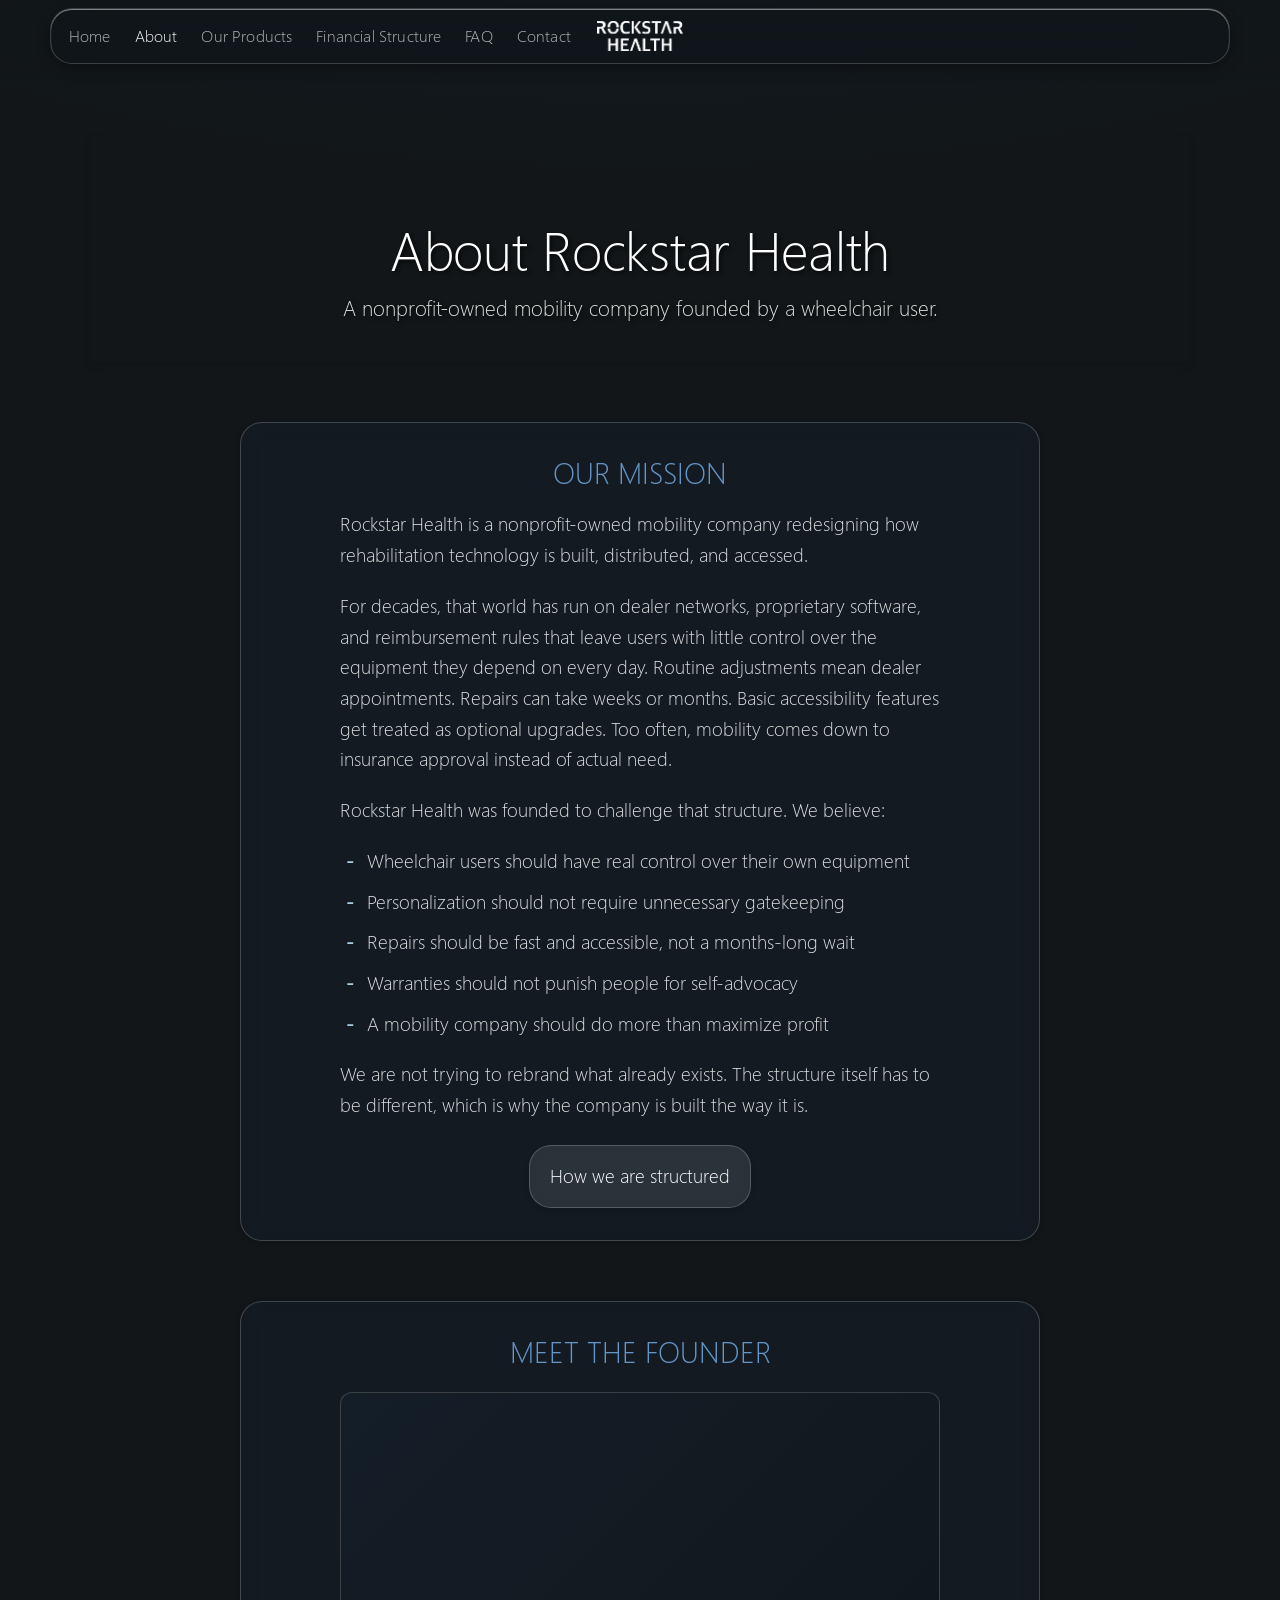
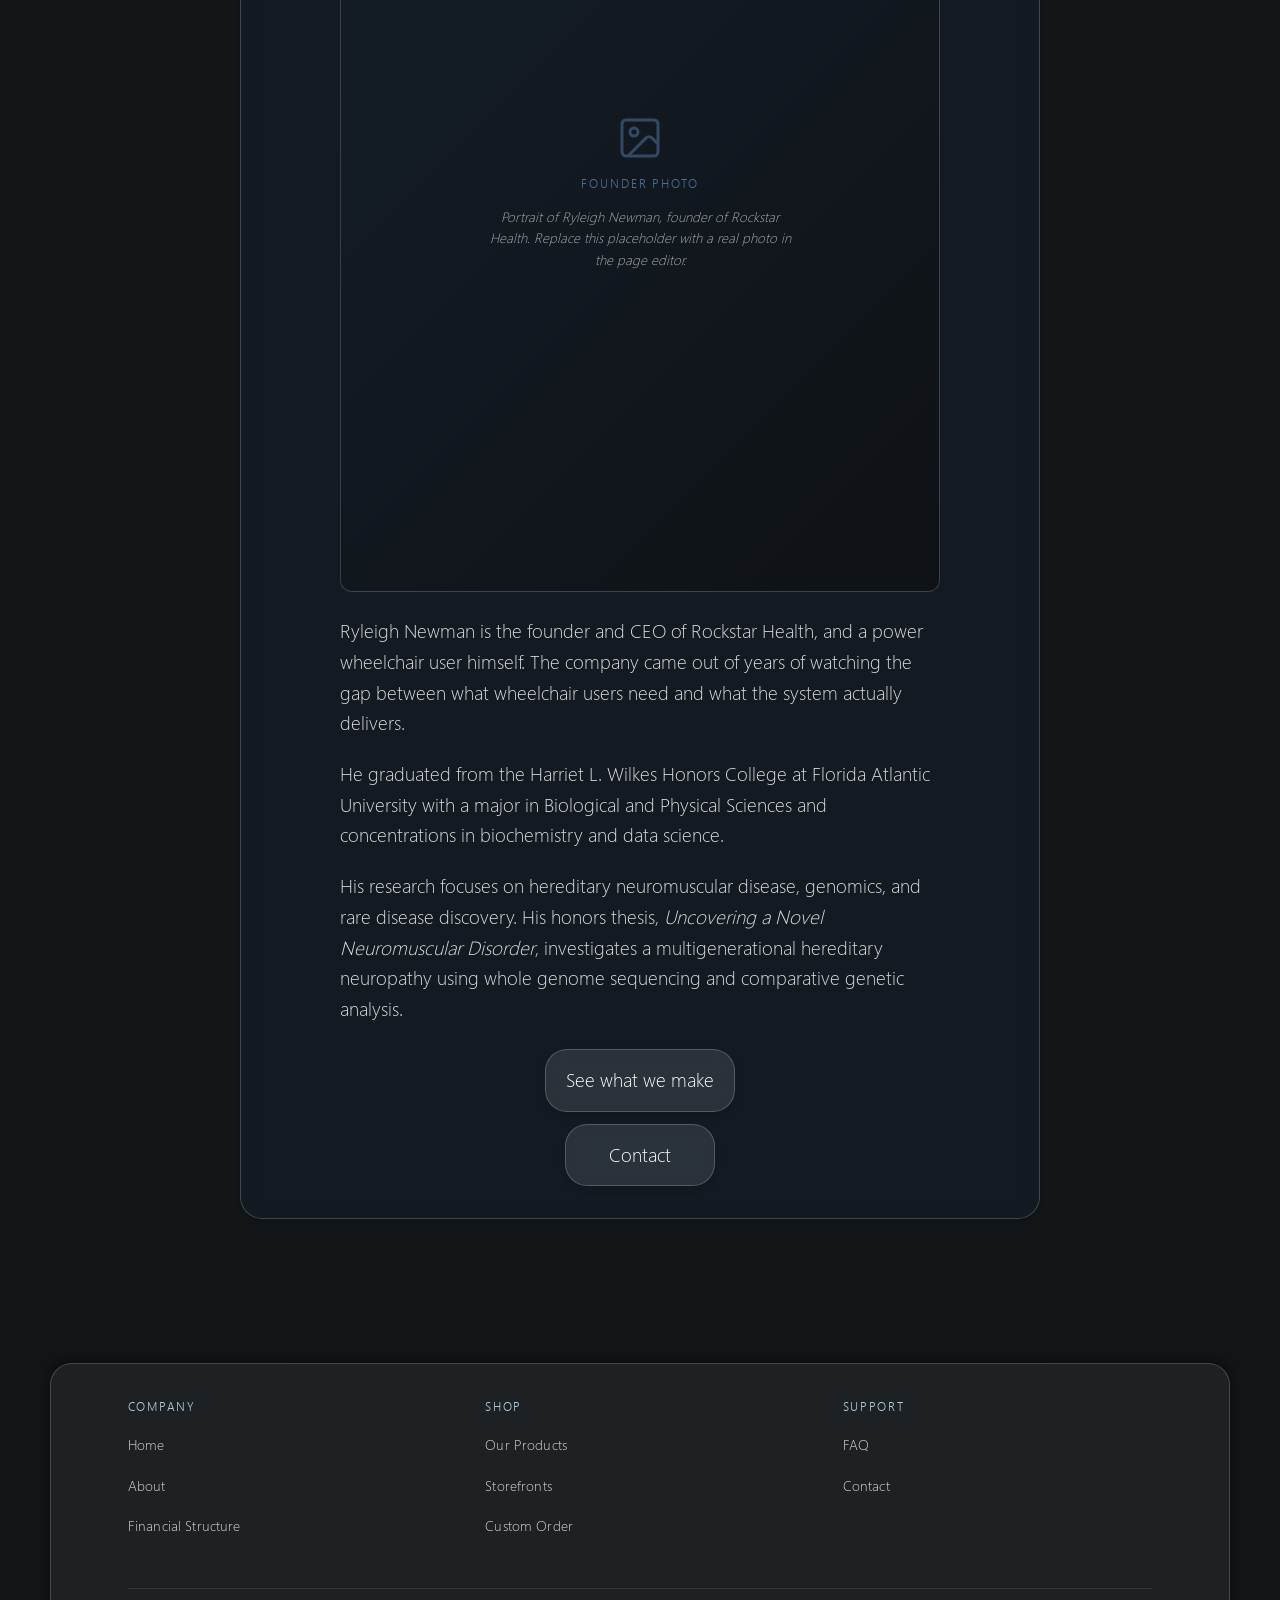
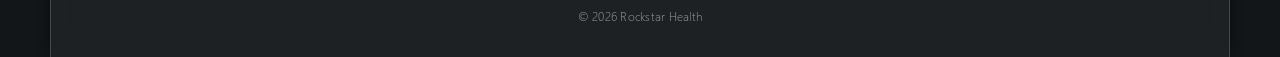
==== commit 2d4ab5dc: "1.2" ====
--- a/about.html
+++ b/about.html
@@ -17,15 +17,9 @@
 
 <main><div class="page-width page-body"><section class="rh-page-hero" aria-labelledby="rh-hero-about-1"><div class="rh-page-hero__eyebrow">About</div><h1 class="rh-page-hero__heading" id="rh-hero-about-1">About Rockstar Health</h1><p class="rh-page-hero__lede">A nonprofit-owned mobility company founded by a wheelchair user.</p></section>
 
-<section class="rh-section" aria-labelledby="rh-title-about-2"><h2 class="rh-section__title" id="rh-title-about-2">Overview</h2><div class="rh-prose"><p>Rockstar Health is a nonprofit-owned mobility equipment organization focused on redesigning how rehabilitation technology is developed, distributed, and accessed.</p><p>The organization was founded in 2026 by Ryleigh Newman, a power wheelchair user with a long-standing personal and academic connection to hereditary neuromuscular disease. After years of firsthand experience navigating the realities of the mobility equipment industry, he started working on a different approach.</p><p>Rockstar Health operates through a nonprofit parent organization and a for-profit manufacturing subsidiary. The long-term objective is a commercially sustainable organization whose success directly supports the disability community. <a href="financial-structure.html">See the financial structure.</a></p></div></section>
+<section class="rh-section" aria-labelledby="our-mission"><h2 class="rh-section__title" id="our-mission">Our Mission</h2><div class="rh-prose"><p>Rockstar Health is a nonprofit-owned mobility company redesigning how rehabilitation technology is built, distributed, and accessed.</p><p>For decades, that world has run on dealer networks, proprietary software, and reimbursement rules that leave users with little control over the equipment they depend on every day. Routine adjustments mean dealer appointments. Repairs can take weeks or months. Basic accessibility features get treated as optional upgrades. Too often, mobility comes down to insurance approval instead of actual need.</p><p>Rockstar Health was founded to challenge that structure. We believe:</p><ul><li>Wheelchair users should have real control over their own equipment</li><li>Personalization should not require unnecessary gatekeeping</li><li>Repairs should be fast and accessible, not a months-long wait</li><li>Warranties should not punish people for self-advocacy</li><li>A mobility company should do more than maximize profit</li></ul><p>We are not trying to rebrand what already exists. The structure itself has to be different, which is why the company is built the way it is.</p></div><div class="rh-cta-group rh-cta-group--row"><a href="financial-structure.html" class="button button-secondary">How we are structured</a></div></section>
 
-<section class="rh-section" aria-labelledby="our-mission"><h2 class="rh-section__title" id="our-mission">Our Mission</h2><div class="rh-prose"><p>For decades, the complex rehabilitation wheelchair industry has operated through a fragmented system of manufacturers, dealer networks, proprietary software ecosystems, and reimbursement barriers that often leave users with limited control over the equipment they rely on every day.</p><p>Routine adjustments may require dealer appointments. Repairs can take weeks or months. Features are frequently treated as optional upgrades instead of standard accessibility tools. In many cases, mobility depends more on insurance approval than actual need.</p><p>Rockstar Health was founded to challenge that structure.</p><p>We believe wheelchair users should have more control over their own equipment, more transparency, better access to service and replacement systems, and a more direct relationship with the people designing these products.</p><p>We also believe mobility companies should do more than maximize profit. Our long-term goal is to build a structure where commercial success directly supports expanded mobility access for underserved individuals with disabilities.</p></div></section>
-
-<section class="rh-section" aria-labelledby="rh-about-areas"><h2 class="rh-section__title" id="rh-about-areas">What We Are Working Toward</h2><div class="rh-prose"><p>Rockstar Health exists to design, manufacture, and distribute mobility equipment for individuals with disabilities, with particular focus on people underserved by the existing system due to cost, geography, or insurance barriers.</p><ul><li><strong>Structural Price Reduction.</strong> We aim to reduce unnecessary costs by simplifying distribution, reducing intermediary dependence, and building around modular manufacturing systems.</li><li><strong>Financial Assistance.</strong> We intend to provide reduced-cost mobility equipment programs for qualifying individuals.</li><li><strong>Donation Pathways.</strong> Future commercial growth and charitable support will help fund mobility equipment access for underserved users.</li></ul></div><div class="rh-cta-group rh-cta-group--row"><a href="financial-structure.html" class="button button-secondary">How we are structured</a></div></section>
-
-<section class="rh-section" aria-labelledby="rh-title-about-3"><h2 class="rh-section__title" id="rh-title-about-3">Meet the Founder</h2><figure class="rh-figure" role="img" aria-label="Portrait of Ryleigh Newman, founder of Rockstar Health. Replace this placeholder with a real photo in the page editor."><div class="rh-image-placeholder rh-image-placeholder--portrait"><svg class="rh-image-placeholder__icon" viewBox="0 0 24 24" fill="none" stroke="currentColor" stroke-width="1.5" aria-hidden="true"><rect x="3" y="3" width="18" height="18" rx="2"/><circle cx="9" cy="9" r="2"/><path d="m21 15-3.086-3.086a2 2 0 0 0-2.828 0L6 21"/></svg><span class="rh-image-placeholder__label">Founder photo</span><span class="rh-image-placeholder__desc">Portrait of Ryleigh Newman, founder of Rockstar Health. Replace this placeholder with a real photo in the page editor.</span></div></figure><div class="rh-prose"><p>Ryleigh Newman is the founder and CEO of Rockstar Health.</p><p>He graduated from the Harriet L. Wilkes Honors College at Florida Atlantic University with a major in Biological and Physical Sciences and concentrations in biochemistry and data science.</p><p>His research focuses on hereditary neuromuscular disease, genomics, and rare disease discovery. His honors thesis, <em>Uncovering a Novel Neuromuscular Disorder</em>, investigates a multigenerational hereditary neuropathy using whole genome sequencing and comparative genetic analysis.</p><p>As a power wheelchair user himself, his relationship with mobility equipment comes from daily use. Rockstar Health came out of years of watching the gap between what wheelchair users need and what the system actually delivers.</p></div><div class="rh-cta-group rh-cta-group--row"><a href="our-products.html" class="button button-secondary">Our Products</a></div></section>
-
-<section class="rh-section" aria-labelledby="rh-title-about-4"><h2 class="rh-section__title" id="rh-title-about-4">Our Philosophy</h2><div class="rh-prose"><p>Most rehabilitation mobility systems operate through layered dealer networks, proprietary software ecosystems, and reimbursement-driven configuration structures.</p><p>Rockstar Health is being built around a different philosophy. We believe:</p><ul><li>Users should have more control over their equipment</li><li>Personalization should not require unnecessary gatekeeping</li><li>Repair systems should prioritize accessibility and speed</li><li>Warranty systems should not punish self-advocacy</li><li>Commercial success should support broader mobility access</li></ul><p>Rockstar Health is not trying to rebrand what already exists. The structure itself needs to be different.</p></div><div class="rh-cta-group rh-cta-group--row"><a href="contact.html" class="button button-secondary">Contact</a></div></section></div></main>
+<section class="rh-section" aria-labelledby="rh-title-about-3"><h2 class="rh-section__title" id="rh-title-about-3">Meet the Founder</h2><figure class="rh-figure" role="img" aria-label="Portrait of Ryleigh Newman, founder of Rockstar Health. Replace this placeholder with a real photo in the page editor."><div class="rh-image-placeholder rh-image-placeholder--portrait"><svg class="rh-image-placeholder__icon" viewBox="0 0 24 24" fill="none" stroke="currentColor" stroke-width="1.5" aria-hidden="true"><rect x="3" y="3" width="18" height="18" rx="2"/><circle cx="9" cy="9" r="2"/><path d="m21 15-3.086-3.086a2 2 0 0 0-2.828 0L6 21"/></svg><span class="rh-image-placeholder__label">Founder photo</span><span class="rh-image-placeholder__desc">Portrait of Ryleigh Newman, founder of Rockstar Health. Replace this placeholder with a real photo in the page editor.</span></div></figure><div class="rh-prose"><p>Ryleigh Newman is the founder and CEO of Rockstar Health, and a power wheelchair user himself. The company came out of years of watching the gap between what wheelchair users need and what the system actually delivers.</p><p>He graduated from the Harriet L. Wilkes Honors College at Florida Atlantic University with a major in Biological and Physical Sciences and concentrations in biochemistry and data science.</p><p>His research focuses on hereditary neuromuscular disease, genomics, and rare disease discovery. His honors thesis, <em>Uncovering a Novel Neuromuscular Disorder</em>, investigates a multigenerational hereditary neuropathy using whole genome sequencing and comparative genetic analysis.</p></div><div class="rh-cta-group rh-cta-group--row"><a href="our-products.html" class="button button-secondary">See what we make</a><a href="contact.html" class="button button-secondary">Contact</a></div></section></div></main>
 <footer class="site-footer"><div class="page-width"><nav class="rh-footer-links" aria-label="Site links"><div class="rh-footer-links__col"><h3 class="rh-footer-links__title">Company</h3><ul class="rh-footer-links__list"><li><a href="index.html">Home</a></li><li><a href="about.html">About</a></li><li><a href="financial-structure.html">Financial Structure</a></li></ul></div><div class="rh-footer-links__col"><h3 class="rh-footer-links__title">Shop</h3><ul class="rh-footer-links__list"><li><a href="our-products.html">Our Products</a></li><li><a href="storefronts.html">Storefronts</a></li><li><a href="custom-order.html">Custom Order</a></li></ul></div><div class="rh-footer-links__col"><h3 class="rh-footer-links__title">Support</h3><ul class="rh-footer-links__list"><li><a href="faq.html">FAQ</a></li><li><a href="contact.html">Contact</a></li></ul></div><div style="grid-column:1/-1;border-top:1px solid rgba(255,255,255,.10);margin-top:1.25rem;padding-top:1.15rem;text-align:center;font-size:.78rem;letter-spacing:.02em;color:rgb(150,160,170)">© 2026 Rockstar Health</div></nav></div></footer>
 </body>
 </html>
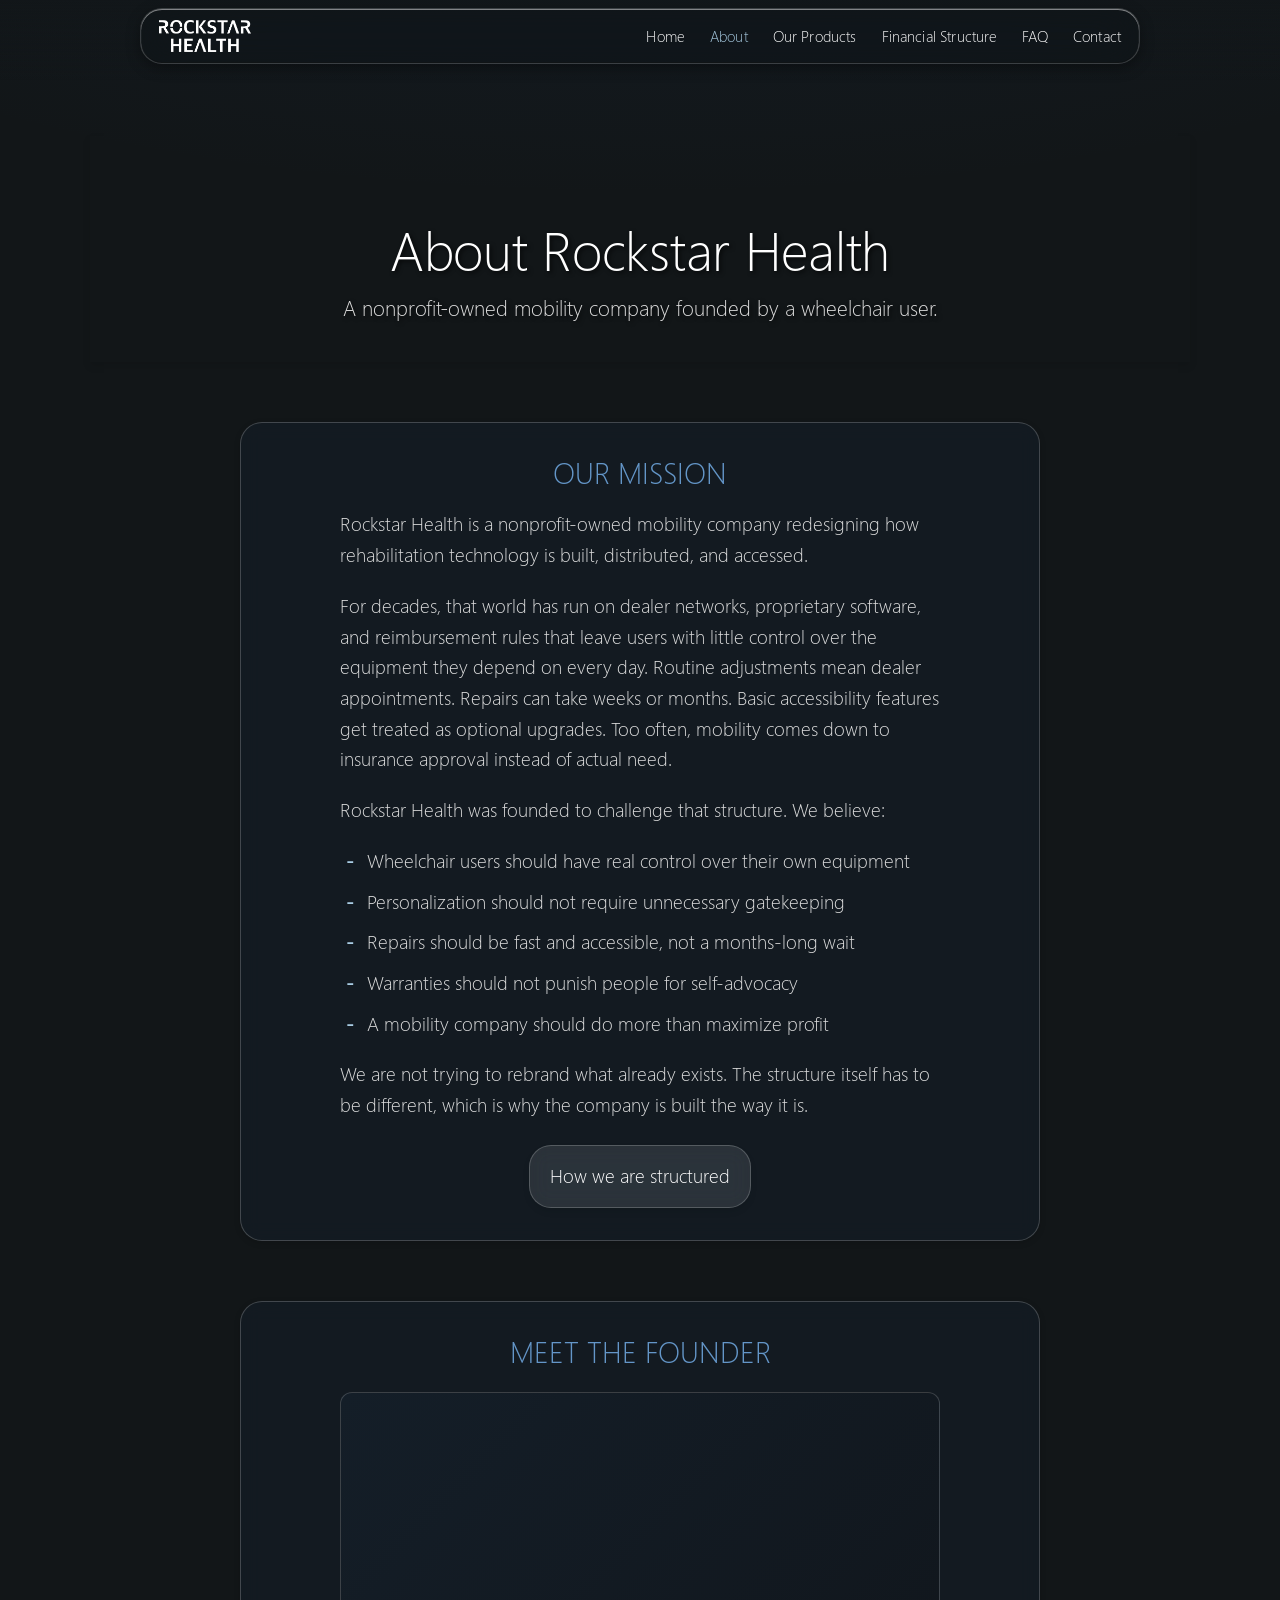
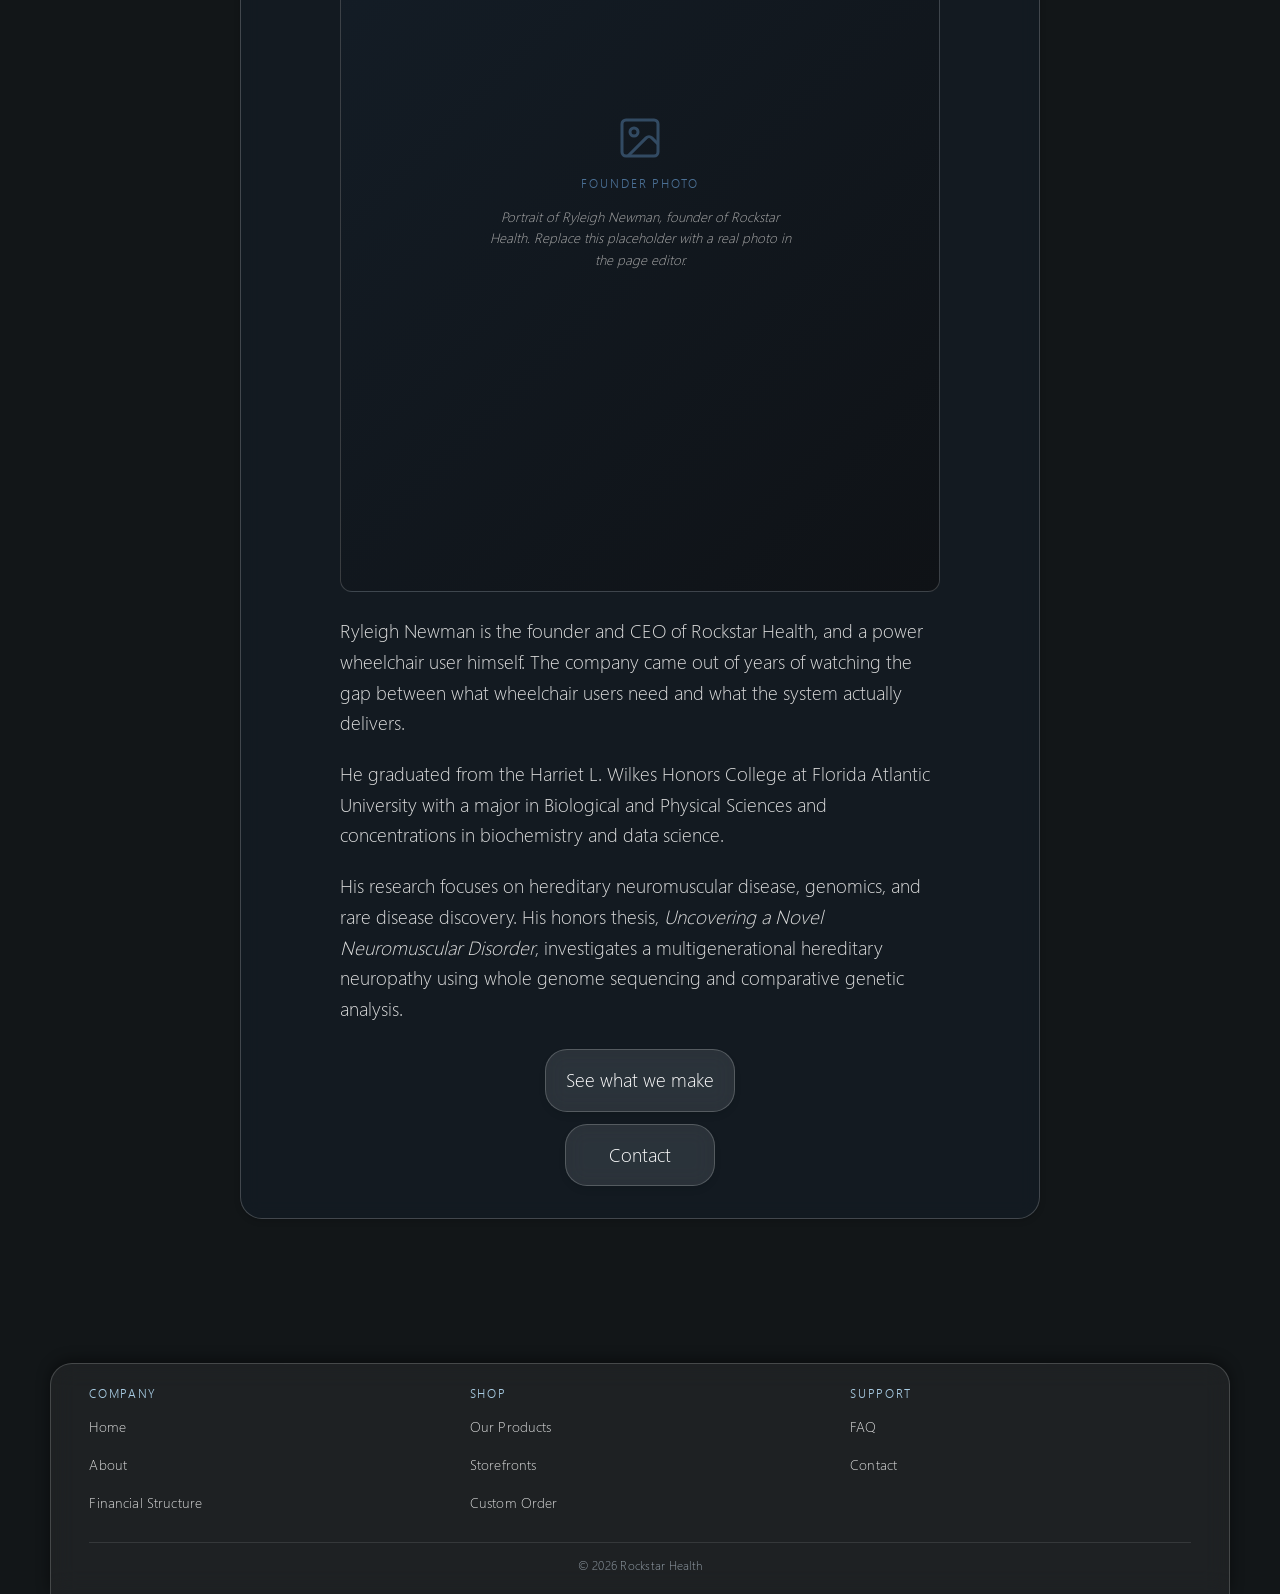
==== commit 57e75e1c: "1.4" ====
--- a/about.html
+++ b/about.html
@@ -13,7 +13,7 @@
 <link rel="stylesheet" href="assets/site.css">
 </head>
 <body>
-<header class="site-header"><div class="rh-header__pill"><input id="rh-nav-toggle" class="rh-nav__cb" type="checkbox" aria-hidden="true"><div class="rh-header__left"><label for="rh-nav-toggle" class="rh-burger" aria-label="Toggle menu"><span></span><span></span><span></span></label><nav class="rh-nav" aria-label="Primary"><a href="index.html">Home</a><a href="about.html" aria-current="page">About</a><a href="our-products.html">Our Products</a><a href="financial-structure.html">Financial Structure</a><a href="faq.html">FAQ</a><a href="contact.html">Contact</a></nav></div><a class="rh-header__brand" href="index.html"><img src="assets/rockstar-logo.png" alt="Rockstar Health"></a><div class="rh-header__spacer" aria-hidden="true"></div></div></header>
+<header class="site-header"><div class="rh-header__pill"><input id="rh-nav-toggle" class="rh-nav__cb" type="checkbox" aria-hidden="true"><a class="rh-header__brand" href="index.html"><img src="assets/rockstar-logo.png" alt="Rockstar Health"></a><nav class="rh-nav" aria-label="Primary"><a href="index.html">Home</a><a href="about.html" aria-current="page">About</a><a href="our-products.html">Our Products</a><a href="financial-structure.html">Financial Structure</a><a href="faq.html">FAQ</a><a href="contact.html">Contact</a></nav><label for="rh-nav-toggle" class="rh-burger" aria-label="Toggle menu"><span></span><span></span><span></span></label></div></header>
 
 <main><div class="page-width page-body"><section class="rh-page-hero" aria-labelledby="rh-hero-about-1"><div class="rh-page-hero__eyebrow">About</div><h1 class="rh-page-hero__heading" id="rh-hero-about-1">About Rockstar Health</h1><p class="rh-page-hero__lede">A nonprofit-owned mobility company founded by a wheelchair user.</p></section>
 
--- a/assets/rockstar-glass.css
+++ b/assets/rockstar-glass.css
@@ -3164,8 +3164,8 @@
   margin: 0 auto;
   display: grid;
   grid-template-columns: repeat(3, 1fr);
-  gap: 1.75rem 3rem;
-  padding: 2.25rem clamp(1.75rem, 6vw, 5.5rem) 1.85rem;
+  gap: 0.9rem 2.5rem;
+  padding: 1.4rem clamp(1.5rem, 3vw, 2.75rem) 1.15rem;
   background: rgb(255 255 255 / 0.05);
   backdrop-filter: blur(12px);
   -webkit-backdrop-filter: blur(12px);
@@ -3186,7 +3186,7 @@
   font-size: 0.75rem !important;
   text-transform: uppercase;
   letter-spacing: 0.14em;
-  margin: 0 0 0.85rem !important;
+  margin: 0 0 0.55rem !important;
 }
 .rh-footer-links__list {
   list-style: none !important;
@@ -3194,7 +3194,7 @@
   padding: 0 !important;
   display: flex;
   flex-direction: column;
-  gap: 0.6rem;
+  gap: 0.45rem;
 }
 .rh-footer-links__list li {
   margin: 0 !important;
@@ -3214,12 +3214,17 @@
 .rh-footer-links__list a:hover {
   color: rgb(var(--rh-accent-soft)) !important;
 }
+/* Copyright row (inline-styled div): tighten its spacing so the footer stays compact */
+.rh-footer-links > div:last-child {
+  margin-top: 0.7rem !important;
+  padding-top: 0.8rem !important;
+}
 @media (max-width: 600px) {
   .rh-footer-links {
     max-width: calc(100% - 1rem);
     grid-template-columns: 1fr 1fr;
-    gap: 1.5rem 1.5rem;
-    padding: 1.5rem 1.5rem 1.25rem;
+    gap: 1.1rem 1.25rem;
+    padding: 1.2rem 1.25rem 1rem;
   }
 }
 
--- a/assets/site.css
+++ b/assets/site.css
@@ -32,14 +32,15 @@
 h6{ font-size: .75rem; }
 
 /* ---------------- Header (floating glass pill) ----------------
-   Faithful static rebuild of the Horizon header-component pill: 56px tall,
-   centered logo, left nav, 22px radius, glass border + backdrop blur. */
+   ryleighnewman.github.io signature pattern: logo LEFT, nav links RIGHT
+   (space-between), pill capped at 1000px / calc(100% - 80px), 22px radius,
+   glass border + backdrop blur. Mobile: burger right, right-aligned menu. */
 .site-header{ position: sticky; top: 0; z-index: 1000;
   padding: 0 clamp(10px, 3vw, 22px); }
-.rh-header__pill{ position: relative; margin: 8px auto 0; width: 100%;
-  max-width: var(--page-width); min-height: 56px;
-  display: grid; grid-template-columns: 1fr auto 1fr; align-items: center; gap: 12px;
-  padding-inline: 16px;
+.rh-header__pill{ position: relative; margin: 8px auto 0;
+  width: calc(100% - 80px); max-width: 1000px; min-height: 56px;
+  display: flex; align-items: center; justify-content: space-between; gap: 16px;
+  padding-inline: 18px;
   border-radius: var(--lg-radius, 22px);
   border: 1px solid rgb(255 255 255 / 0.18);
   background-color: rgb(var(--rh-bg-deep) / 0.30);
@@ -51,33 +52,33 @@
     inset 0 0 0 .5px hsl(0 0% 100% / .08),
     var(--rh-shadow-header, 0 4px 14px rgb(0 0 0 / .35)); }
 
-.rh-header__left{ display: flex; align-items: center; min-width: 0; }
-.rh-nav{ display: flex; flex-wrap: wrap; align-items: center; gap: 6px 20px; }
-.rh-nav a{ color: rgb(var(--rh-text)); text-decoration: none; font-size: .98rem; font-weight: 300;
-  letter-spacing: .01em; opacity: .82; padding: 4px 2px; white-space: nowrap;
-  transition: color .2s ease, opacity .2s ease; }
-.rh-nav a:hover{ color: #fff; opacity: 1; }
-.rh-nav a[aria-current="page"]{ color: #fff; opacity: 1; }
+.rh-header__brand{ display: inline-flex; align-items: center; flex-shrink: 0; }
+.rh-header__brand img{ height: 32px; width: auto; display: block; }
 
-.rh-header__brand{ display: inline-flex; align-items: center; justify-self: center; }
-.rh-header__brand img{ height: 30px; width: auto; display: block; }
+.rh-nav{ display: flex; align-items: center; gap: 25px; margin-left: auto; }
+.rh-nav a{ color: #fff; text-decoration: none; font-size: .95rem; font-weight: 300;
+  letter-spacing: .01em; padding: 4px 0; white-space: nowrap;
+  transition: color .3s ease; }
+.rh-nav a:hover{ color: rgb(var(--rh-accent-soft)); }
+.rh-nav a[aria-current="page"]{ color: rgb(var(--rh-accent-soft)); }
 
 .rh-nav__cb, .rh-burger{ display: none; }
 
-@media (max-width: 760px){
-  .rh-burger{ display: inline-flex; flex-direction: column; justify-content: center; gap: 4px;
-    width: 34px; height: 34px; cursor: pointer; }
+@media (max-width: 860px){
+  .rh-header__pill{ width: calc(100% - 8px); }
+  .rh-burger{ display: inline-flex; flex-direction: column; justify-content: center;
+    align-items: flex-end; gap: 4px; width: 34px; height: 34px; cursor: pointer; flex-shrink: 0; }
   .rh-burger span{ display: block; height: 2px; width: 20px; background: rgb(var(--rh-text)); border-radius: 2px; }
-  .rh-nav{ display: none; position: absolute; top: calc(100% + 8px); left: 0; right: 0;
-    flex-direction: column; align-items: stretch; gap: 2px; padding: 10px;
+  .rh-nav{ display: none; position: absolute; top: calc(100% + 8px); right: 0;
+    left: auto; width: min(300px, 100%);
+    flex-direction: column; align-items: flex-end; gap: 2px; padding: 14px 18px;
     border-radius: var(--lg-radius-inner, 12px);
     border: 1px solid rgb(255 255 255 / 0.14);
     background: rgb(var(--rh-bg-deep) / .94);
     backdrop-filter: blur(16px); -webkit-backdrop-filter: blur(16px);
     box-shadow: var(--rh-shadow-card, 0 10px 30px rgb(0 0 0 / .45)); }
-  .rh-nav a{ padding: 10px 12px; font-size: 1rem; opacity: .9; border-radius: 8px; white-space: normal; }
-  .rh-nav a:hover{ background: rgb(255 255 255 / .06); }
-  .rh-nav__cb:checked ~ .rh-header__left .rh-nav{ display: flex; }
+  .rh-nav a{ padding: 10px 0; font-size: 1.1rem; text-align: right; width: 100%; }
+  .rh-nav__cb:checked ~ .rh-nav{ display: flex; }
 }
 
 /* ---------------- Home hero ---------------- */
@@ -97,6 +98,6 @@
 .page-body > .rh-page-hero:first-child{ margin-top: 0; }
 
 /* ---------------- Footer ---------------- */
-.site-footer{ flex-shrink: 0; margin-top: clamp(48px, 8vw, 96px);
+.site-footer{ flex-shrink: 0; margin-top: clamp(32px, 4vw, 56px);
   padding: 0 clamp(12px, 4vw, 28px) 20px; }
 .site-footer .page-width{ padding-inline: 0; }
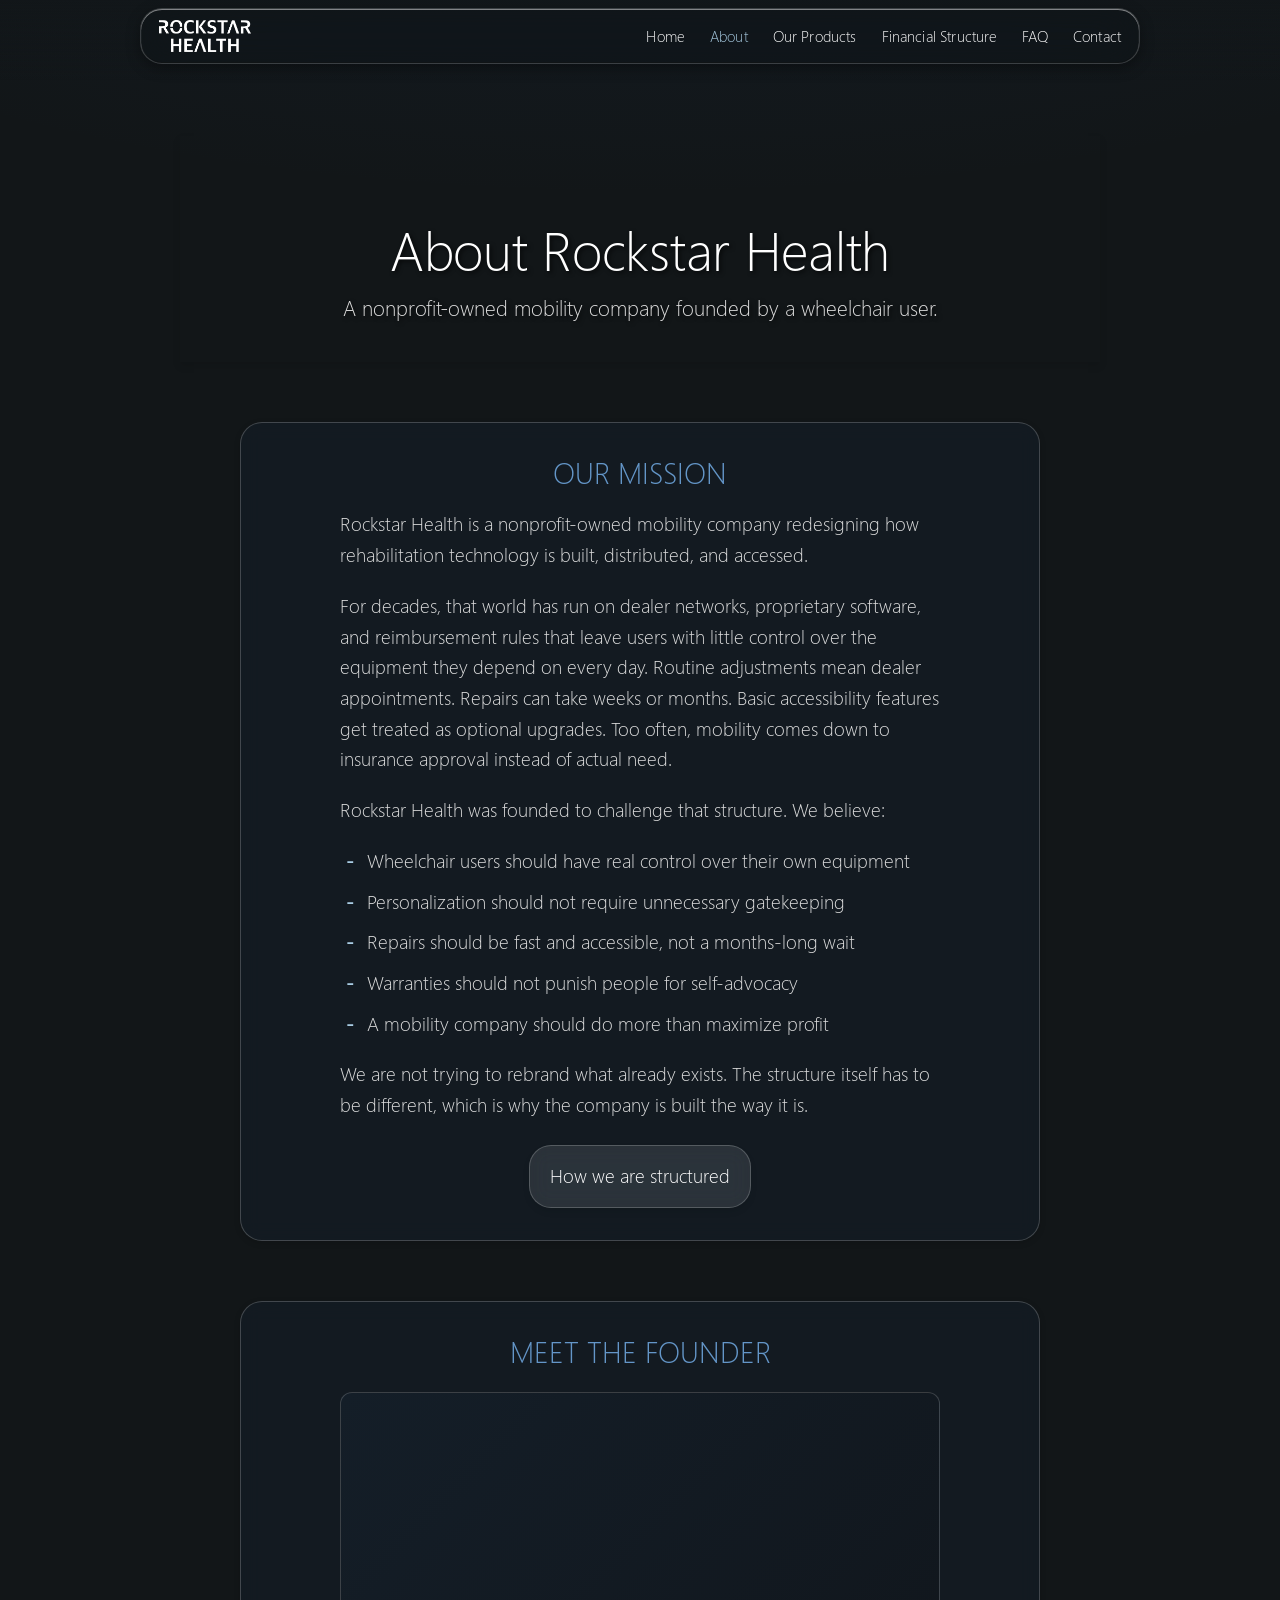
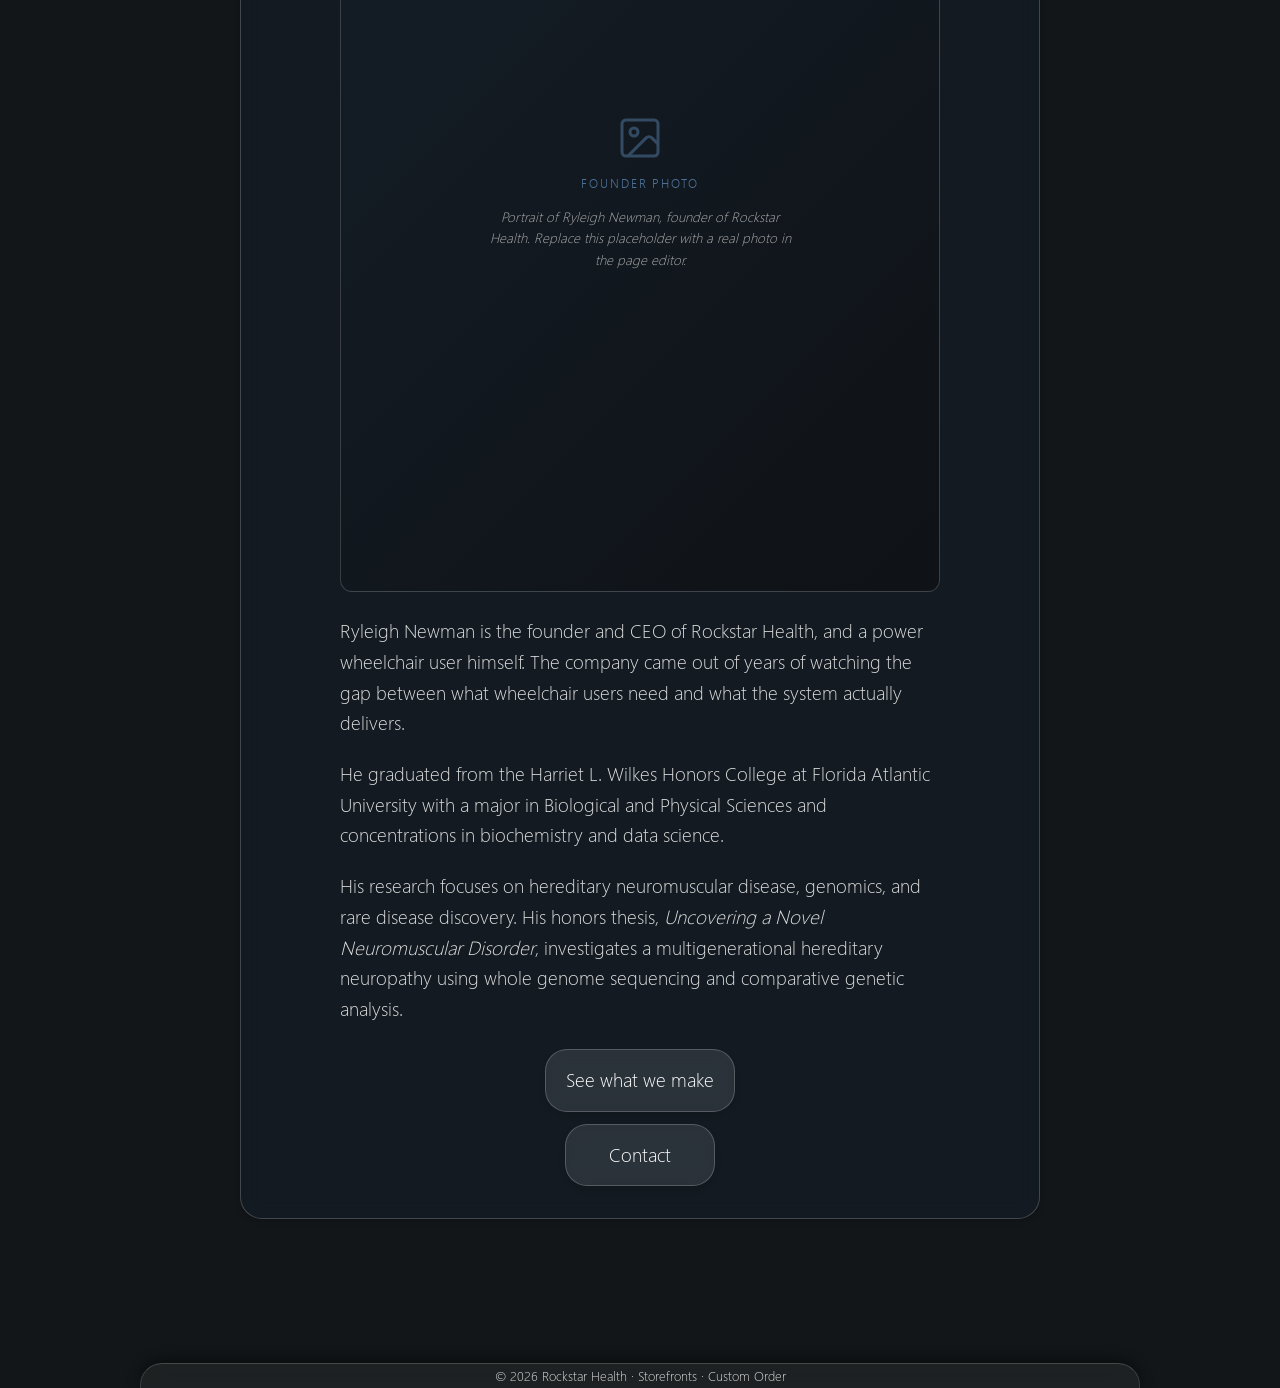
==== commit dd9dea10: "1.5" ====
--- a/about.html
+++ b/about.html
@@ -20,6 +20,6 @@
 <section class="rh-section" aria-labelledby="our-mission"><h2 class="rh-section__title" id="our-mission">Our Mission</h2><div class="rh-prose"><p>Rockstar Health is a nonprofit-owned mobility company redesigning how rehabilitation technology is built, distributed, and accessed.</p><p>For decades, that world has run on dealer networks, proprietary software, and reimbursement rules that leave users with little control over the equipment they depend on every day. Routine adjustments mean dealer appointments. Repairs can take weeks or months. Basic accessibility features get treated as optional upgrades. Too often, mobility comes down to insurance approval instead of actual need.</p><p>Rockstar Health was founded to challenge that structure. We believe:</p><ul><li>Wheelchair users should have real control over their own equipment</li><li>Personalization should not require unnecessary gatekeeping</li><li>Repairs should be fast and accessible, not a months-long wait</li><li>Warranties should not punish people for self-advocacy</li><li>A mobility company should do more than maximize profit</li></ul><p>We are not trying to rebrand what already exists. The structure itself has to be different, which is why the company is built the way it is.</p></div><div class="rh-cta-group rh-cta-group--row"><a href="financial-structure.html" class="button button-secondary">How we are structured</a></div></section>
 
 <section class="rh-section" aria-labelledby="rh-title-about-3"><h2 class="rh-section__title" id="rh-title-about-3">Meet the Founder</h2><figure class="rh-figure" role="img" aria-label="Portrait of Ryleigh Newman, founder of Rockstar Health. Replace this placeholder with a real photo in the page editor."><div class="rh-image-placeholder rh-image-placeholder--portrait"><svg class="rh-image-placeholder__icon" viewBox="0 0 24 24" fill="none" stroke="currentColor" stroke-width="1.5" aria-hidden="true"><rect x="3" y="3" width="18" height="18" rx="2"/><circle cx="9" cy="9" r="2"/><path d="m21 15-3.086-3.086a2 2 0 0 0-2.828 0L6 21"/></svg><span class="rh-image-placeholder__label">Founder photo</span><span class="rh-image-placeholder__desc">Portrait of Ryleigh Newman, founder of Rockstar Health. Replace this placeholder with a real photo in the page editor.</span></div></figure><div class="rh-prose"><p>Ryleigh Newman is the founder and CEO of Rockstar Health, and a power wheelchair user himself. The company came out of years of watching the gap between what wheelchair users need and what the system actually delivers.</p><p>He graduated from the Harriet L. Wilkes Honors College at Florida Atlantic University with a major in Biological and Physical Sciences and concentrations in biochemistry and data science.</p><p>His research focuses on hereditary neuromuscular disease, genomics, and rare disease discovery. His honors thesis, <em>Uncovering a Novel Neuromuscular Disorder</em>, investigates a multigenerational hereditary neuropathy using whole genome sequencing and comparative genetic analysis.</p></div><div class="rh-cta-group rh-cta-group--row"><a href="our-products.html" class="button button-secondary">See what we make</a><a href="contact.html" class="button button-secondary">Contact</a></div></section></div></main>
-<footer class="site-footer"><div class="page-width"><nav class="rh-footer-links" aria-label="Site links"><div class="rh-footer-links__col"><h3 class="rh-footer-links__title">Company</h3><ul class="rh-footer-links__list"><li><a href="index.html">Home</a></li><li><a href="about.html">About</a></li><li><a href="financial-structure.html">Financial Structure</a></li></ul></div><div class="rh-footer-links__col"><h3 class="rh-footer-links__title">Shop</h3><ul class="rh-footer-links__list"><li><a href="our-products.html">Our Products</a></li><li><a href="storefronts.html">Storefronts</a></li><li><a href="custom-order.html">Custom Order</a></li></ul></div><div class="rh-footer-links__col"><h3 class="rh-footer-links__title">Support</h3><ul class="rh-footer-links__list"><li><a href="faq.html">FAQ</a></li><li><a href="contact.html">Contact</a></li></ul></div><div style="grid-column:1/-1;border-top:1px solid rgba(255,255,255,.10);margin-top:1.25rem;padding-top:1.15rem;text-align:center;font-size:.78rem;letter-spacing:.02em;color:rgb(150,160,170)">© 2026 Rockstar Health</div></nav></div></footer>
+<footer class="site-footer"><div class="rh-footer"><p>© 2026 Rockstar Health · <a href="storefronts.html">Storefronts</a> · <a href="custom-order.html">Custom Order</a></p></div></footer>
 </body>
 </html>
--- a/assets/rockstar-glass.css
+++ b/assets/rockstar-glass.css
@@ -2263,7 +2263,7 @@
    ============================================================================ */
 /* Wider section so the product grid has room to breathe (default is 800px) */
 .rh-section--wide {
-  max-width: 1140px !important;
+  max-width: 1000px !important;   /* never wider than the header pill */
 }
 
 .rh-products {
@@ -2682,8 +2682,8 @@
   font-weight: 300;
   line-height: 1.5;
   color: rgb(var(--rh-text)) !important;
-  background: rgb(255 255 255 / 0.06) !important;
-  border: 1px solid rgb(255 255 255 / 0.16) !important;
+  background-color: rgb(var(--rh-bg-deep) / 0.5) !important; /* match global input standard */
+  border: 1px solid rgb(255 255 255 / 0.18) !important;
   border-radius: var(--lg-radius-inner) !important;
   outline: none;
   transition: border-color 0.2s, box-shadow 0.2s;
@@ -3214,11 +3214,6 @@
 .rh-footer-links__list a:hover {
   color: rgb(var(--rh-accent-soft)) !important;
 }
-/* Copyright row (inline-styled div): tighten its spacing so the footer stays compact */
-.rh-footer-links > div:last-child {
-  margin-top: 0.7rem !important;
-  padding-top: 0.8rem !important;
-}
 @media (max-width: 600px) {
   .rh-footer-links {
     max-width: calc(100% - 1rem);
--- a/assets/site.css
+++ b/assets/site.css
@@ -8,7 +8,7 @@
   --md-radius: 14px;
   --padding-md: 20px;
   --padding-xl: 46px;
-  --page-width: 1180px;
+  --page-width: 1000px;   /* matches the header pill: one consistent lineup */
 }
 
 *{ box-sizing: border-box; }
@@ -97,7 +97,23 @@
 .page-body > .rh-section:first-child,
 .page-body > .rh-page-hero:first-child{ margin-top: 0; }
 
-/* ---------------- Footer ---------------- */
+/* ---------------- Footer ----------------
+   ryleighnewman.github.io standard: slim one-line glass strip, top-only
+   radius, flush to the bottom of the page. */
 .site-footer{ flex-shrink: 0; margin-top: clamp(32px, 4vw, 56px);
-  padding: 0 clamp(12px, 4vw, 28px) 20px; }
-.site-footer .page-width{ padding-inline: 0; }
+  padding: 0 clamp(12px, 4vw, 28px); display: flex; justify-content: center; }
+.rh-footer{ width: 100%; max-width: var(--page-width); margin: 0 auto;
+  min-height: 24px; padding: 4px 14px;
+  display: flex; align-items: center; justify-content: center;
+  background: rgb(255 255 255 / 0.05);
+  backdrop-filter: blur(12px); -webkit-backdrop-filter: blur(12px);
+  border-top: 1px solid rgb(255 255 255 / 0.18);
+  border-left: 1px solid rgb(255 255 255 / 0.12);
+  border-right: 1px solid rgb(255 255 255 / 0.12);
+  border-bottom: none;
+  border-radius: var(--lg-radius) var(--lg-radius) 0 0;
+  box-shadow: 0 -3px 14px rgb(0 0 0 / 0.45);
+  color: #dddddd; font-size: 0.8rem; line-height: 1.2; text-align: center; }
+.rh-footer p{ margin: 0; font-size: 0.8rem; color: #dddddd; }
+.rh-footer a{ color: #dddddd; text-decoration: none; transition: color .3s ease; }
+.rh-footer a:hover{ color: rgb(var(--rh-accent-soft)); }
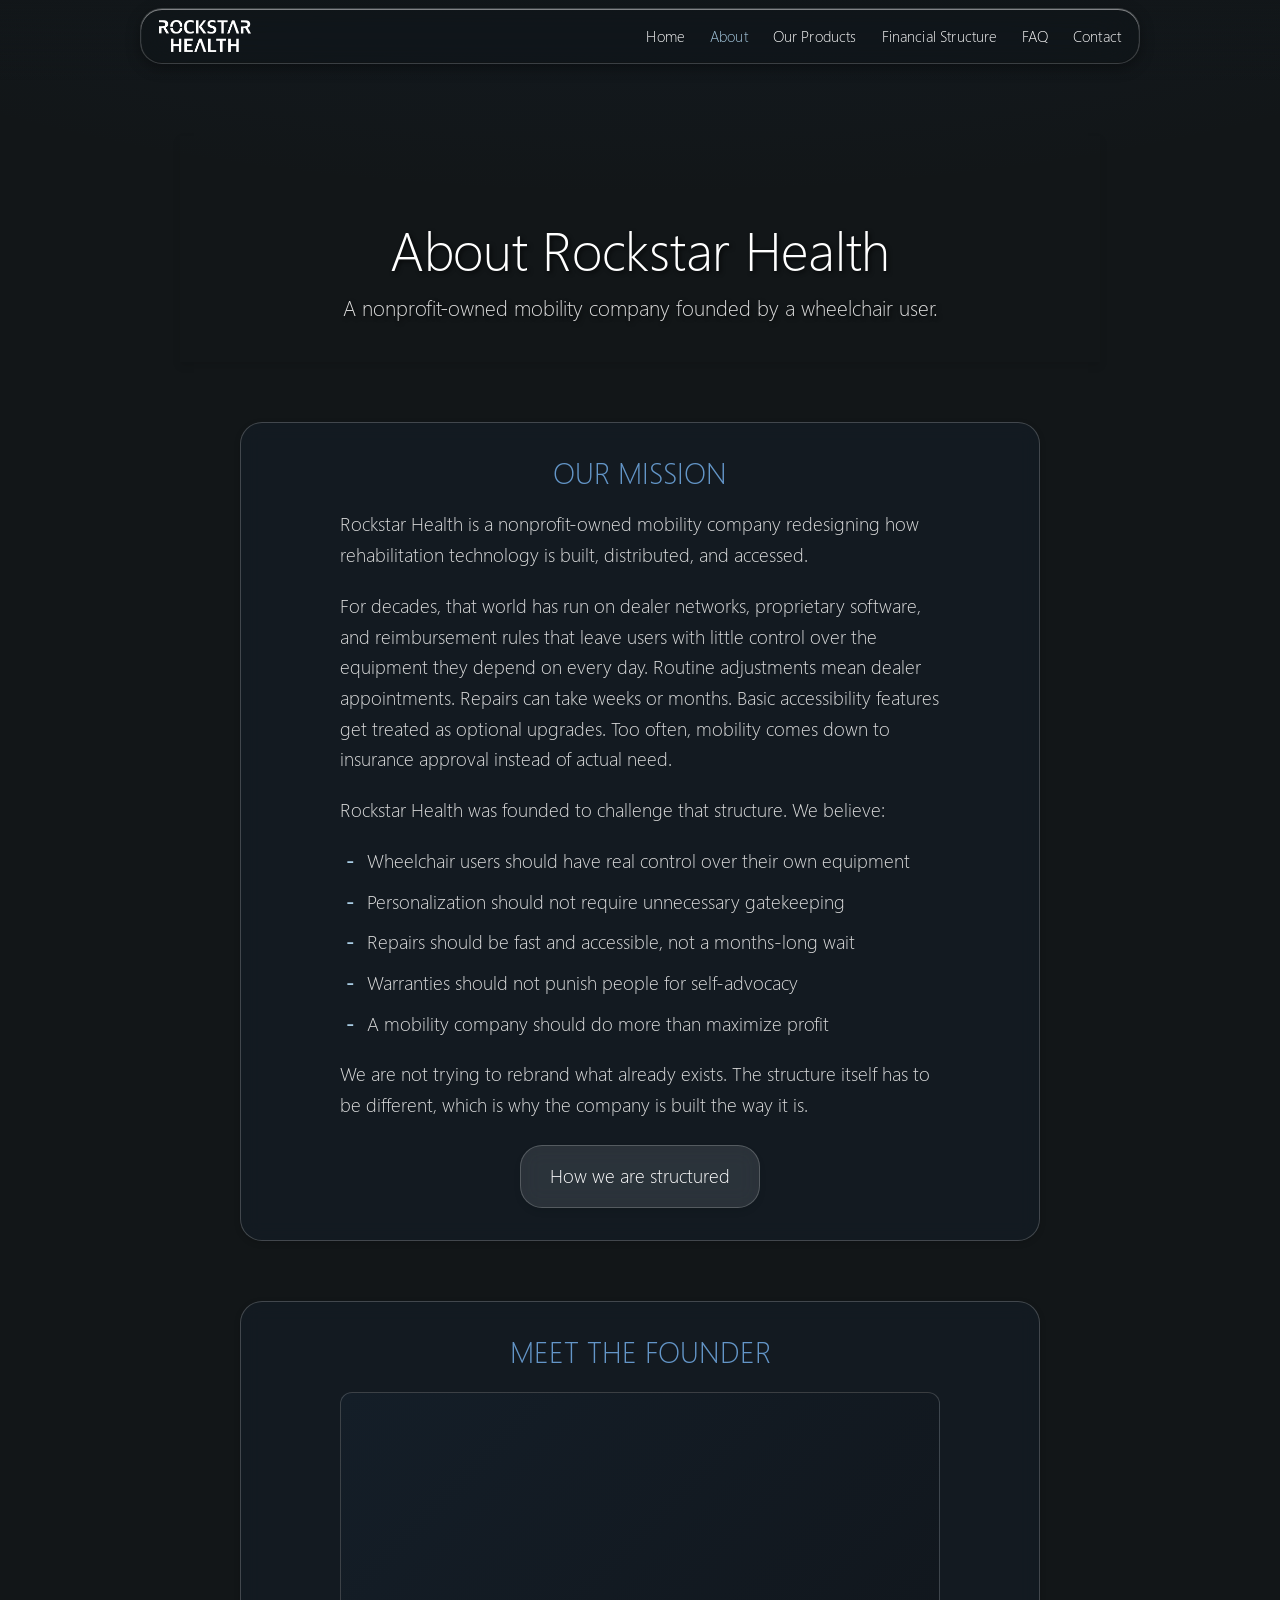
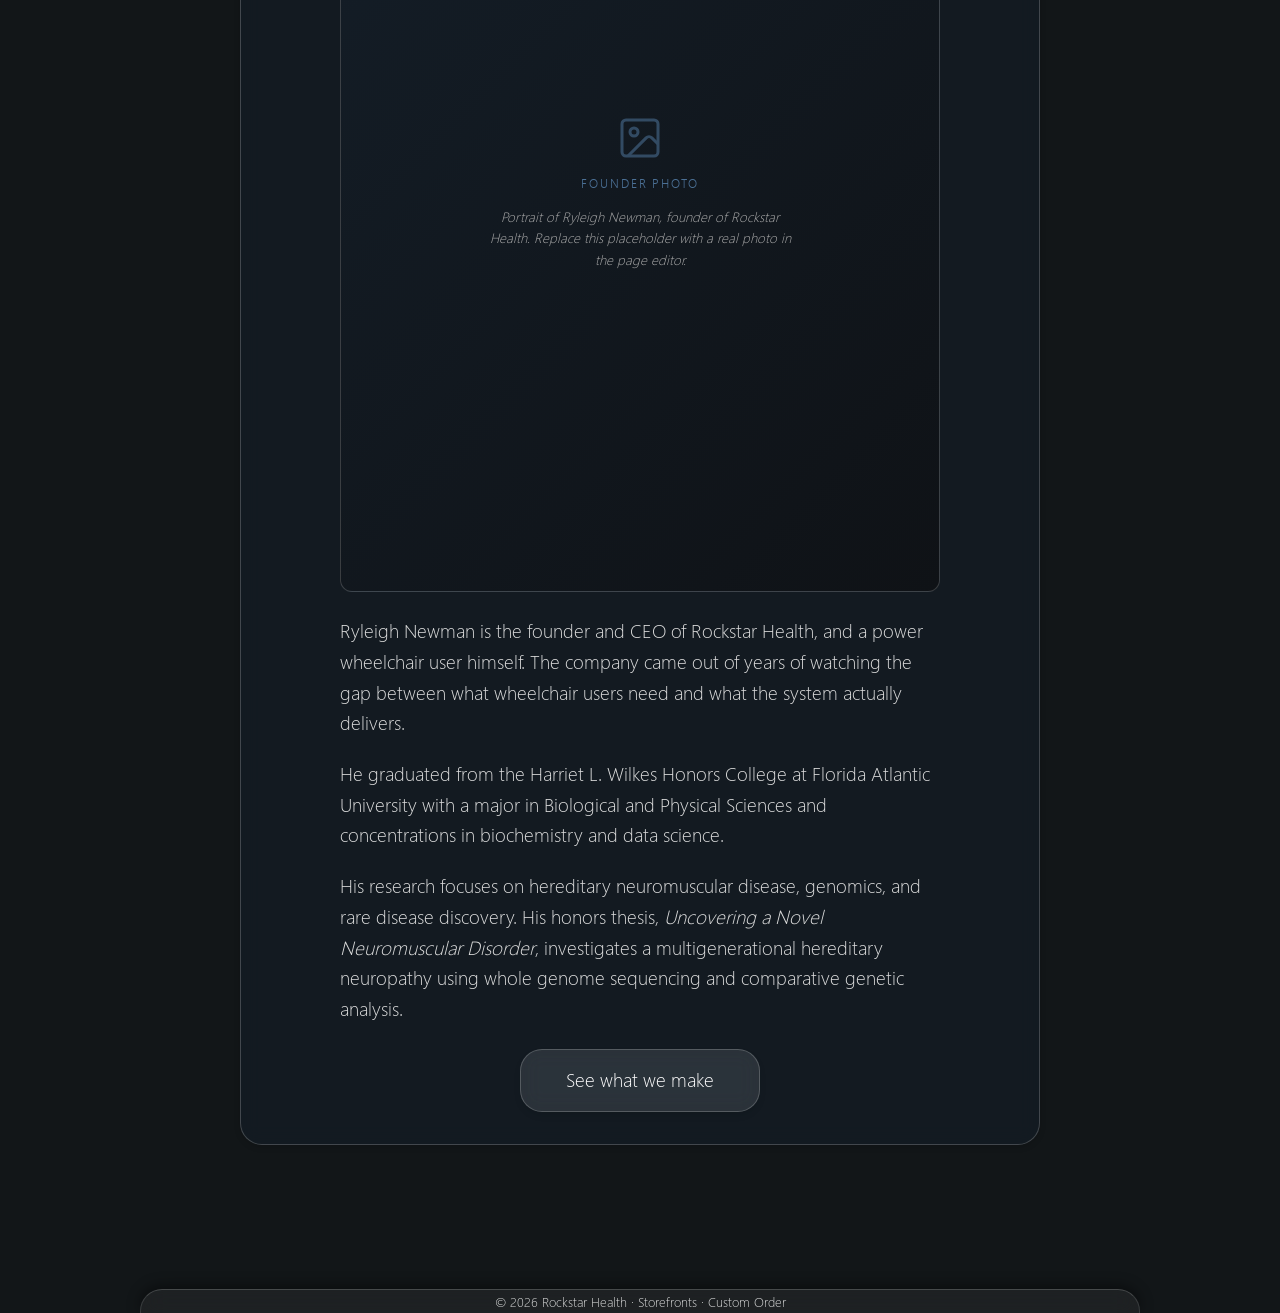
==== commit e2dfbd48: "1.7" ====
--- a/about.html
+++ b/about.html
@@ -15,11 +15,11 @@
 <body>
 <header class="site-header"><div class="rh-header__pill"><input id="rh-nav-toggle" class="rh-nav__cb" type="checkbox" aria-hidden="true"><a class="rh-header__brand" href="index.html"><img src="assets/rockstar-logo.png" alt="Rockstar Health"></a><nav class="rh-nav" aria-label="Primary"><a href="index.html">Home</a><a href="about.html" aria-current="page">About</a><a href="our-products.html">Our Products</a><a href="financial-structure.html">Financial Structure</a><a href="faq.html">FAQ</a><a href="contact.html">Contact</a></nav><label for="rh-nav-toggle" class="rh-burger" aria-label="Toggle menu"><span></span><span></span><span></span></label></div></header>
 
-<main><div class="page-width page-body"><section class="rh-page-hero" aria-labelledby="rh-hero-about-1"><div class="rh-page-hero__eyebrow">About</div><h1 class="rh-page-hero__heading" id="rh-hero-about-1">About Rockstar Health</h1><p class="rh-page-hero__lede">A nonprofit-owned mobility company founded by a wheelchair user.</p></section>
+<main><div class="page-width page-body"><section class="rh-page-hero" aria-labelledby="rh-hero-about-1"><h1 class="rh-page-hero__heading" id="rh-hero-about-1">About Rockstar Health</h1><p class="rh-page-hero__lede">A nonprofit-owned mobility company founded by a wheelchair user.</p></section>
 
 <section class="rh-section" aria-labelledby="our-mission"><h2 class="rh-section__title" id="our-mission">Our Mission</h2><div class="rh-prose"><p>Rockstar Health is a nonprofit-owned mobility company redesigning how rehabilitation technology is built, distributed, and accessed.</p><p>For decades, that world has run on dealer networks, proprietary software, and reimbursement rules that leave users with little control over the equipment they depend on every day. Routine adjustments mean dealer appointments. Repairs can take weeks or months. Basic accessibility features get treated as optional upgrades. Too often, mobility comes down to insurance approval instead of actual need.</p><p>Rockstar Health was founded to challenge that structure. We believe:</p><ul><li>Wheelchair users should have real control over their own equipment</li><li>Personalization should not require unnecessary gatekeeping</li><li>Repairs should be fast and accessible, not a months-long wait</li><li>Warranties should not punish people for self-advocacy</li><li>A mobility company should do more than maximize profit</li></ul><p>We are not trying to rebrand what already exists. The structure itself has to be different, which is why the company is built the way it is.</p></div><div class="rh-cta-group rh-cta-group--row"><a href="financial-structure.html" class="button button-secondary">How we are structured</a></div></section>
 
-<section class="rh-section" aria-labelledby="rh-title-about-3"><h2 class="rh-section__title" id="rh-title-about-3">Meet the Founder</h2><figure class="rh-figure" role="img" aria-label="Portrait of Ryleigh Newman, founder of Rockstar Health. Replace this placeholder with a real photo in the page editor."><div class="rh-image-placeholder rh-image-placeholder--portrait"><svg class="rh-image-placeholder__icon" viewBox="0 0 24 24" fill="none" stroke="currentColor" stroke-width="1.5" aria-hidden="true"><rect x="3" y="3" width="18" height="18" rx="2"/><circle cx="9" cy="9" r="2"/><path d="m21 15-3.086-3.086a2 2 0 0 0-2.828 0L6 21"/></svg><span class="rh-image-placeholder__label">Founder photo</span><span class="rh-image-placeholder__desc">Portrait of Ryleigh Newman, founder of Rockstar Health. Replace this placeholder with a real photo in the page editor.</span></div></figure><div class="rh-prose"><p>Ryleigh Newman is the founder and CEO of Rockstar Health, and a power wheelchair user himself. The company came out of years of watching the gap between what wheelchair users need and what the system actually delivers.</p><p>He graduated from the Harriet L. Wilkes Honors College at Florida Atlantic University with a major in Biological and Physical Sciences and concentrations in biochemistry and data science.</p><p>His research focuses on hereditary neuromuscular disease, genomics, and rare disease discovery. His honors thesis, <em>Uncovering a Novel Neuromuscular Disorder</em>, investigates a multigenerational hereditary neuropathy using whole genome sequencing and comparative genetic analysis.</p></div><div class="rh-cta-group rh-cta-group--row"><a href="our-products.html" class="button button-secondary">See what we make</a><a href="contact.html" class="button button-secondary">Contact</a></div></section></div></main>
+<section class="rh-section" aria-labelledby="rh-title-about-3"><h2 class="rh-section__title" id="rh-title-about-3">Meet the Founder</h2><figure class="rh-figure" role="img" aria-label="Portrait of Ryleigh Newman, founder of Rockstar Health. Replace this placeholder with a real photo in the page editor."><div class="rh-image-placeholder rh-image-placeholder--portrait"><svg class="rh-image-placeholder__icon" viewBox="0 0 24 24" fill="none" stroke="currentColor" stroke-width="1.5" aria-hidden="true"><rect x="3" y="3" width="18" height="18" rx="2"/><circle cx="9" cy="9" r="2"/><path d="m21 15-3.086-3.086a2 2 0 0 0-2.828 0L6 21"/></svg><span class="rh-image-placeholder__label">Founder photo</span><span class="rh-image-placeholder__desc">Portrait of Ryleigh Newman, founder of Rockstar Health. Replace this placeholder with a real photo in the page editor.</span></div></figure><div class="rh-prose"><p>Ryleigh Newman is the founder and CEO of Rockstar Health, and a power wheelchair user himself. The company came out of years of watching the gap between what wheelchair users need and what the system actually delivers.</p><p>He graduated from the Harriet L. Wilkes Honors College at Florida Atlantic University with a major in Biological and Physical Sciences and concentrations in biochemistry and data science.</p><p>His research focuses on hereditary neuromuscular disease, genomics, and rare disease discovery. His honors thesis, <em>Uncovering a Novel Neuromuscular Disorder</em>, investigates a multigenerational hereditary neuropathy using whole genome sequencing and comparative genetic analysis.</p></div><div class="rh-cta-group rh-cta-group--row"><a href="our-products.html" class="button button-secondary">See what we make</a></div></section></div></main>
 <footer class="site-footer"><div class="rh-footer"><p>© 2026 Rockstar Health · <a href="storefronts.html">Storefronts</a> · <a href="custom-order.html">Custom Order</a></p></div></footer>
 </body>
 </html>
--- a/assets/rockstar-glass.css
+++ b/assets/rockstar-glass.css
@@ -1574,7 +1574,7 @@
   text-decoration: none !important;
   text-align: center;
   width: 100% !important;
-  max-width: 220px !important;
+  max-width: 240px !important;
   box-shadow: 0 4px 6px rgb(0 0 0 / 0.1) !important;
   transition: background-color 0.3s ease, transform 0.3s ease, border-color 0.3s ease, color 0.3s ease !important;
 }
@@ -3364,10 +3364,10 @@
    being trapped in a 260px column with 220px fixed-width buttons (which forced
    "How we are structured" onto two lines and left big empty side margins). */
 .rh-cta-group { max-width: none !important; gap: 12px !important; }
+/* Uniform button size everywhere: one fixed width, sized to the longest label */
 .rh-cta-group .button {
-  max-width: none !important;
-  min-width: 150px !important;
-  width: auto !important;
+  width: 240px !important;
+  max-width: 100% !important;
 }
 
 /* Footer sitemap layout now lives in ONE place (the .rh-footer-links base rule
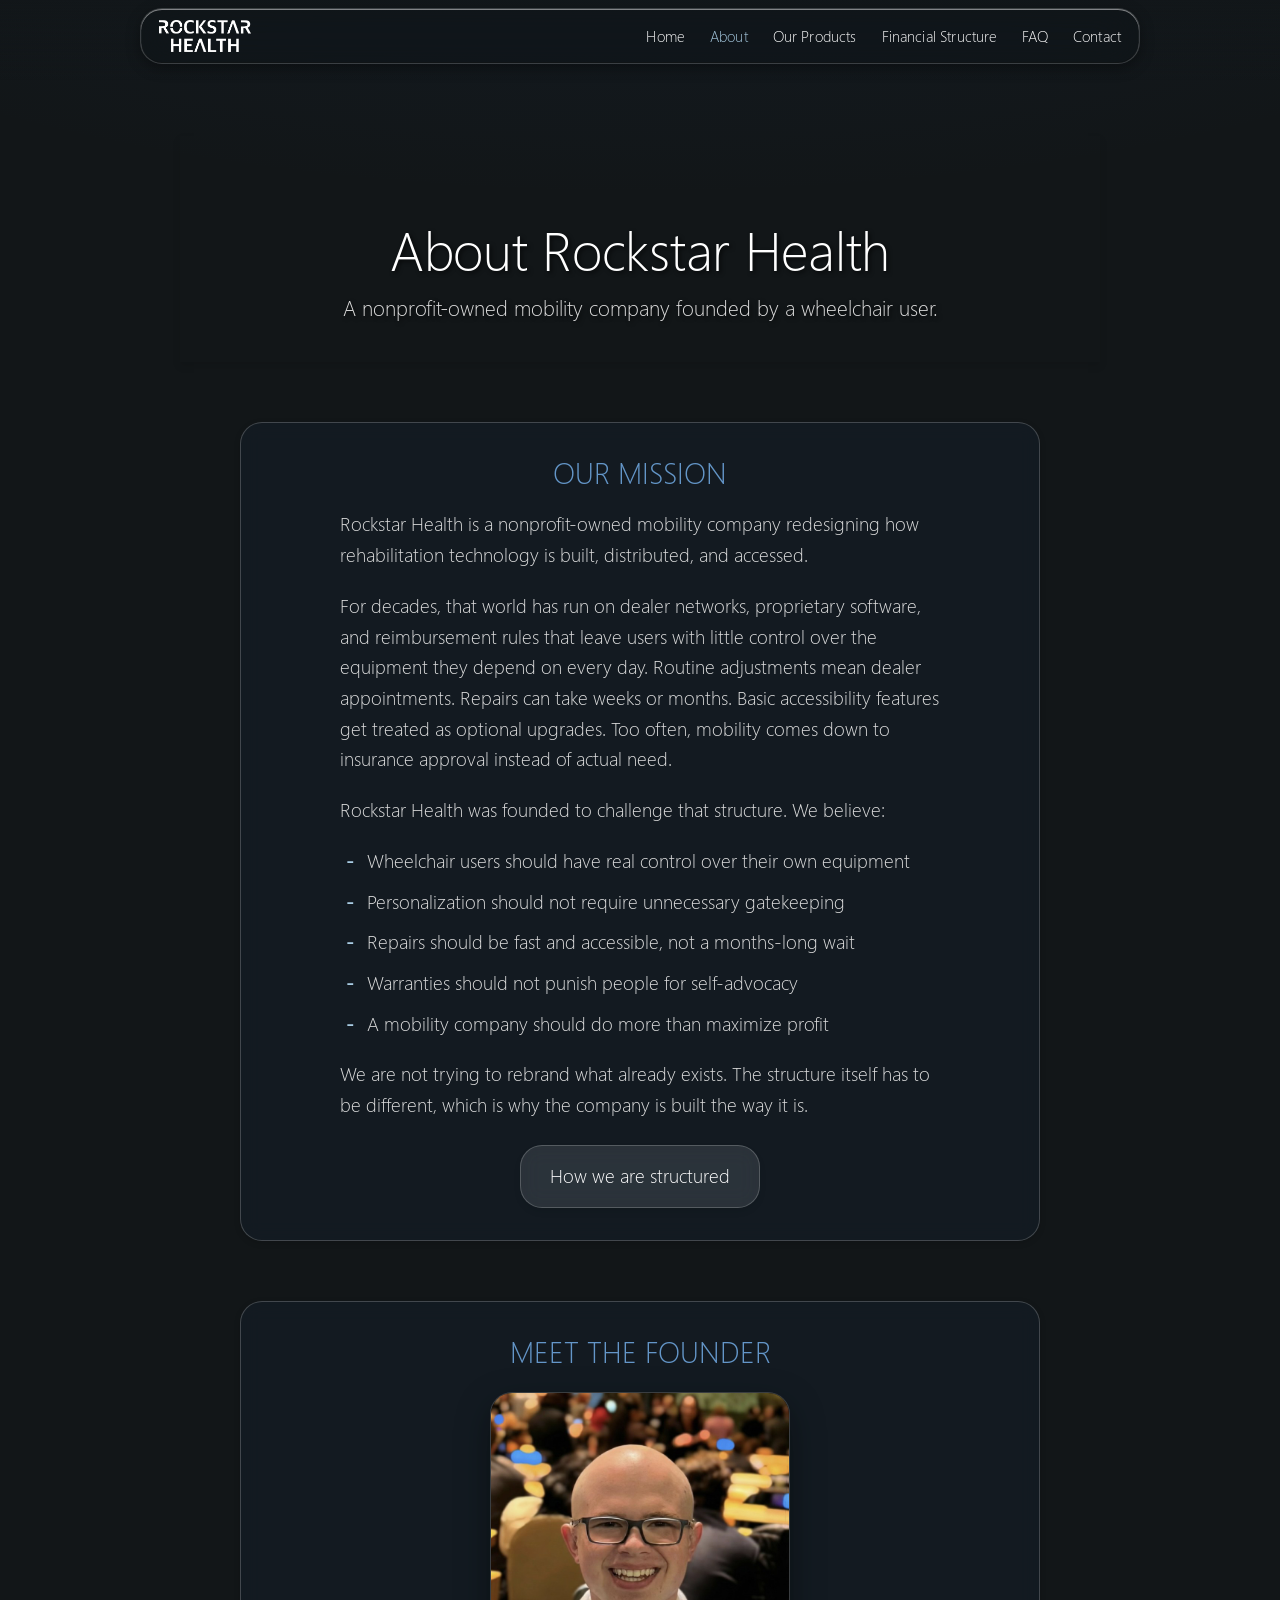
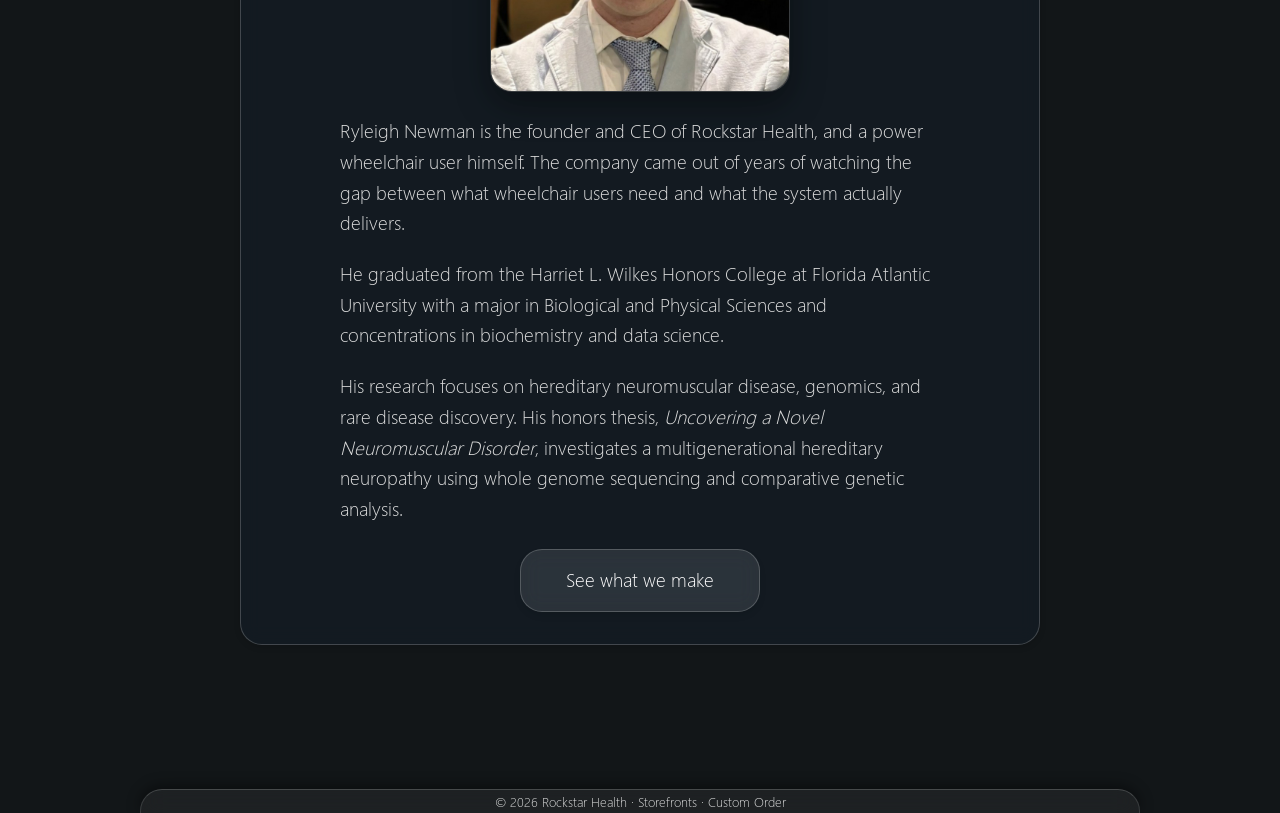
==== commit 51a2ec90: "1.9" ====
--- a/about.html
+++ b/about.html
@@ -8,7 +8,7 @@
 <meta property="og:title" content="About | Rockstar Health">
 <meta property="og:description" content="Who we are and why we started Rockstar Health.">
 <meta property="og:type" content="website">
-<link rel="icon" href="assets/rockstar-logo.png">
+<link rel="icon" href="assets/favicon.png">
 <link rel="stylesheet" href="assets/rockstar-glass.css">
 <link rel="stylesheet" href="assets/site.css">
 </head>
@@ -19,7 +19,7 @@
 
 <section class="rh-section" aria-labelledby="our-mission"><h2 class="rh-section__title" id="our-mission">Our Mission</h2><div class="rh-prose"><p>Rockstar Health is a nonprofit-owned mobility company redesigning how rehabilitation technology is built, distributed, and accessed.</p><p>For decades, that world has run on dealer networks, proprietary software, and reimbursement rules that leave users with little control over the equipment they depend on every day. Routine adjustments mean dealer appointments. Repairs can take weeks or months. Basic accessibility features get treated as optional upgrades. Too often, mobility comes down to insurance approval instead of actual need.</p><p>Rockstar Health was founded to challenge that structure. We believe:</p><ul><li>Wheelchair users should have real control over their own equipment</li><li>Personalization should not require unnecessary gatekeeping</li><li>Repairs should be fast and accessible, not a months-long wait</li><li>Warranties should not punish people for self-advocacy</li><li>A mobility company should do more than maximize profit</li></ul><p>We are not trying to rebrand what already exists. The structure itself has to be different, which is why the company is built the way it is.</p></div><div class="rh-cta-group rh-cta-group--row"><a href="financial-structure.html" class="button button-secondary">How we are structured</a></div></section>
 
-<section class="rh-section" aria-labelledby="rh-title-about-3"><h2 class="rh-section__title" id="rh-title-about-3">Meet the Founder</h2><figure class="rh-figure" role="img" aria-label="Portrait of Ryleigh Newman, founder of Rockstar Health. Replace this placeholder with a real photo in the page editor."><div class="rh-image-placeholder rh-image-placeholder--portrait"><svg class="rh-image-placeholder__icon" viewBox="0 0 24 24" fill="none" stroke="currentColor" stroke-width="1.5" aria-hidden="true"><rect x="3" y="3" width="18" height="18" rx="2"/><circle cx="9" cy="9" r="2"/><path d="m21 15-3.086-3.086a2 2 0 0 0-2.828 0L6 21"/></svg><span class="rh-image-placeholder__label">Founder photo</span><span class="rh-image-placeholder__desc">Portrait of Ryleigh Newman, founder of Rockstar Health. Replace this placeholder with a real photo in the page editor.</span></div></figure><div class="rh-prose"><p>Ryleigh Newman is the founder and CEO of Rockstar Health, and a power wheelchair user himself. The company came out of years of watching the gap between what wheelchair users need and what the system actually delivers.</p><p>He graduated from the Harriet L. Wilkes Honors College at Florida Atlantic University with a major in Biological and Physical Sciences and concentrations in biochemistry and data science.</p><p>His research focuses on hereditary neuromuscular disease, genomics, and rare disease discovery. His honors thesis, <em>Uncovering a Novel Neuromuscular Disorder</em>, investigates a multigenerational hereditary neuropathy using whole genome sequencing and comparative genetic analysis.</p></div><div class="rh-cta-group rh-cta-group--row"><a href="our-products.html" class="button button-secondary">See what we make</a></div></section></div></main>
+<section class="rh-section" aria-labelledby="rh-title-about-3"><h2 class="rh-section__title" id="rh-title-about-3">Meet the Founder</h2><figure class="rh-figure"><img src="assets/founder.jpg" alt="Ryleigh Newman, founder of Rockstar Health" width="800" height="800" style="display:block;width:100%;max-width:300px;margin:0 auto 10px;border-radius:22px;aspect-ratio:1;object-fit:cover;box-shadow:0 12px 34px rgba(0,0,0,.4)"></figure><div class="rh-prose"><p>Ryleigh Newman is the founder and CEO of Rockstar Health, and a power wheelchair user himself. The company came out of years of watching the gap between what wheelchair users need and what the system actually delivers.</p><p>He graduated from the Harriet L. Wilkes Honors College at Florida Atlantic University with a major in Biological and Physical Sciences and concentrations in biochemistry and data science.</p><p>His research focuses on hereditary neuromuscular disease, genomics, and rare disease discovery. His honors thesis, <em>Uncovering a Novel Neuromuscular Disorder</em>, investigates a multigenerational hereditary neuropathy using whole genome sequencing and comparative genetic analysis.</p></div><div class="rh-cta-group rh-cta-group--row"><a href="our-products.html" class="button button-secondary">See what we make</a></div></section></div></main>
 <footer class="site-footer"><div class="rh-footer"><p>© 2026 Rockstar Health · <a href="storefronts.html">Storefronts</a> · <a href="custom-order.html">Custom Order</a></p></div></footer>
 </body>
 </html>
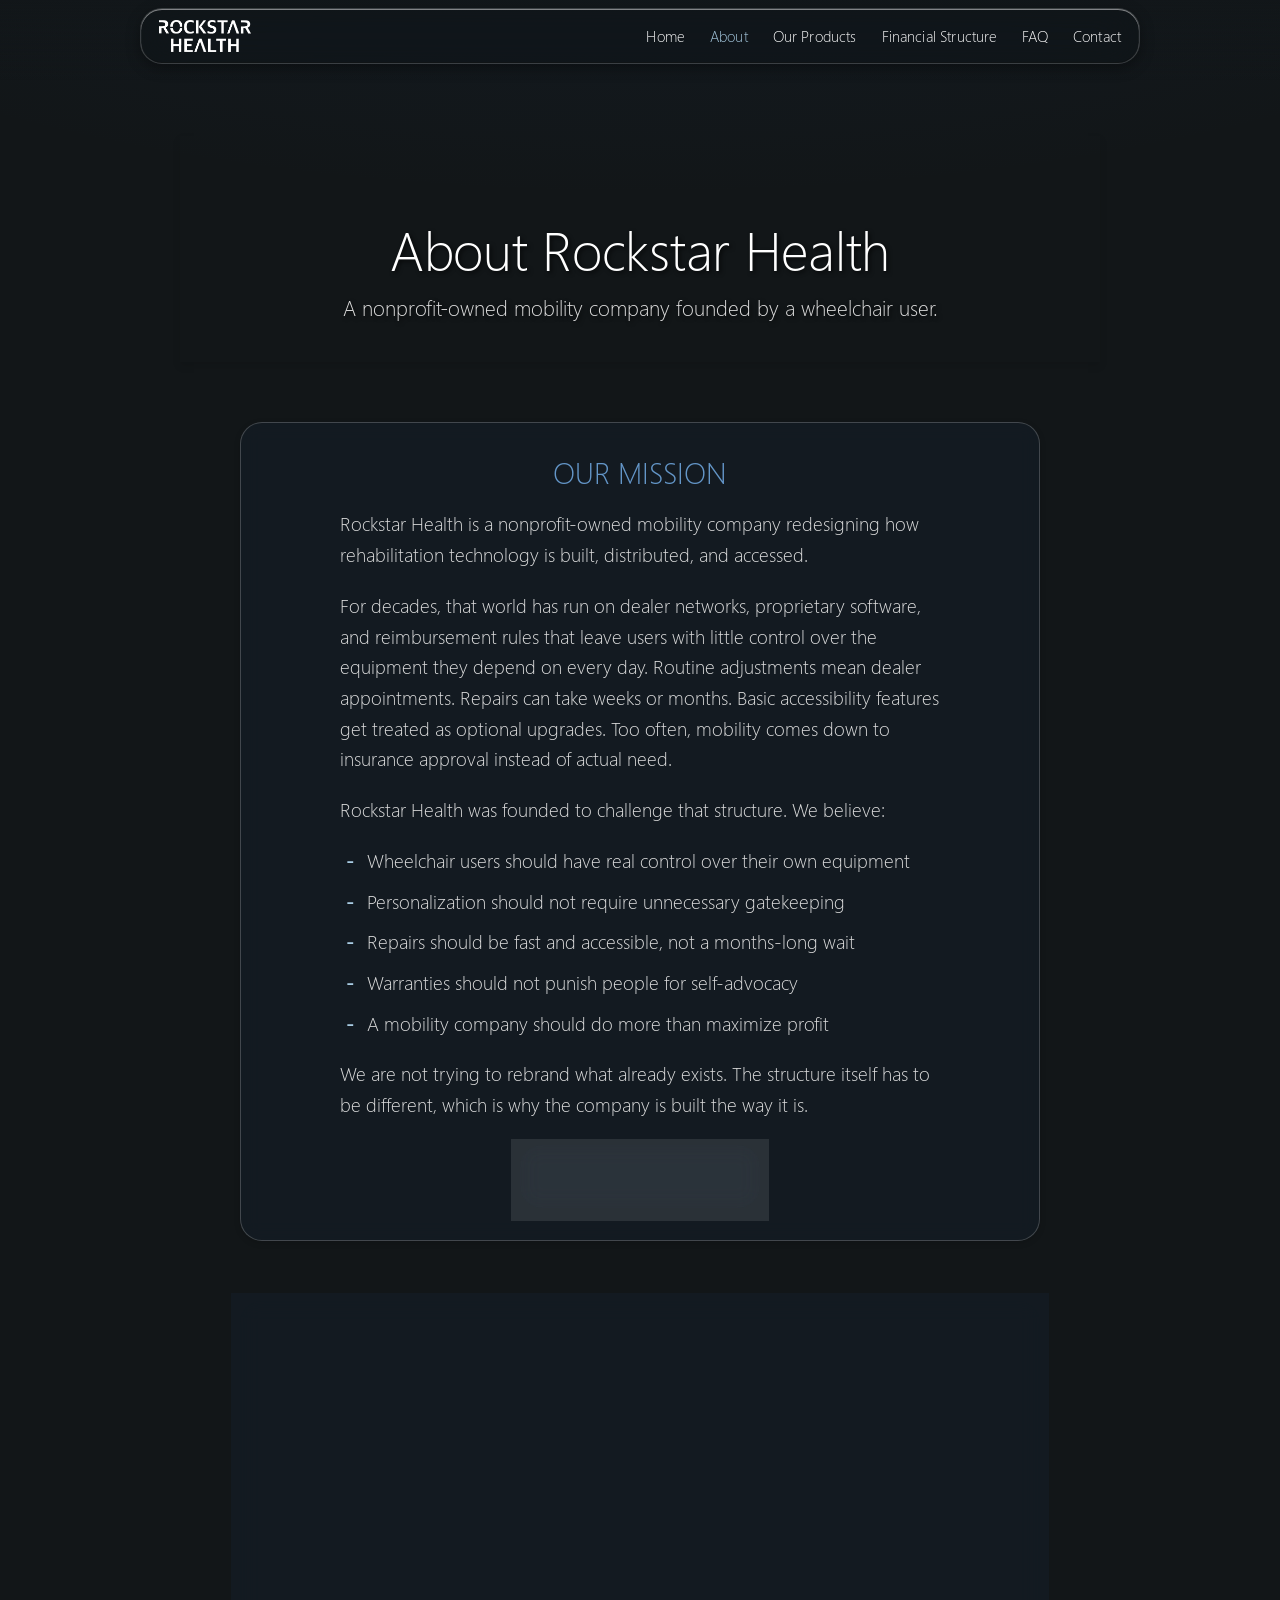
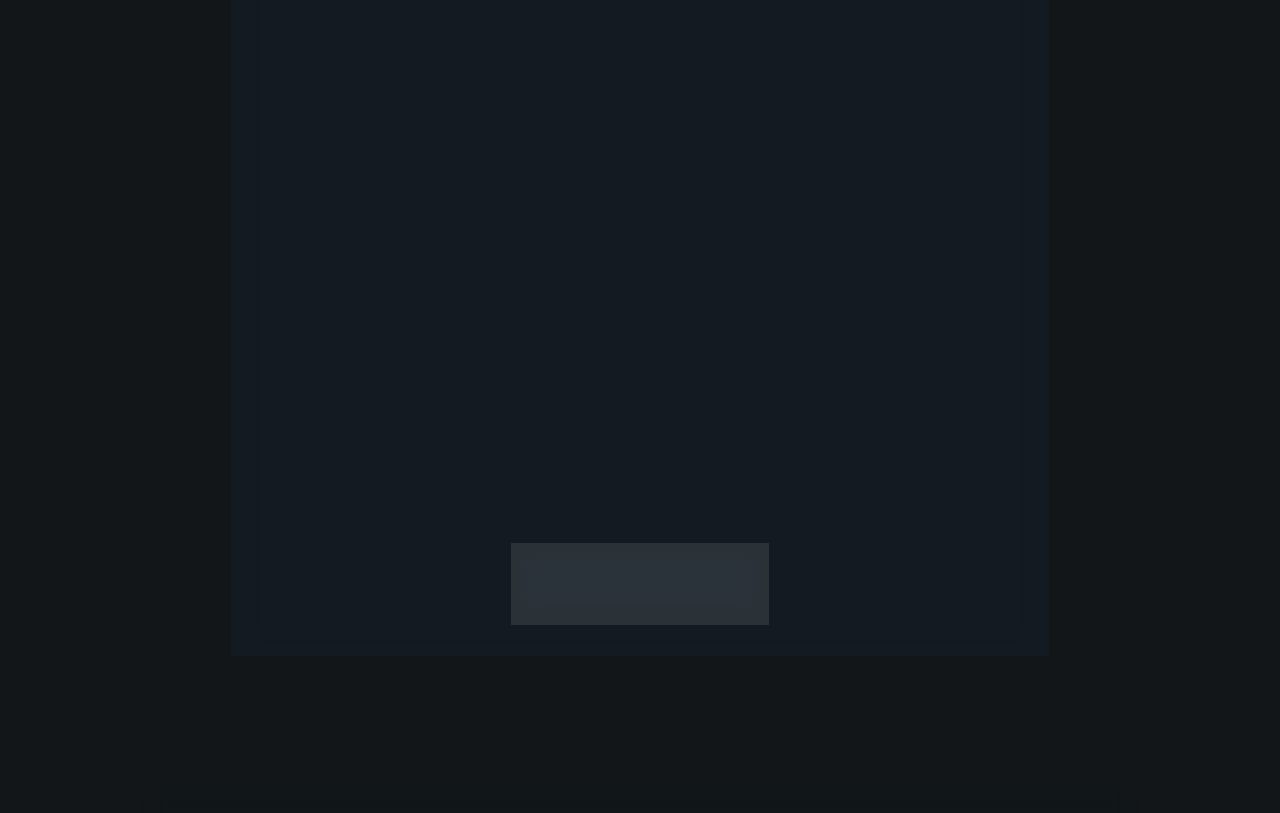
==== commit 47f4ead1: "1.12" ====
--- a/about.html
+++ b/about.html
@@ -20,6 +20,6 @@
 <section class="rh-section" aria-labelledby="our-mission"><h2 class="rh-section__title" id="our-mission">Our Mission</h2><div class="rh-prose"><p>Rockstar Health is a nonprofit-owned mobility company redesigning how rehabilitation technology is built, distributed, and accessed.</p><p>For decades, that world has run on dealer networks, proprietary software, and reimbursement rules that leave users with little control over the equipment they depend on every day. Routine adjustments mean dealer appointments. Repairs can take weeks or months. Basic accessibility features get treated as optional upgrades. Too often, mobility comes down to insurance approval instead of actual need.</p><p>Rockstar Health was founded to challenge that structure. We believe:</p><ul><li>Wheelchair users should have real control over their own equipment</li><li>Personalization should not require unnecessary gatekeeping</li><li>Repairs should be fast and accessible, not a months-long wait</li><li>Warranties should not punish people for self-advocacy</li><li>A mobility company should do more than maximize profit</li></ul><p>We are not trying to rebrand what already exists. The structure itself has to be different, which is why the company is built the way it is.</p></div><div class="rh-cta-group rh-cta-group--row"><a href="financial-structure.html" class="button button-secondary">How we are structured</a></div></section>
 
 <section class="rh-section" aria-labelledby="rh-title-about-3"><h2 class="rh-section__title" id="rh-title-about-3">Meet the Founder</h2><figure class="rh-figure"><img src="assets/founder.jpg" alt="Ryleigh Newman, founder of Rockstar Health" width="800" height="800" style="display:block;width:100%;max-width:300px;margin:0 auto 10px;border-radius:22px;aspect-ratio:1;object-fit:cover;box-shadow:0 12px 34px rgba(0,0,0,.4)"></figure><div class="rh-prose"><p>Ryleigh Newman is the founder and CEO of Rockstar Health, and a power wheelchair user himself. The company came out of years of watching the gap between what wheelchair users need and what the system actually delivers.</p><p>He graduated from the Harriet L. Wilkes Honors College at Florida Atlantic University with a major in Biological and Physical Sciences and concentrations in biochemistry and data science.</p><p>His research focuses on hereditary neuromuscular disease, genomics, and rare disease discovery. His honors thesis, <em>Uncovering a Novel Neuromuscular Disorder</em>, investigates a multigenerational hereditary neuropathy using whole genome sequencing and comparative genetic analysis.</p></div><div class="rh-cta-group rh-cta-group--row"><a href="our-products.html" class="button button-secondary">See what we make</a></div></section></div></main>
-<footer class="site-footer"><div class="rh-footer"><p>© 2026 Rockstar Health · <a href="storefronts.html">Storefronts</a> · <a href="custom-order.html">Custom Order</a></p></div></footer>
+<footer class="site-footer"><div class="rh-footer"><p>© 2026 Rockstar Health, a 501(c)(3) nonprofit · <a href="storefronts.html">Storefronts</a> · <a href="custom-order.html">Custom Order</a></p></div></footer>
 </body>
 </html>
--- a/assets/site.css
+++ b/assets/site.css
@@ -117,3 +117,50 @@
 .rh-footer p{ margin: 0; font-size: 0.8rem; color: #dddddd; }
 .rh-footer a{ color: #dddddd; text-decoration: none; transition: color .3s ease; }
 .rh-footer a:hover{ color: rgb(var(--rh-accent-soft)); }
+
+/* ---------------- 1.10 polish ----------------
+   Hero content centered at the TOP (banner toppers now sit in the lower band);
+   overlay flipped to darken the top for the headline instead of the bottom. */
+.rh-hero{ align-items: flex-start; }
+.rh-hero::after{ background: linear-gradient(to bottom, rgb(12 14 18 / .68) 0%, rgb(12 14 18 / .18) 100%); }
+.rh-hero__inner{ display: flex; flex-direction: column; align-items: center; text-align: center; width: 100%; }
+.rh-hero__title{ max-width: 22ch; margin: 0 auto 12px; }
+.rh-hero__sub{ color: #fff; opacity: .92; font-weight: 300;
+  font-size: clamp(1.05rem, 2.6vw, 1.4rem); margin: 0 0 26px; }
+
+/* every section box shares ONE width (matches .rh-section--wide / the header pill) */
+.rh-section{ max-width: 1000px; }
+
+/* PDP purchase area: centered lede + centered uniform buttons with marketplace marks */
+.rh-pdp__buy-lede{ margin: 14px 0 2px; text-align: center; font-weight: 300; }
+.rh-pdp__buy{ align-items: center; }
+.rh-pdp__buy .button{ width: 240px; display: inline-flex; align-items: center;
+  justify-content: center; gap: 10px; }
+.rh-pdp__buy .button svg{ width: 20px; height: 20px; flex: none; }
+
+/* ---------------- 1.11 polish ----------------
+   Uniform NARROWER boxes: every section (incl. --wide) shares the 800px card
+   standard; 1000px read as too wide. */
+.rh-section{ max-width: 800px; }
+.rh-section--wide{ max-width: 800px !important; }
+
+/* hero: headline top-center, CTA row pinned to the BOTTOM of the image, toppers
+   in the middle band; hero may shrink further without cropping the product */
+.rh-hero{ min-height: clamp(320px, 52vh, 560px); align-items: stretch; }
+.rh-hero__inner{ display: flex; flex-direction: column; align-items: center;
+  padding-block: 40px 26px; }
+.rh-hero__sub{ margin-bottom: 0; }
+.rh-hero__ctas{ margin-top: auto; padding-top: 24px;
+  display: flex; gap: 12px; justify-content: center; flex-wrap: wrap; }
+/* slimmer, shorter hero buttons (the 15px/22px-radius base reads too fat here) */
+.rh-hero__ctas .button{ width: auto !important; max-width: none !important;
+  padding: 9px 22px !important; font-size: 1.02rem !important;
+  border-radius: 14px !important; }
+
+.rh-coming-soon{ text-align: center; opacity: .75; font-weight: 300;
+  margin: 18px 0 0; }
+
+/* ---------------- 1.12 ----------------
+   FAQ questions rendered at weight 400 (the Semilight face), which read as the
+   wrong font next to the site's 300 Light standard. */
+.rh-faq summary{ font-family: var(--rh-font) !important; font-weight: 300; }
